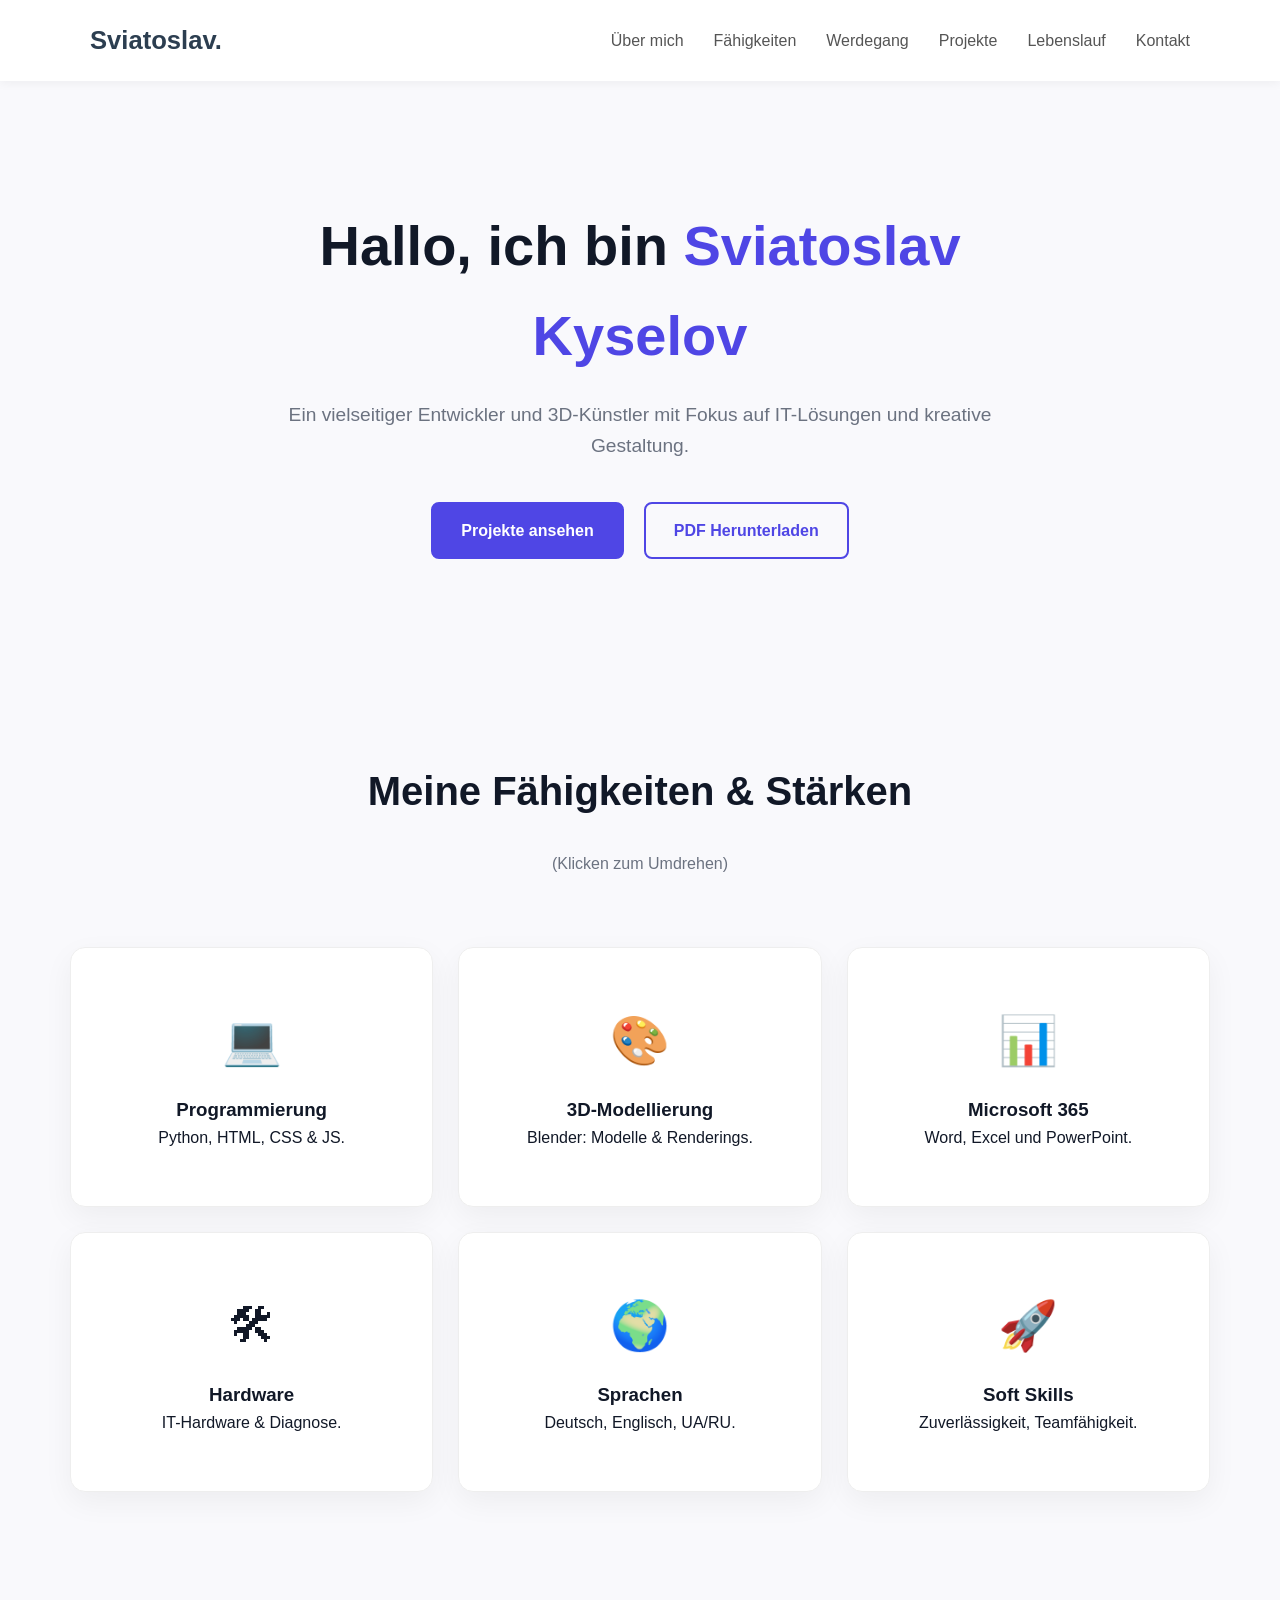
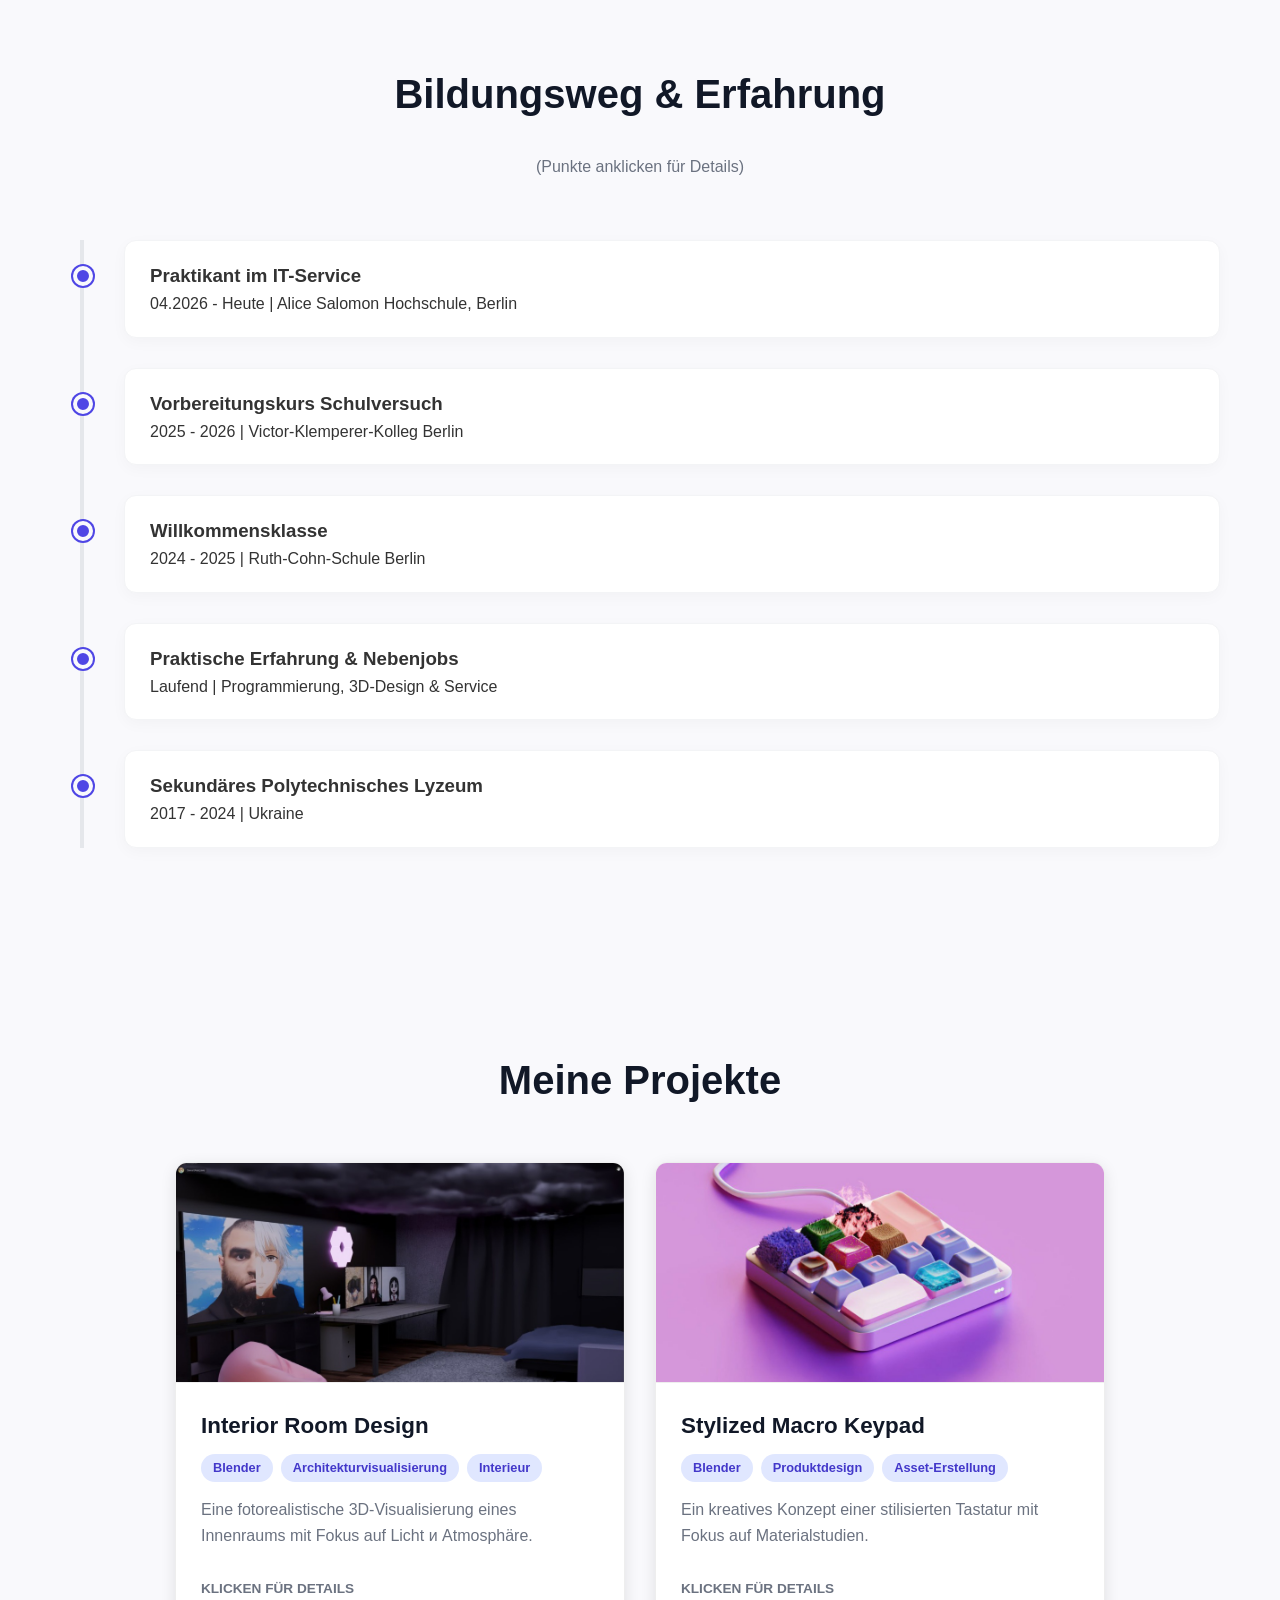
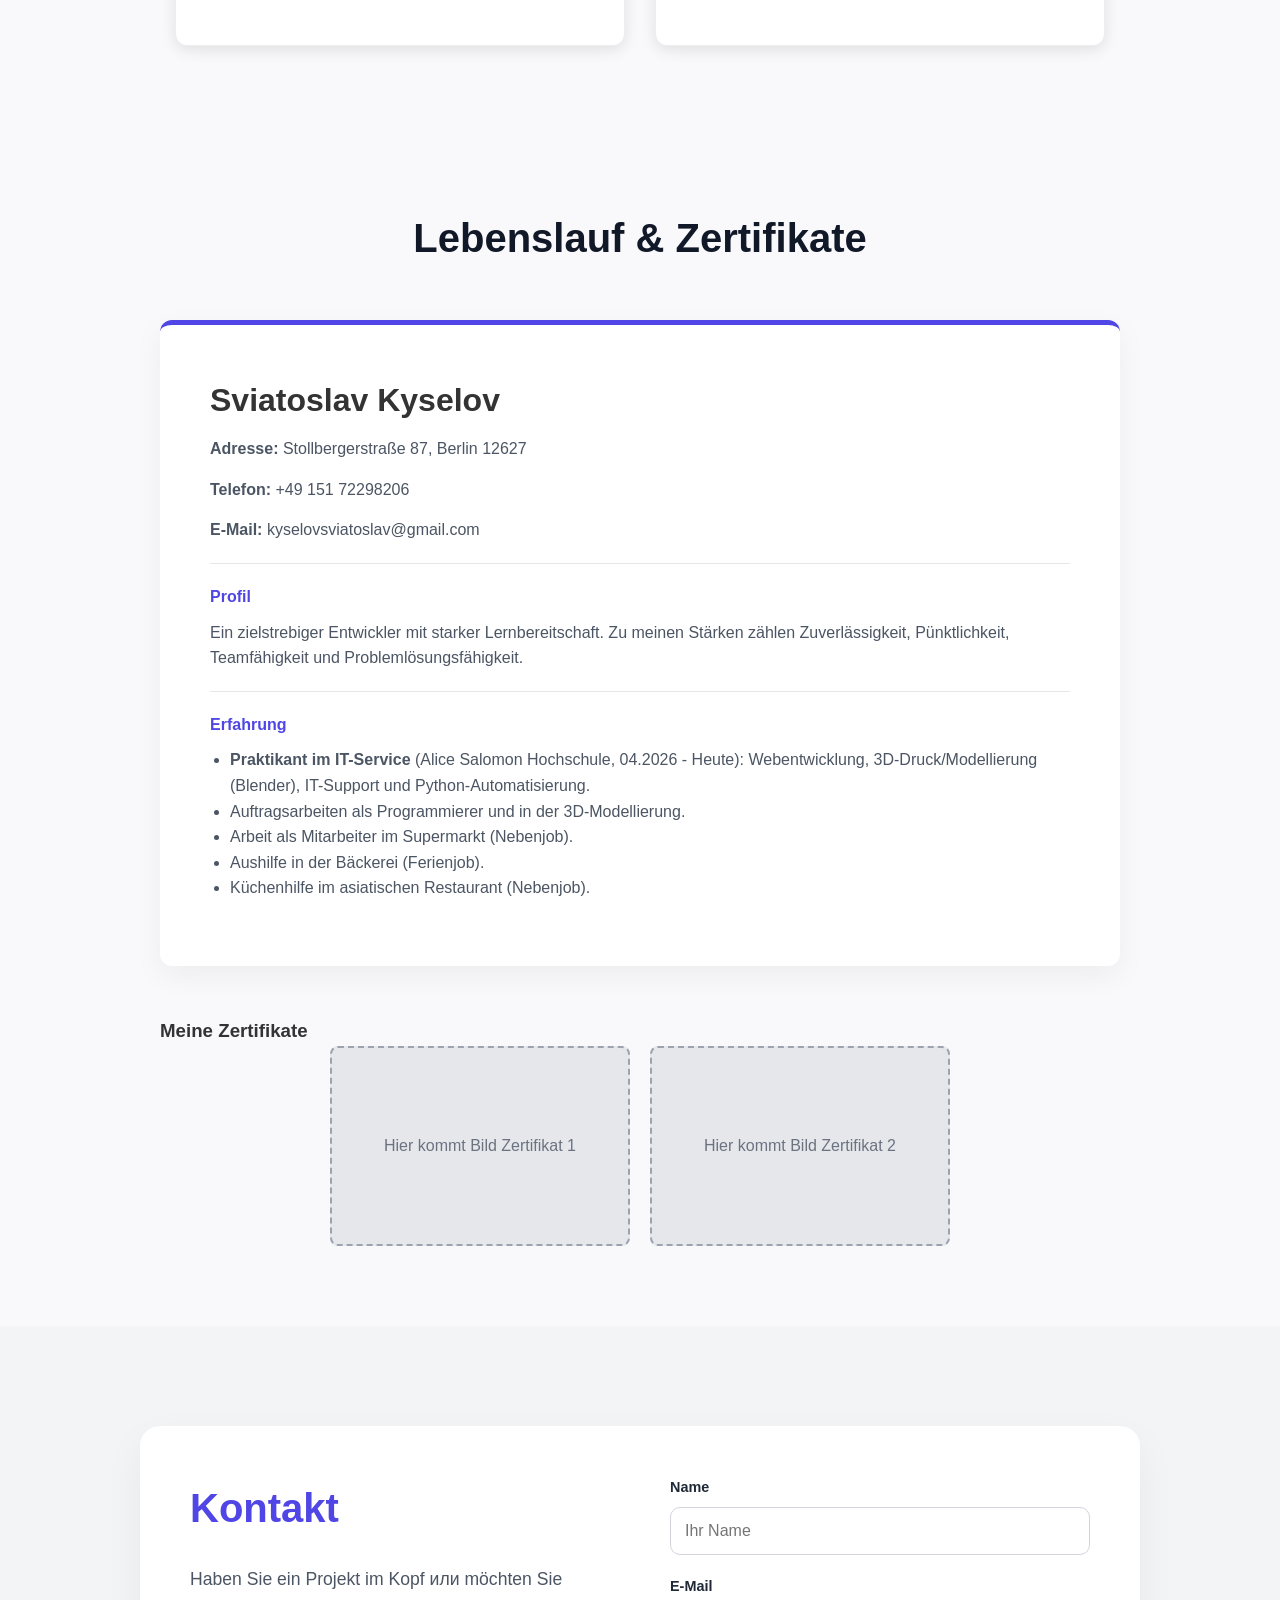
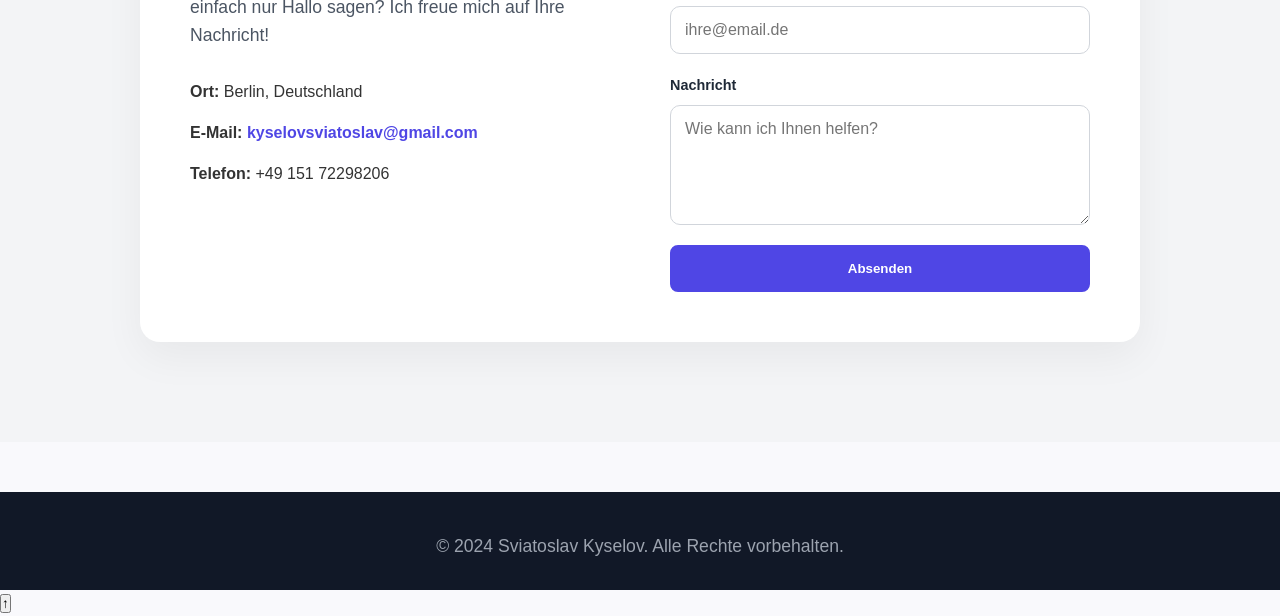
==== index.html @ bc097cba "man kann email schreiben" ====
<!DOCTYPE html>
<html lang="de">
<head>
    <meta charset="UTF-8">
    <meta name="viewport" content="width=device-width, initial-scale=1.0">
    <title>Sviatoslav Kyselov - Portfolio</title>
    <link rel="stylesheet" href="styles.css">
</head>
<body>
    <header>
        <nav>
            <a href="#about" class="logo">Sviatoslav.</a>
            <ul class="nav-links">
                <li><a href="#about">Über mich</a></li>
                <li><a href="#skills">Fähigkeiten</a></li>
                <li><a href="#education">Werdegang</a></li>
                <li><a href="#projects">Projekte</a></li>
                <li><a href="#cv-section">Lebenslauf</a></li>
                <li><a href="#contact">Kontakt</a></li>
            </ul>
        </nav>
    </header>

    <main>
        <section id="about" class="hero">
            <h1>Hallo, ich bin <span>Sviatoslav Kyselov</span></h1>
            <p>Ein vielseitiger Entwickler und 3D-Künstler mit Fokus auf IT-Lösungen und kreative Gestaltung.</p>
            <div class="hero-buttons">
                <a href="#projects" class="btn">Projekte ansehen</a>
                <a href="Sviatoslav_Kyselov_Lebenslauf.pdf" class="btn btn-outline" target="_blank">PDF Herunterladen</a>
            </div>
        </section>

        <section id="skills" class="skills-section">
            <h2>Meine Fähigkeiten & Stärken <br><span class="subtitle">(Klicken zum Umdrehen)</span></h2>
            <div class="skills-grid">
                
                <div class="skill-card">
                    <div class="skill-card-inner">
                        <div class="skill-card-front">
                            <div class="icon">💻</div>
                            <h3>Programmierung</h3>
                            <p>Python, HTML, CSS & JS.</p>
                        </div>
                        <div class="skill-card-back">
                            <h3>Python & Web</h3>
                            <p>Fokus auf Clean Code. Praktische Erfahrung in der Erstellung von Automatisierungsscripten und Datenstrukturen.</p>
                        </div>
                    </div>
                </div>

                <div class="skill-card">
                    <div class="skill-card-inner">
                        <div class="skill-card-front">
                            <div class="icon">🎨</div>
                            <h3>3D-Modellierung</h3>
                            <p>Blender: Modelle & Renderings.</p>
                        </div>
                        <div class="skill-card-back">
                            <h3>Blender 3D</h3>
                            <p>Sicherer Umgang mit polygonaler Modellierung, sauberer Topologie, UV-Layouts und finalem Rendering.</p>
                        </div>
                    </div>
                </div>

                <div class="skill-card">
                    <div class="skill-card-inner">
                        <div class="skill-card-front">
                            <div class="icon">📊</div>
                            <h3>Microsoft 365</h3>
                            <p>Word, Excel und PowerPoint.</p>
                        </div>
                        <div class="skill-card-back">
                            <h3>Office Tools</h3>
                            <p>Sehr gute Kenntnisse in komplexer Dokumentenformatierung (Word) und Arbeiten mit Formeln (Excel).</p>
                        </div>
                    </div>
                </div>

                <div class="skill-card">
                    <div class="skill-card-inner">
                        <div class="skill-card-front">
                            <div class="icon">🛠</div>
                            <h3>Hardware</h3>
                            <p>IT-Hardware & Diagnose.</p>
                        </div>
                        <div class="skill-card-back">
                            <h3>Systembetreuung</h3>
                            <p>Gute praktische Kenntnisse in der PC-Montage, Fehlerdiagnose und Behebung von Hardware-Problemen.</p>
                        </div>
                    </div>
                </div>

                <div class="skill-card">
                    <div class="skill-card-inner">
                        <div class="skill-card-front">
                            <div class="icon">🌍</div>
                            <h3>Sprachen</h3>
                            <p>Deutsch, Englisch, UA/RU.</p>
                        </div>
                        <div class="skill-card-back">
                            <h3>Kommunikation</h3>
                            <p>Deutsch (B2) – fließend für den Alltag. Englisch (B1) – gut für IT-Dokus. Ukrainisch/Russisch (Muttersprache).</p>
                        </div>
                    </div>
                </div>

                <div class="skill-card">
                    <div class="skill-card-inner">
                        <div class="skill-card-front">
                            <div class="icon">🚀</div>
                            <h3>Soft Skills</h3>
                            <p>Zuverlässigkeit, Teamfähigkeit.</p>
                        </div>
                        <div class="skill-card-back">
                            <h3>Persönlichkeit</h3>
                            <p>Ich zeichne mich durch Zuverlässigkeit aus und bewahre auch in stressigen Situationen einen kühlen Kopf.</p>
                        </div>
                    </div>
                </div>

            </div>
        </section>

        <section id="education" class="education-section">
            <h2>Bildungsweg & Erfahrung <br><span class="subtitle">(Punkte anklicken für Details)</span></h2>
            <div class="timeline" id="timeline-container">
                <div class="timeline-item">
                    <div class="dot"></div>
                    <h3>Praktikant im IT-Service</h3>
                    <p class="date">04.2026 - Heute | Alice Salomon Hochschule, Berlin</p>
                    <div class="timeline-details">
                        <p>Entwicklung und Pflege der Hochschul-Webseite. Erstellung von 3D-Modellen mit Blender und Durchführung von 3D-Drucken. Vorbereitung von Hardware, Unterstützung bei Server-Wartung sowie Programmierung und Automatisierung mit Python.</p>
                    </div>
                </div>
                
                <div class="timeline-item">
                    <div class="dot"></div>
                    <h3>Vorbereitungskurs Schulversuch</h3>
                    <p class="date">2025 - 2026 | Victor-Klemperer-Kolleg Berlin</p>
                    <div class="timeline-details">
                        <p>Das VKK ist eine renommierte staatliche Schule des Zweiten Bildungswegs. Im Vorbereitungskurs vertiefe ich intensiv meine Deutschkenntnisse (Ziel B2) sowie Mathematik und Englisch, um mich optimal auf den Erwerb des Abiturs vorzubereiten.</p>
                    </div>
                </div>

                <div class="timeline-item">
                    <div class="dot"></div>
                    <h3>Willkommensklasse</h3>
                    <p class="date">2024 - 2025 | Ruth-Cohn-Schule Berlin</p>
                    <div class="timeline-details">
                        <p>Besuch der Willkommensklasse an diesem Oberstufenzentrum für Sozialwesen. Der Fokus lag auf intensiver sprachlicher Integration und der Vorbereitung auf das berufliche Ausbildungssystem in Deutschland.</p>
                    </div>
                </div>

                <div class="timeline-item">
                    <div class="dot"></div>
                    <h3>Praktische Erfahrung & Nebenjobs</h3>
                    <p class="date">Laufend | Programmierung, 3D-Design & Service</p>
                    <div class="timeline-details">
                        <p>Erfolgreiche Umsetzung kleinerer Auftragsarbeiten (3D und Code). Zudem konnte ich durch Nebenjobs (Supermarkt, Gastronomie) meine Kommunikations- und Teamfähigkeit in der Praxis unter Beweis stellen.</p>
                    </div>
                </div>

                <div class="timeline-item">
                    <div class="dot"></div>
                    <h3>Sekundäres Polytechnisches Lyzeum</h3>
                    <p class="date">2017 - 2024 | Ukraine</p>
                    <div class="timeline-details">
                        <p>Erwerb des Mittleren Schulabschlusses (MSA) in der Ukraine mit einer starken naturwissenschaftlich-technischen Grundausbildung.</p>
                    </div>
                </div>

            </div>
        </section>

        <section id="projects" class="projects-section">
            <h2>Meine Projekte</h2>
            <div class="projects-grid">
                
                <div class="project-card-simple interactive-card">
                    <img src="Unbenannt.jpg" alt="Interior Room Design" class="project-image">
                    <div class="project-content">
                        <h3>Interior Room Design</h3>
                        <div class="project-tags">
                            <span class="tag">Blender</span>
                            <span class="tag">Architekturvisualisierung</span>
                            <span class="tag">Interieur</span>
                        </div>
                        <p>Eine fotorealistische 3D-Visualisierung eines Innenraums mit Fokus auf Licht и Atmosphäre.</p>
                        <p class="click-hint">Klicken für Details</p>
                    </div>
                    
                    <div class="project-details-expand">
                        <div class="expand-inner">
                            <hr>
                            <h4>Projekt-Details</h4>
                            <ul>
                                <li><strong>Beleuchtung:</strong> Einsatz von HDRI-Maps und Area Lights.</li>
                                <li><strong>Materialien:</strong> Erstellung von komplexen PBR-Shadern.</li>
                                <li><strong>Fokus:</strong> Realistische Lichtführung und Texturierung.</li>
                            </ul>
                            <a href="https://www.artstation.com/" target="_blank" class="project-link-btn">Auf ArtStation ansehen →</a>
                        </div>
                    </div>
                </div>

                <div class="project-card-simple interactive-card">
                    <img src="Unbenannt-1.jpg" alt="Stylized Macro Keypad" class="project-image">
                    <div class="project-content">
                        <h3>Stylized Macro Keypad</h3>
                        <div class="project-tags">
                            <span class="tag">Blender</span>
                            <span class="tag">Produktdesign</span>
                            <span class="tag">Asset-Erstellung</span>
                        </div>
                        <p>Ein kreatives Konzept einer stilisierten Tastatur mit Fokus auf Materialstudien.</p>
                        <p class="click-hint">Klicken für Details</p>
                    </div>
                    
                    <div class="project-details-expand">
                        <div class="expand-inner">
                            <hr>
                            <h4>Projekt-Details</h4>
                            <ul>
                                <li><strong>Geometrie:</strong> Saubere Hard-Surface Topologie.</li>
                                <li><strong>Shader:</strong> Prozedurale Effekte für leuchtende Tasten.</li>
                                <li><strong>Stil:</strong> Kombination aus Realismus и stilisiertem Design.</li>
                            </ul>
                            <a href="https://www.artstation.com/" target="_blank" class="project-link-btn">Auf ArtStation ansehen →</a>
                        </div>
                    </div>
                </div>

            </div>
        </section>
        <section id="cv-section" class="cv-section">
            <h2>Lebenslauf & Zertifikate</h2>
            <div class="cv-container">
                <h3>Sviatoslav Kyselov</h3>
                <p><strong>Adresse:</strong> Stollbergerstraße 87, Berlin 12627</p>
                <p><strong>Telefon:</strong> +49 151 72298206</p>
                <p><strong>E-Mail:</strong> kyselovsviatoslav@gmail.com</p>
                <hr>
                <h4>Profil</h4>
                <p>Ein zielstrebiger Entwickler mit starker Lernbereitschaft. Zu meinen Stärken zählen Zuverlässigkeit, Pünktlichkeit, Teamfähigkeit und Problemlösungsfähigkeit.</p>
                <hr>
                <h4>Erfahrung</h4>
                <ul>
                    <li><strong>Praktikant im IT-Service</strong> (Alice Salomon Hochschule, 04.2026 - Heute): Webentwicklung, 3D-Druck/Modellierung (Blender), IT-Support und Python-Automatisierung.</li>
                    <li>Auftragsarbeiten als Programmierer und in der 3D-Modellierung.</li>
                    <li>Arbeit als Mitarbeiter im Supermarkt (Nebenjob).</li>
                    <li>Aushilfe in der Bäckerei (Ferienjob).</li>
                    <li>Küchenhilfe im asiatischen Restaurant (Nebenjob).</li>
                </ul>
            </div>

            <div class="certificates-container">
                <h3>Meine Zertifikate</h3>
                <div class="cert-grid">
                    <div class="cert-card">Hier kommt Bild Zertifikat 1</div>
                    <div class="cert-card">Hier kommt Bild Zertifikat 2</div>
                </div>
            </div>
        </section>
    </main>

    <section id="contact" class="contact-section">
        <div class="contact-container">
            <div class="contact-info">
                <h2>Kontakt</h2>
                <p>Haben Sie ein Projekt im Kopf или möchten Sie einfach nur Hallo sagen? Ich freue mich auf Ihre Nachricht!</p>
                <ul class="contact-details">
                    <li><strong>Ort:</strong> Berlin, Deutschland</li>
                    <li><strong>E-Mail:</strong> <a href="mailto:kyselovsviatoslav@gmail.com">kyselovsviatoslav@gmail.com</a></li>
                    <li><strong>Telefon:</strong> +49 151 72298206</li>
                </ul>
            </div>

            <form action="https://formspree.io/f/mbdqrgdq" method="POST" class="contact-form">
                <div class="form-group">
                    <label for="full-name">Name</label>
                    <input type="text" name="name" id="full-name" placeholder="Ihr Name" required>
                </div>
                <div class="form-group">
                    <label for="email-address">E-Mail</label>
                    <input type="email" name="_replyto" id="email-address" placeholder="ihre@email.de" required>
                </div>
                <div class="form-group">
                    <label for="message">Nachricht</label>
                    <textarea name="message" id="message" rows="5" placeholder="Wie kann ich Ihnen helfen?" required></textarea>
                </div>
                <input type="hidden" name="_subject" value="Neue Nachricht von deinem Portfolio!">
                <button type="submit" class="btn">Absenden</button>
            </form>
        </div>
    </section>

    <footer class="mini-footer">
        <p>&copy; 2024 Sviatoslav Kyselov. Alle Rechte vorbehalten.</p>
    </footer>

    <script src="script.js"></script>
    <button id="back-to-top" class="back-to-top" title="Nach oben">↑</button>   
</body>
</html>
---- styles.css ----
/* =========================================
   1. БАЗОВЫЕ НАСТРОЙКИ
   ========================================= */
* {
    margin: 0;
    padding: 0;
    box-sizing: border-box;
}

body {
    font-family: 'Segoe UI', Tahoma, Geneva, Verdana, sans-serif;
    line-height: 1.6;
    color: #333;
    background-color: #f9f9fc;
    scroll-behavior: smooth; /* Плавная прокрутка страницы */
}

/* =========================================
   2. НАВИГАЦИЯ (ШАПКА)
   ========================================= */
header {
    background-color: #ffffff;
    box-shadow: 0 2px 10px rgba(0,0,0,0.05);
    position: sticky; /* Прилипает к верху экрана */
    top: 0;
    z-index: 100;
}

nav {
    display: flex;
    justify-content: space-between;
    align-items: center;
    padding: 20px 50px;
    max-width: 1200px;
    margin: 0 auto;
}

.logo {
    font-size: 1.5rem;
    font-weight: 700;
    text-decoration: none;
    color: #2c3e50;
}

.nav-links {
    list-style: none;
    display: flex;
    gap: 30px;
}

.nav-links a {
    text-decoration: none;
    color: #555;
    font-weight: 500;
    transition: color 0.3s ease;
}

.nav-links a:hover {
    color: #4f46e5;
}

/* =========================================
   3. ГЛАВНЫЙ ЭКРАН (HERO)
   ========================================= */
.hero {
    text-align: center;
    padding: 120px 20px;
    max-width: 800px;
    margin: 0 auto;
}

.hero h1 {
    font-size: 3.5rem;
    margin-bottom: 20px;
    color: #111827;
}

.hero h1 span {
    color: #4f46e5; /* Синий акцент */
}

.hero p {
    font-size: 1.2rem;
    color: #6b7280;
    margin-bottom: 40px;
}

/* Кнопки */
.hero-buttons {
    display: flex;
    justify-content: center;
    gap: 20px;
    flex-wrap: wrap;
}

.btn {
    display: inline-block;
    padding: 14px 28px;
    background-color: #4f46e5;
    color: #ffffff;
    text-decoration: none;
    border-radius: 8px;
    font-weight: bold;
    transition: all 0.3s ease;
    border: 2px solid #4f46e5;
}

.btn:hover {
    background-color: #4338ca;
    border-color: #4338ca;
    transform: translateY(-2px);
    box-shadow: 0 4px 12px rgba(79, 70, 229, 0.3);
}

.btn-outline {
    background-color: transparent;
    color: #4f46e5;
}

.btn-outline:hover {
    background-color: rgba(79, 70, 229, 0.1);
    color: #4338ca;
}

/* =========================================
   4. ЗАГОЛОВКИ СЕКЦИЙ
   ========================================= */
.skills-section, .education-section, .projects-section {
    padding: 80px 20px;
    max-width: 1200px;
    margin: 0 auto;
}

section h2 {
    text-align: center;
    font-size: 2.5rem;
    margin-bottom: 50px;
    color: #111827;
}
/* Вспомогательный класс для подзаголовков */
.subtitle {
    font-size: 1rem;
    color: #6b7280;
    font-weight: 400;
}

/* =========================================
   5. НАВЫКИ (3D FLIP КАРТОЧКИ)
   ========================================= */
.skills-grid {
    display: grid;
    grid-template-columns: repeat(auto-fit, minmax(280px, 1fr));
    gap: 25px;
    padding: 10px;
}

/* Контейнер карточки дает 3D перспективу */
.skill-card {
    background-color: transparent;
    perspective: 1000px;
    height: 260px; /* Фиксированная высота, чтобы карточка не прыгала при перевороте */
    cursor: pointer;
}

/* Внутренний вращающийся блок */
.skill-card-inner {
    position: relative;
    width: 100%;
    height: 100%;
    text-align: center;
    transition: transform 0.6s cubic-bezier(0.4, 0.2, 0.2, 1);
    transform-style: preserve-3d;
}

/* Класс, который добавляет JS при клике */
.skill-card.flipped .skill-card-inner {
    transform: rotateY(180deg);
}

.skill-card-front, .skill-card-back {
    position: absolute;
    width: 100%;
    height: 100%;
    backface-visibility: hidden; /* Прячет "спину" при перевороте */
    border-radius: 15px;
    padding: 30px 20px;
    display: flex;
    flex-direction: column;
    justify-content: center;
    align-items: center;
    box-shadow: 0 10px 30px rgba(0,0,0,0.05);
}

/* Лицевая сторона */
.skill-card-front {
    background-color: #ffffff;
    border: 1px solid #eee;
    color: #111827;
}

.skill-card-front .icon {
    font-size: 3rem;
    margin-bottom: 15px;
}

/* Обратная сторона */
.skill-card-back {
    background-color: #4f46e5; /* Синий цвет */
    color: #ffffff;
    transform: rotateY(180deg);
    border: 1px solid #4f46e5;
}

.skill-card-back h3 {
    margin-bottom: 15px;
    color: #ffffff;
    font-size: 1.3rem;
}

.skill-card-back p {
    color: #e0e7ff;
    font-size: 0.95rem;
    line-height: 1.5;
}

/* Эффект при наведении (легкий подъем) */
.skill-card:hover .skill-card-inner {
    box-shadow: 0 20px 40px rgba(79, 70, 229, 0.15);
}


/* =========================================
   6. ШКАЛА ОБУЧЕНИЯ (ACCORDION / EXPAND)
   ========================================= */
.timeline {
    position: relative;
    border-left: 4px solid #e5e7eb;
    margin: 40px auto;
    padding-left: 40px;
    margin-left: 20px;
    transition: all 0.4s ease;
}

.timeline-item {
    position: relative;
    margin-bottom: 30px;
    background: #fff;
    padding: 20px 25px;
    border-radius: 12px;
    box-shadow: 0 4px 15px rgba(0,0,0,0.03);
    border: 1px solid #f3f4f6;
    transition: all 0.5s cubic-bezier(0.4, 0, 0.2, 1); /* Плавное раздвигание */
}

/* Интерактивная точка */
.timeline-item .dot {
    position: absolute;
    left: -52px;
    top: 25px;
    width: 20px;
    height: 20px;
    background-color: #4f46e5;
    border: 4px solid #f9f9fc;
    border-radius: 50%;
    box-shadow: 0 0 0 2px #4f46e5;
    cursor: pointer;
    transition: all 0.3s ease;
}

.timeline-item .dot:hover {
    transform: scale(1.5);
    background-color: #4338ca;
}

/* Скрытый текст с деталями */
.timeline-details {
    max-height: 0;
    overflow: hidden;
    opacity: 0;
    transition: max-height 0.5s ease, opacity 0.5s ease, margin-top 0.5s ease;
    color: #4b5563;
    line-height: 1.6;
}

/* --- СОСТОЯНИЕ: КОГДА ЭЛЕМЕНТ ОТКРЫТ (EXPANDED) --- */
.timeline-item.expanded {
    margin-top: 50px; /* Раздвигает соседей вверх */
    margin-bottom: 50px; /* Раздвигает соседей вниз */
    border-color: #4f46e5;
    box-shadow: 0 15px 35px rgba(79, 70, 229, 0.15);
    transform: scale(1.02); /* Слегка увеличивается */
}

.timeline-item.expanded .dot {
    background-color: #10b981; /* Точка становится зеленой при открытии */
    box-shadow: 0 0 0 4px rgba(16, 185, 129, 0.2);
    transform: scale(1.3);
}

.timeline-item.expanded .timeline-details {
    max-height: 300px; /* Раскрываем текст */
    opacity: 1;
    margin-top: 15px;
    padding-top: 15px;
    border-top: 1px dashed #e5e7eb; /* Разделительная линия */
}

/* Затемняем остальные элементы, если один открыт */
.timeline.has-expanded .timeline-item:not(.expanded) {
    opacity: 0.4;
    transform: scale(0.98);
}

/* =========================================
   7. ПРОЕКТЫ
   ========================================= */
.project-grid {
    display: grid;
    grid-template-columns: repeat(auto-fit, minmax(300px, 1fr));
    gap: 30px;
}

.project-card-simple {
    background: #ffffff;
    border-radius: 12px;
    box-shadow: 0 4px 6px rgba(0,0,0,0.05);
    border: 1px solid #eee;
    transition: all 0.3s ease;
    overflow: hidden; /* Обрезает картинку по скругленным углам карточки */
    display: flex;
    flex-direction: column;
}

.project-card-simple:hover {
    transform: translateY(-10px);
    box-shadow: 0 12px 20px rgba(0,0,0,0.1);
    border-color: #4f46e5;
}

/* Стили для изображений проектов */
.project-image {
    width: 100%;
    height: 220px;
    object-fit: cover; /* Картинка заполняет область без искажений */
    border-bottom: 1px solid #eee;
}

/* Обертка для текста внутри карточки */
.project-content {
    padding: 25px;
    display: flex;
    flex-direction: column;
    flex-grow: 1;
}

.project-content h3 {
    margin-bottom: 10px;
    color: #111827;
    font-size: 1.4rem;
}

/* Стили для тегов технологий */
.project-tags {
    display: flex;
    gap: 8px;
    margin-bottom: 15px;
    flex-wrap: wrap;
}

.tag {
    background-color: #e0e7ff;
    color: #4338ca;
    padding: 4px 12px;
    border-radius: 20px;
    font-size: 0.8rem;
    font-weight: 600;
}

.project-content p {
    color: #6b7280;
    margin-bottom: 20px;
    flex-grow: 1; /* Прижимает кнопку "Details" к низу, если текст разной длины */
}

.project-content a {
    color: #4f46e5;
    text-decoration: none;
    font-weight: 600;
    transition: color 0.3s ease;
}

.project-content a:hover {
    color: #3730a3;
}


/* =========================================
   8. ПОДВАЛ (ФУТЕР)
   ========================================= */
footer {
    background-color: #111827;
    color: #f9fafb;
    text-align: center;
    padding: 60px 20px;
    margin-top: 50px;
}

footer h2 {
    margin-bottom: 20px;
    font-size: 2rem;
}

footer p {
    margin-top: 10px;
    color: #9ca3af;
    font-size: 1.1rem;
}

footer a {
    color: #4f46e5;
    text-decoration: none;
    font-weight: bold;
    transition: color 0.3s ease;
}

footer a:hover {
    color: #818cf8;
}

/* =========================================
   9. АДАПТИВНОСТЬ (ДЛЯ ТЕЛЕФОНОВ)
   ========================================= */
@media (max-width: 768px) {
    nav {
        flex-direction: column;
        gap: 15px;
        padding: 15px;
    }
    
    .nav-links {
        flex-wrap: wrap;
        justify-content: center;
    }
    
    .hero h1 {
        font-size: 2.5rem;
    }
    
    /* Исправляем отступы шкалы на маленьких экранах */
    .timeline {
        margin-left: 10px;
        padding-left: 20px;
    }
    
    .timeline-item .dot {
        left: -32px;
    }
}
/* =========================================
   10. ВСТРОЕННОЕ РЕЗЮМЕ И СЕРТИФИКАТЫ
   ========================================= */
.cv-section {
    padding: 80px 20px;
    max-width: 1000px;
    margin: 0 auto;
}

.cv-container {
    background: #fff;
    padding: 50px;
    border-radius: 12px;
    box-shadow: 0 10px 30px rgba(0,0,0,0.05);
    margin-bottom: 50px;
    border-top: 5px solid #4f46e5;
}

.cv-container h3 { font-size: 2rem; margin-bottom: 10px; }
.cv-container h4 { margin: 20px 0 10px 0; color: #4f46e5; }
.cv-container p, .cv-container ul { margin-bottom: 15px; color: #4b5563; }
.cv-container ul { padding-left: 20px; }
.cv-container hr { border: 0; height: 1px; background: #e5e7eb; margin: 20px 0; }

.cert-grid {
    display: flex;
    gap: 20px;
    flex-wrap: wrap;
    justify-content: center;
}

.cert-card {
    background: #e5e7eb;
    width: 300px;
    height: 200px;
    border-radius: 8px;
    display: flex;
    align-items: center;
    justify-content: center;
    color: #6b7280;
    border: 2px dashed #9ca3af;
}

/* =========================================
   11. ИНТЕРАКТИВНОСТЬ (КУРСОР)
   ========================================= */
.interactive { cursor: pointer; }
.interactive-dot .dot { cursor: pointer; }

/* =========================================
   12. МОДАЛЬНОЕ ОКНО (POPUP)
   ========================================= */
.modal {
    display: none; /* Скрыто по умолчанию */
    position: fixed;
    z-index: 1000;
    left: 0;
    top: 0;
    width: 100%;
    height: 100%;
    background-color: rgba(0,0,0,0.6); /* Темный фон */
    backdrop-filter: blur(4px); /* Размытие фона за окном */
    align-items: center;
    justify-content: center;
    opacity: 0;
    transition: opacity 0.3s ease;
}

.modal.show {
    display: flex;
    opacity: 1;
}

.modal-content {
    background-color: #fff;
    padding: 40px;
    border-radius: 15px;
    max-width: 600px;
    width: 90%;
    position: relative;
    transform: translateY(-50px);
    transition: transform 0.3s ease;
    box-shadow: 0 25px 50px rgba(0,0,0,0.25);
}

.modal.show .modal-content {
    transform: translateY(0); /* Плавное выплывание */
}

.close-btn {
    position: absolute;
    top: 15px;
    right: 20px;
    font-size: 28px;
    font-weight: bold;
    color: #9ca3af;
    cursor: pointer;
    transition: color 0.2s ease;
}

.close-btn:hover { color: #111827; }

#modal-title {
    color: #4f46e5;
    margin-bottom: 15px;
    font-size: 1.8rem;
}

#modal-text {
    color: #4b5563;
    line-height: 1.7;
    font-size: 1.1rem;
}
/* Сетка для карточек в один ряд */
.projects-grid {
    display: flex;
    gap: 30px;
    justify-content: center;
    flex-wrap: wrap;
    align-items: flex-start; /* Важно: каждая карточка своей высоты */
}

/* Сама карточка */
.interactive-card {
    flex: 1;
    min-width: 300px;
    max-width: 450px;
    cursor: pointer;
    background: #fff;
    border-radius: 12px;
    box-shadow: 0 4px 15px rgba(0,0,0,0.1);
    transition: transform 0.3s ease;
    overflow: hidden;
    display: flex;
    flex-direction: column;
}

.interactive-card:hover {
    transform: translateY(-10px);
}

/* Текст-подсказка */
.click-hint {
    font-size: 0.85rem;
    color: #4f46e5;
    margin-top: 15px;
    font-weight: 600;
    text-transform: uppercase;
}

/* Скрытый блок с анимацией */
.project-details-expand {
    max-height: 0;
    overflow: hidden;
    transition: max-height 0.6s cubic-bezier(0.4, 0, 0.2, 1);
    background: #fdfdfd;
}

.project-details-expand.open {
    max-height: 600px; /* Достаточно места для текста */
}

.expand-inner {
    padding: 0 25px 25px 25px;
    font-size: 0.95rem;
}

.expand-inner hr {
    border: none;
    border-top: 1px solid #eee;
    margin-bottom: 15px;
}

.expand-inner h4 {
    color: #2d3748;
    margin-bottom: 10px;
}

.expand-inner ul {
    list-style: none;
    padding: 0;
}

.expand-inner li {
    margin-bottom: 8px;
    position: relative;
    padding-left: 15px;
}

.expand-inner li::before {
    content: "•";
    color: #4f46e5;
    position: absolute;
    left: 0;
}

/* Кнопка-ссылка */
.project-link-btn {
    display: inline-block;
    margin-top: 15px;
    padding: 10px 18px;
    background: #4f46e5;
    color: #fff;
    text-decoration: none;
    border-radius: 6px;
    font-weight: 500;
    transition: background 0.3s;
}

.project-link-btn:hover {
    background: #3730a3;
}
.projects-grid {
    display: flex;
    gap: 30px;
    justify-content: center;
    flex-wrap: wrap; /* Для мобильных устройств */
}

.interactive-card {
    flex: 1;
    min-width: 320px;
    max-width: 450px;
    cursor: pointer;
    background: #fff;
    border-radius: 12px;
    transition: transform 0.3s ease, box-shadow 0.3s ease;
    overflow: hidden;
    display: flex;
    flex-direction: column;
}

.interactive-card:hover {
    transform: translateY(-5px);
    box-shadow: 0 10px 25px rgba(0,0,0,0.1);
}

.click-hint {
    color: #4f46e5;
    font-size: 0.85rem;
    font-weight: bold;
    margin-top: 10px;
    text-transform: uppercase;
}

.project-details-expand {
    max-height: 0;
    overflow: hidden;
    transition: max-height 0.5s cubic-bezier(0.4, 0, 0.2, 1);
    background: #f9fafb;
}

.project-details-expand.open {
    max-height: 800px; /* Достаточно места для текста */
}

.expand-inner {
    padding: 0 25px 25px 25px;
}

.project-link-btn {
    display: inline-block;
    margin-top: 15px;
    padding: 10px 20px;
    background: #4f46e5;
    color: white !important;
    text-decoration: none;
    border-radius: 8px;
    font-weight: 600;
}
/* --- Секция Контактов --- */
.contact-section {
    padding: 100px 20px;
    background-color: #f3f4f6; /* Светло-серый фон для контраста */
}

.contact-container {
    max-width: 1000px;
    margin: 0 auto;
    display: grid;
    grid-template-columns: 1fr 1fr;
    gap: 60px;
    background: #ffffff;
    padding: 50px;
    border-radius: 20px;
    box-shadow: 0 15px 40px rgba(0,0,0,0.05);
}

.contact-info h2 {
    text-align: left;
    margin-bottom: 25px;
    color: #4f46e5;
}

.contact-info p {
    font-size: 1.1rem;
    color: #4b5563;
    margin-bottom: 30px;
}

.contact-details {
    list-style: none;
    padding: 0;
}

.contact-details li {
    margin-bottom: 15px;
    font-size: 1rem;
}

.contact-details a {
    color: #4f46e5;
    text-decoration: none;
    font-weight: 600;
}

/* --- Стили формы --- */
.contact-form {
    display: flex;
    flex-direction: column;
    gap: 20px;
}

.form-group {
    display: flex;
    flex-direction: column;
    gap: 8px;
}

.form-group label {
    font-weight: 600;
    font-size: 0.9rem;
    color: #1f2937;
}

.form-group input, 
.form-group textarea {
    padding: 14px;
    border: 1px solid #d1d5db;
    border-radius: 10px;
    font-size: 1rem;
    font-family: inherit;
    transition: all 0.3s ease;
}

.form-group input:focus, 
.form-group textarea:focus {
    outline: none;
    border-color: #4f46e5;
    box-shadow: 0 0 0 3px rgba(79, 70, 229, 0.1);
}

/* --- Маленький футер --- */
.mini-footer {
    text-align: center;
    padding: 30px;
    background: #111827;
    color: #9ca3af;
    font-size: 0.9rem;
}

/* Адаптация для мобильных */
@media (max-width: 768px) {
    .contact-container {
        grid-template-columns: 1fr;
        padding: 30px;
    }
    .contact-info h2 {
        text-align: center;
    }
}
    
/* --- Обновленные стили для навигации --- */
nav {
    flex-wrap: nowrap; /* ВОТ ЭТО ИСПРАВИТ ПРОБЛЕМУ: запрещаем перенос */
    align-items: center;
}

.logo {
    white-space: nowrap; /* Гарантирует, что имя всегда будет в одну строку */
    font-size: 1.6rem;
    margin-right: 20px;
}
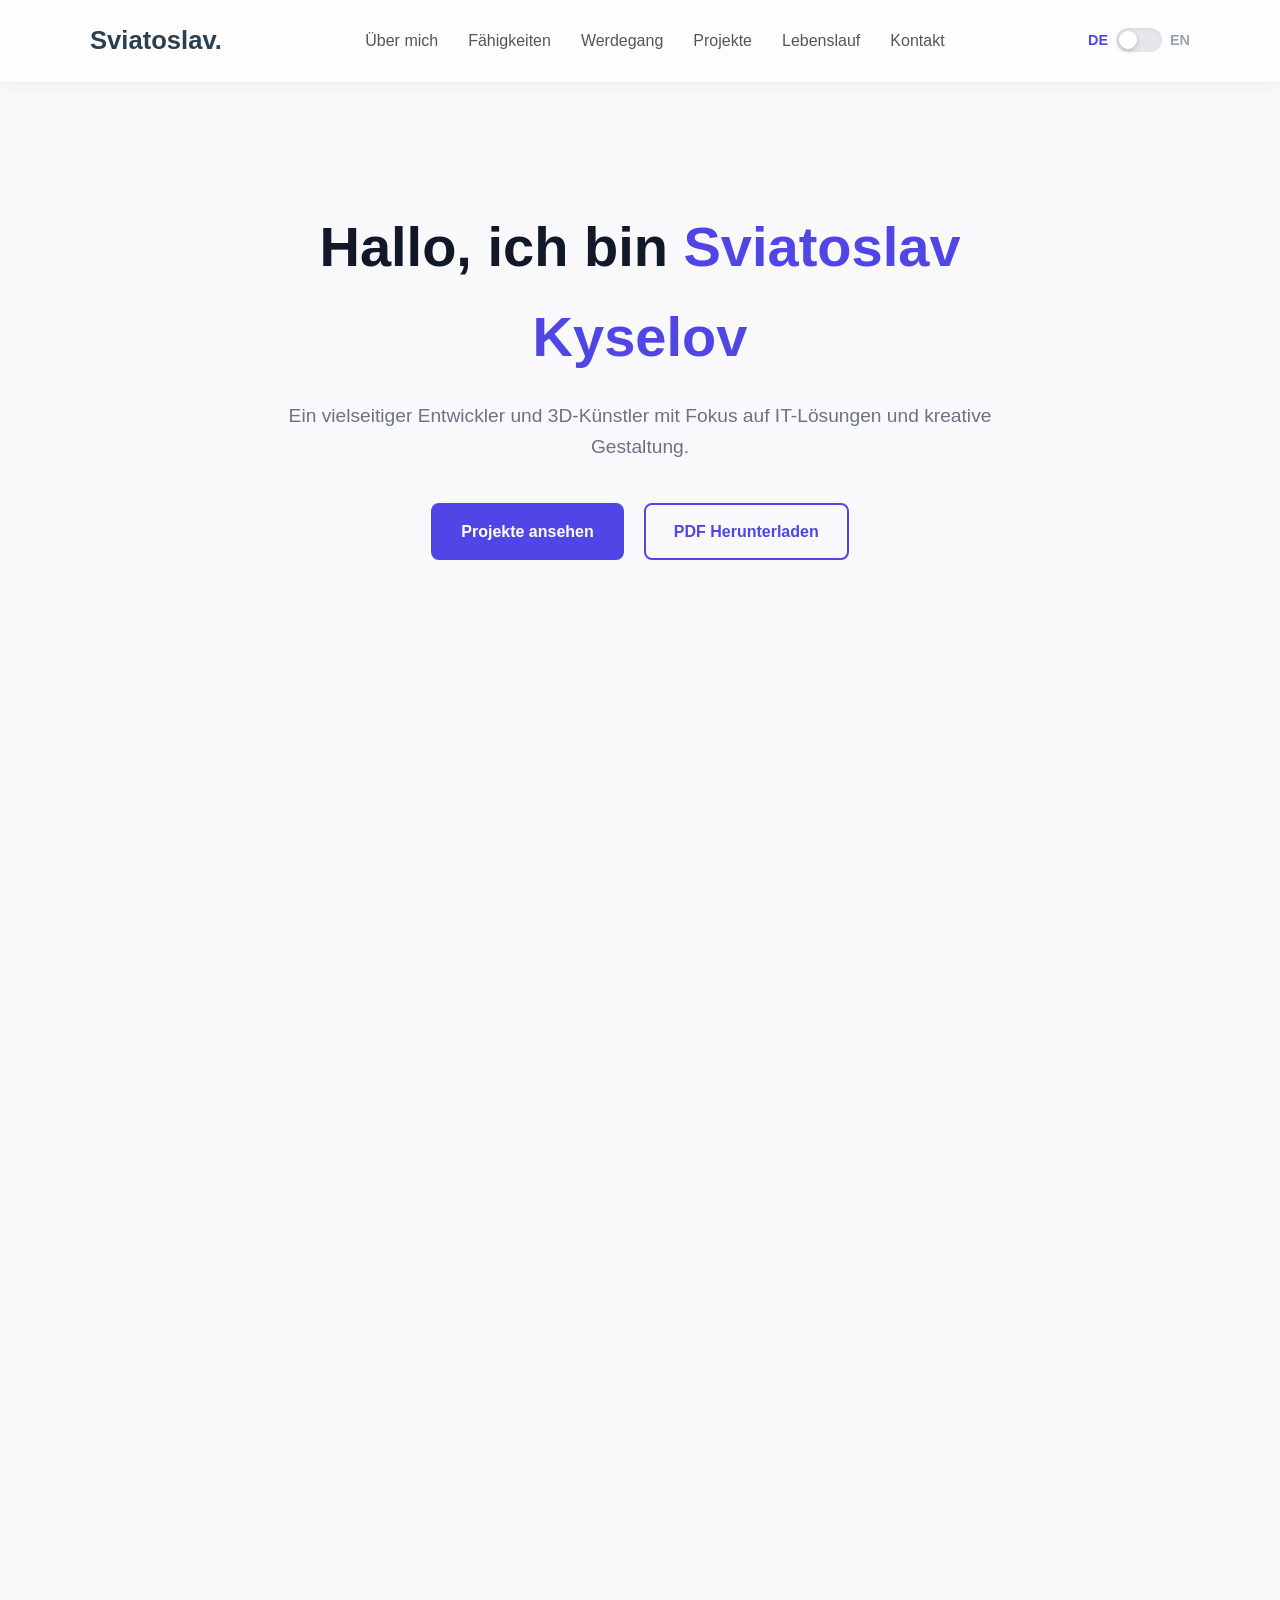
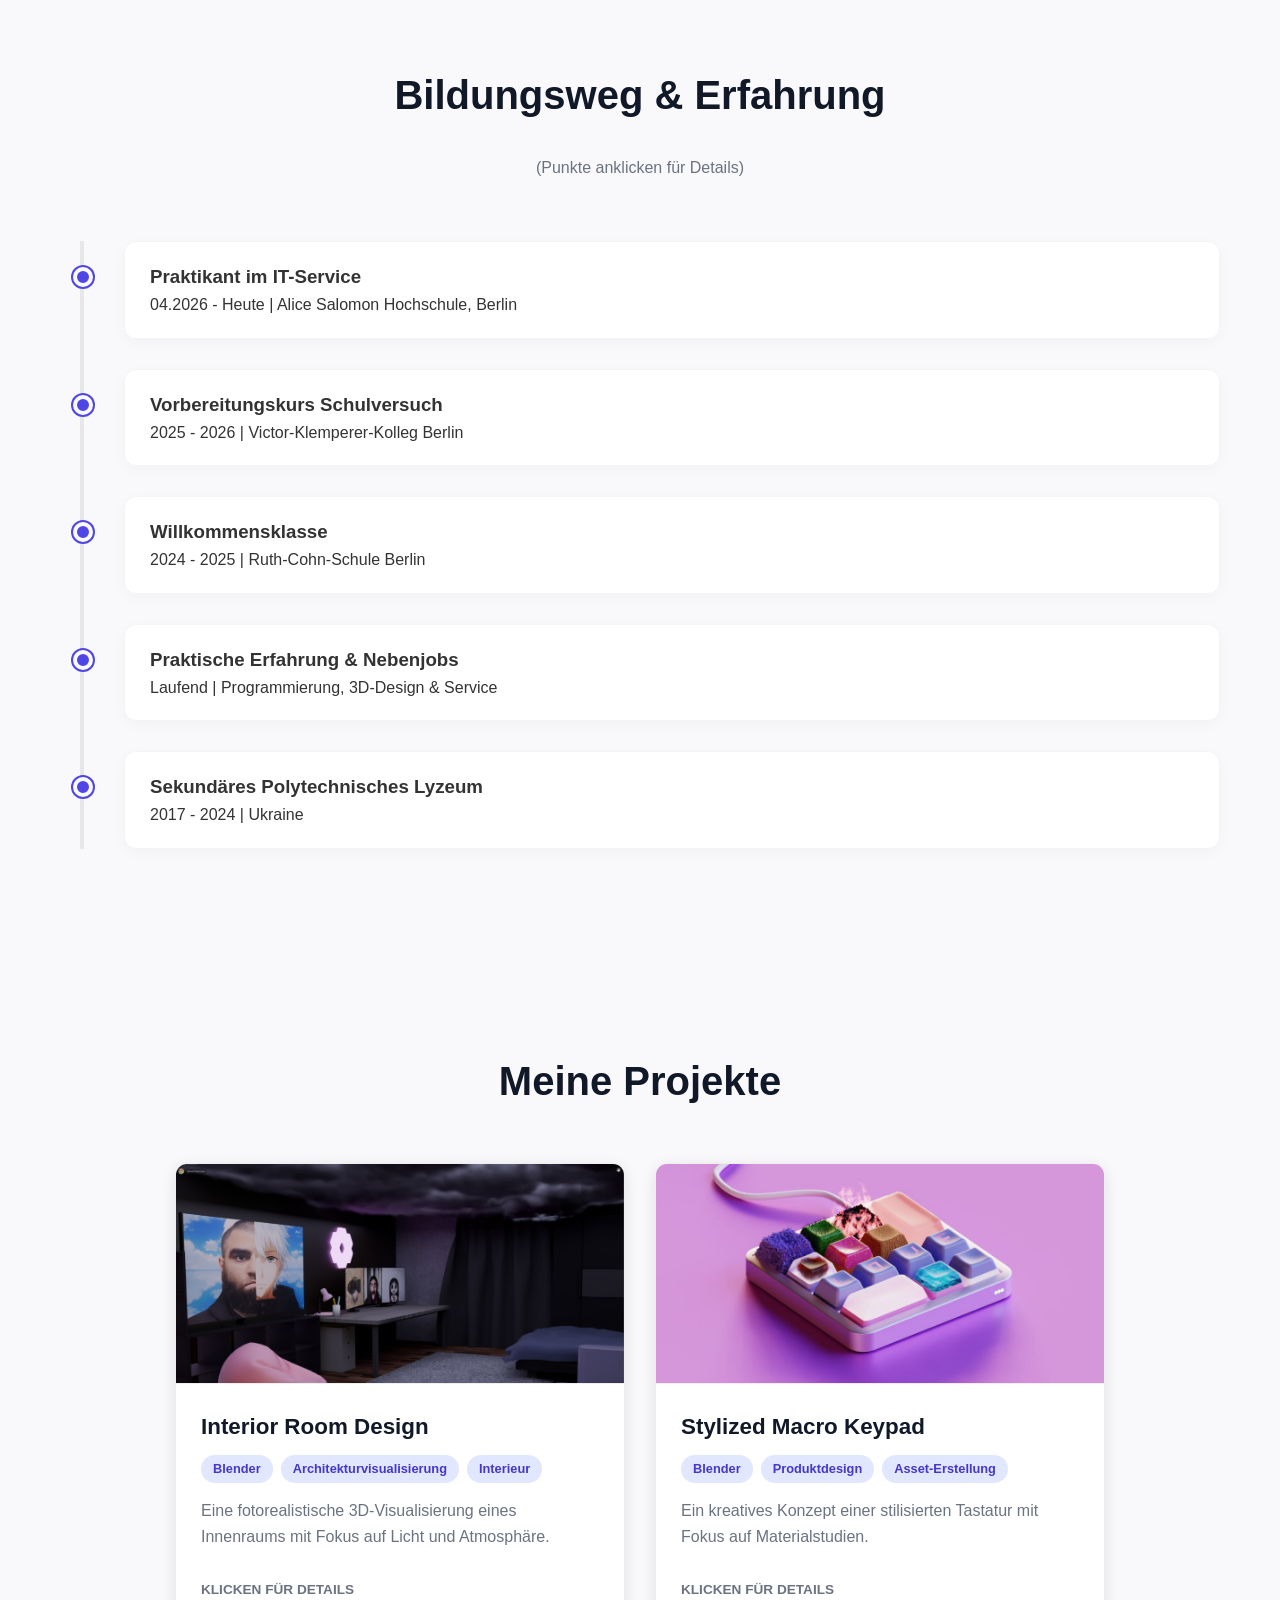
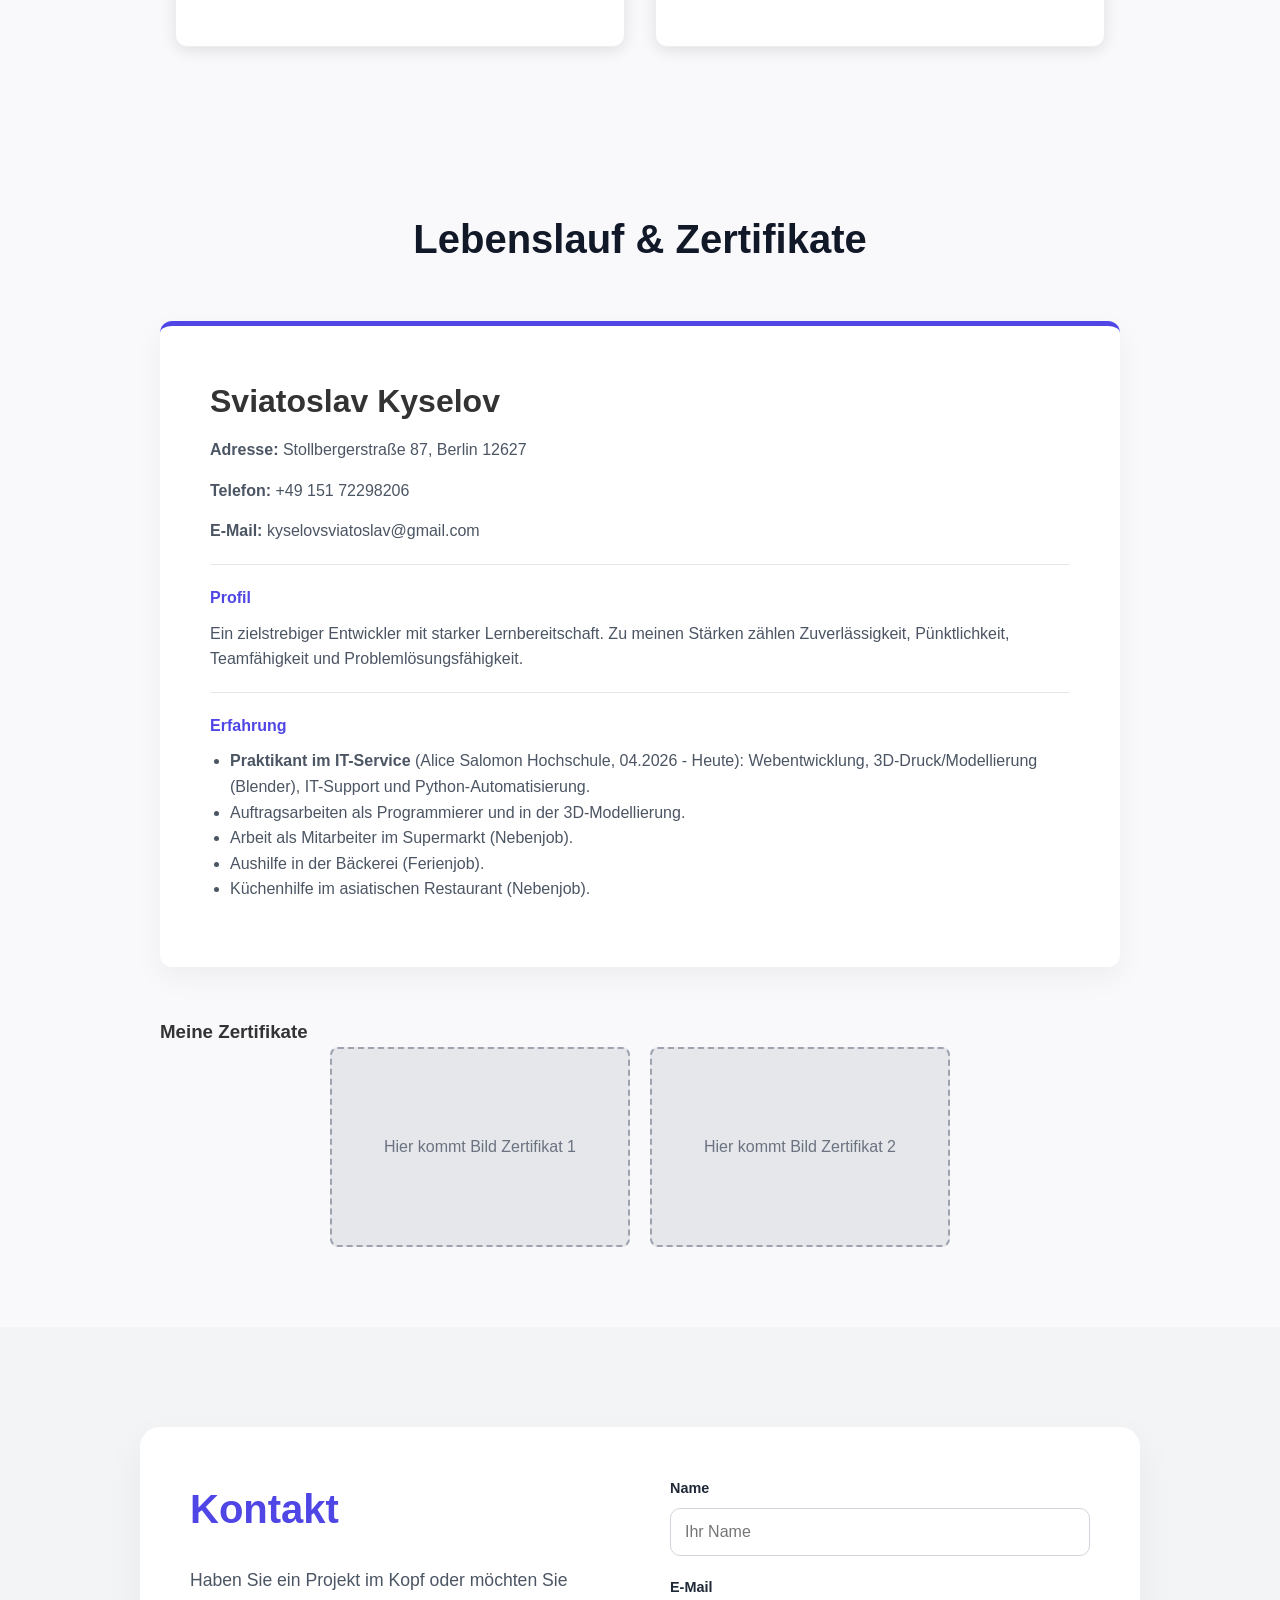
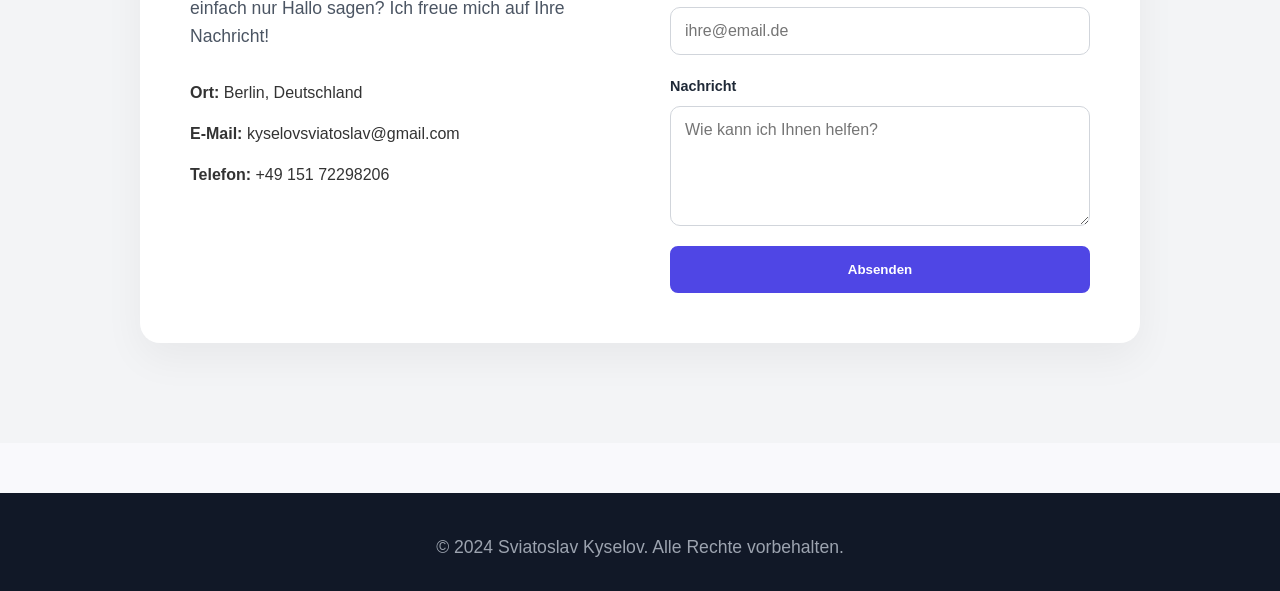
==== commit fde4ca22: "switch to eng" ====
--- a/index.html
+++ b/index.html
@@ -9,42 +9,50 @@
 <body>
     <header>
         <nav>
-            <a href="#about" class="logo">Sviatoslav.</a>
-            <ul class="nav-links">
-                <li><a href="#about">Über mich</a></li>
-                <li><a href="#skills">Fähigkeiten</a></li>
-                <li><a href="#education">Werdegang</a></li>
-                <li><a href="#projects">Projekte</a></li>
-                <li><a href="#cv-section">Lebenslauf</a></li>
-                <li><a href="#contact">Kontakt</a></li>
-            </ul>
+        <a href="#about" class="logo">Sviatoslav.</a>
+        <ul class="nav-links">
+            <li><a href="#about" data-i18n="nav-about">Über mich</a></li>
+            <li><a href="#skills" data-i18n="nav-skills">Fähigkeiten</a></li>
+            <li><a href="#education" data-i18n="nav-edu">Werdegang</a></li>
+            <li><a href="#projects" data-i18n="nav-proj">Projekte</a></li>
+            <li><a href="#cv-section" data-i18n="nav-cv">Lebenslauf</a></li>
+            <li><a href="#contact" data-i18n="nav-contact">Kontakt</a></li>
+        </ul>
+
+        <div class="lang-switch">
+                <span id="label-de" class="lang-label active">DE</span>
+                <label class="switch">
+                    <input type="checkbox" id="lang-toggle">
+                    <span class="slider round"></span>
+                </label>
+                <span id="label-en" class="lang-label">EN</span>
+            </div>
         </nav>
-    </header>
-
-    <main>
-        <section id="about" class="hero">
-            <h1>Hallo, ich bin <span>Sviatoslav Kyselov</span></h1>
-            <p>Ein vielseitiger Entwickler und 3D-Künstler mit Fokus auf IT-Lösungen und kreative Gestaltung.</p>
-            <div class="hero-buttons">
-                <a href="#projects" class="btn">Projekte ansehen</a>
-                <a href="Sviatoslav_Kyselov_Lebenslauf.pdf" class="btn btn-outline" target="_blank">PDF Herunterladen</a>
-            </div>
-        </section>
-
+    </header> 
+    <main> 
+
+    <section id="about" class="hero">
+        <h1><span data-i18n="hero-hello">Hallo, ich bin</span> <span>Sviatoslav Kyselov</span></h1>
+        <p data-i18n="hero-desc">Ein vielseitiger Entwickler und 3D-Künstler mit Fokus auf IT-Lösungen und kreative Gestaltung.</p>
+        <div class="hero-buttons">
+            <a href="#projects" class="btn" data-i18n="btn-proj">Projekte ansehen</a>
+            <a href="Sviatoslav_Kyselov_Lebenslauf.pdf" class="btn btn-outline" target="_blank" data-i18n="btn-pdf">PDF Herunterladen</a>
+        </div>
+    </section>
         <section id="skills" class="skills-section">
-            <h2>Meine Fähigkeiten & Stärken <br><span class="subtitle">(Klicken zum Umdrehen)</span></h2>
+            <h2 data-i18n="skills-title">Meine Fähigkeiten & Stärken <br><span class="subtitle">(Klicken zum Umdrehen)</span></h2>
             <div class="skills-grid">
                 
                 <div class="skill-card">
                     <div class="skill-card-inner">
                         <div class="skill-card-front">
                             <div class="icon">💻</div>
-                            <h3>Programmierung</h3>
-                            <p>Python, HTML, CSS & JS.</p>
-                        </div>
-                        <div class="skill-card-back">
-                            <h3>Python & Web</h3>
-                            <p>Fokus auf Clean Code. Praktische Erfahrung in der Erstellung von Automatisierungsscripten und Datenstrukturen.</p>
+                            <h3 data-i18n="skill-1-front-title">Programmierung</h3>
+                            <p data-i18n="skill-1-front-desc">Python, HTML, CSS & JS.</p>
+                        </div>
+                        <div class="skill-card-back">
+                            <h3 data-i18n="skill-1-back-title">Python & Web</h3>
+                            <p data-i18n="skill-1-back-desc">Fokus auf Clean Code. Praktische Erfahrung...</p>
                         </div>
                     </div>
                 </div>
@@ -53,12 +61,12 @@
                     <div class="skill-card-inner">
                         <div class="skill-card-front">
                             <div class="icon">🎨</div>
-                            <h3>3D-Modellierung</h3>
-                            <p>Blender: Modelle & Renderings.</p>
-                        </div>
-                        <div class="skill-card-back">
-                            <h3>Blender 3D</h3>
-                            <p>Sicherer Umgang mit polygonaler Modellierung, sauberer Topologie, UV-Layouts und finalem Rendering.</p>
+                            <h3 data-i18n="skill-2-front-title">3D-Modellierung</h3>
+                            <p data-i18n="skill-2-front-desc">Blender: Modelle & Renderings.</p>
+                        </div>
+                        <div class="skill-card-back">
+                            <h3 data-i18n="skill-2-back-title">Blender 3D</h3>
+                            <p data-i18n="skill-2-back-desc">Sicherer Umgang mit polygonaler Modellierung, sauberer Topologie, UV-Layouts und finalem Rendering.</p>
                         </div>
                     </div>
                 </div>
@@ -67,12 +75,12 @@
                     <div class="skill-card-inner">
                         <div class="skill-card-front">
                             <div class="icon">📊</div>
-                            <h3>Microsoft 365</h3>
-                            <p>Word, Excel und PowerPoint.</p>
-                        </div>
-                        <div class="skill-card-back">
-                            <h3>Office Tools</h3>
-                            <p>Sehr gute Kenntnisse in komplexer Dokumentenformatierung (Word) und Arbeiten mit Formeln (Excel).</p>
+                            <h3 data-i18n="skill-3-front-title">Microsoft 365</h3>
+                            <p data-i18n="skill-3-front-desc">Word, Excel und PowerPoint.</p>
+                        </div>
+                        <div class="skill-card-back">
+                            <h3 data-i18n="skill-3-back-title">Office Tools</h3>
+                            <p data-i18n="skill-3-back-desc">Sehr gute Kenntnisse in komplexer Dokumentenformatierung (Word) und Arbeiten mit Formeln (Excel).</p>
                         </div>
                     </div>
                 </div>
@@ -81,12 +89,12 @@
                     <div class="skill-card-inner">
                         <div class="skill-card-front">
                             <div class="icon">🛠</div>
-                            <h3>Hardware</h3>
-                            <p>IT-Hardware & Diagnose.</p>
-                        </div>
-                        <div class="skill-card-back">
-                            <h3>Systembetreuung</h3>
-                            <p>Gute praktische Kenntnisse in der PC-Montage, Fehlerdiagnose und Behebung von Hardware-Problemen.</p>
+                            <h3 data-i18n="skill-4-front-title">Hardware</h3>
+                            <p data-i18n="skill-4-front-desc">IT-Hardware & Diagnose.</p>
+                        </div>
+                        <div class="skill-card-back">
+                            <h3 data-i18n="skill-4-back-title">Systembetreuung</h3>
+                            <p data-i18n="skill-4-back-desc">Gute praktische Kenntnisse in der PC-Montage, Fehlerdiagnose und Behebung von Hardware-Problemen.</p>
                         </div>
                     </div>
                 </div>
@@ -95,12 +103,12 @@
                     <div class="skill-card-inner">
                         <div class="skill-card-front">
                             <div class="icon">🌍</div>
-                            <h3>Sprachen</h3>
-                            <p>Deutsch, Englisch, UA/RU.</p>
-                        </div>
-                        <div class="skill-card-back">
-                            <h3>Kommunikation</h3>
-                            <p>Deutsch (B2) – fließend für den Alltag. Englisch (B1) – gut für IT-Dokus. Ukrainisch/Russisch (Muttersprache).</p>
+                            <h3 data-i18n="skill-5-front-title">Sprachen</h3>
+                            <p data-i18n="skill-5-front-desc">Deutsch, Englisch, UA/RU.</p>
+                        </div>
+                        <div class="skill-card-back">
+                            <h3 data-i18n="skill-5-back-title">Kommunikation</h3>
+                            <p data-i18n="skill-5-back-desc">Deutsch (B2) – fließend für den Alltag. Englisch (B1) – gut für IT-Dokus. Ukrainisch/Russisch (Muttersprache).</p>
                         </div>
                     </div>
                 </div>
@@ -109,12 +117,12 @@
                     <div class="skill-card-inner">
                         <div class="skill-card-front">
                             <div class="icon">🚀</div>
-                            <h3>Soft Skills</h3>
-                            <p>Zuverlässigkeit, Teamfähigkeit.</p>
-                        </div>
-                        <div class="skill-card-back">
-                            <h3>Persönlichkeit</h3>
-                            <p>Ich zeichne mich durch Zuverlässigkeit aus und bewahre auch in stressigen Situationen einen kühlen Kopf.</p>
+                            <h3 data-i18n="skill-6-front-title">Soft Skills</h3>
+                            <p data-i18n="skill-6-front-desc">Zuverlässigkeit, Teamfähigkeit.</p>
+                        </div>
+                        <div class="skill-card-back">
+                            <h3 data-i18n="skill-6-back-title">Persönlichkeit</h3>
+                            <p data-i18n="skill-6-back-desc">Ich zeichne mich durch Zuverlässigkeit aus und bewahre auch in stressigen Situationen einen kühlen Kopf.</p>
                         </div>
                     </div>
                 </div>
@@ -123,50 +131,50 @@
         </section>
 
         <section id="education" class="education-section">
-            <h2>Bildungsweg & Erfahrung <br><span class="subtitle">(Punkte anklicken für Details)</span></h2>
+            <h2 data-i18n="edu-title">Bildungsweg & Erfahrung <br><span class="subtitle">(Punkte anklicken für Details)</span></h2>
             <div class="timeline" id="timeline-container">
                 <div class="timeline-item">
                     <div class="dot"></div>
-                    <h3>Praktikant im IT-Service</h3>
-                    <p class="date">04.2026 - Heute | Alice Salomon Hochschule, Berlin</p>
-                    <div class="timeline-details">
-                        <p>Entwicklung und Pflege der Hochschul-Webseite. Erstellung von 3D-Modellen mit Blender und Durchführung von 3D-Drucken. Vorbereitung von Hardware, Unterstützung bei Server-Wartung sowie Programmierung und Automatisierung mit Python.</p>
+                    <h3 data-i18n="edu-1-title">Praktikant im IT-Service</h3>
+                    <p class="date" data-i18n="edu-1-date">04.2026 - Heute | Alice Salomon Hochschule, Berlin</p>
+                    <div class="timeline-details">
+                        <p data-i18n="edu-1-desc">Entwicklung und Pflege der Hochschul-Webseite. Erstellung von 3D-Modellen mit Blender und Durchführung von 3D-Drucken. Vorbereitung von Hardware, Unterstützung bei Server-Wartung sowie Programmierung und Automatisierung mit Python.</p>
                     </div>
                 </div>
                 
                 <div class="timeline-item">
                     <div class="dot"></div>
-                    <h3>Vorbereitungskurs Schulversuch</h3>
-                    <p class="date">2025 - 2026 | Victor-Klemperer-Kolleg Berlin</p>
-                    <div class="timeline-details">
-                        <p>Das VKK ist eine renommierte staatliche Schule des Zweiten Bildungswegs. Im Vorbereitungskurs vertiefe ich intensiv meine Deutschkenntnisse (Ziel B2) sowie Mathematik und Englisch, um mich optimal auf den Erwerb des Abiturs vorzubereiten.</p>
-                    </div>
-                </div>
-
-                <div class="timeline-item">
-                    <div class="dot"></div>
-                    <h3>Willkommensklasse</h3>
-                    <p class="date">2024 - 2025 | Ruth-Cohn-Schule Berlin</p>
-                    <div class="timeline-details">
-                        <p>Besuch der Willkommensklasse an diesem Oberstufenzentrum für Sozialwesen. Der Fokus lag auf intensiver sprachlicher Integration und der Vorbereitung auf das berufliche Ausbildungssystem in Deutschland.</p>
-                    </div>
-                </div>
-
-                <div class="timeline-item">
-                    <div class="dot"></div>
-                    <h3>Praktische Erfahrung & Nebenjobs</h3>
-                    <p class="date">Laufend | Programmierung, 3D-Design & Service</p>
-                    <div class="timeline-details">
-                        <p>Erfolgreiche Umsetzung kleinerer Auftragsarbeiten (3D und Code). Zudem konnte ich durch Nebenjobs (Supermarkt, Gastronomie) meine Kommunikations- und Teamfähigkeit in der Praxis unter Beweis stellen.</p>
-                    </div>
-                </div>
-
-                <div class="timeline-item">
-                    <div class="dot"></div>
-                    <h3>Sekundäres Polytechnisches Lyzeum</h3>
-                    <p class="date">2017 - 2024 | Ukraine</p>
-                    <div class="timeline-details">
-                        <p>Erwerb des Mittleren Schulabschlusses (MSA) in der Ukraine mit einer starken naturwissenschaftlich-technischen Grundausbildung.</p>
+                    <h3 data-i18n="edu-2-title">Vorbereitungskurs Schulversuch</h3>
+                    <p class="date" data-i18n="edu-2-date">2025 - 2026 | Victor-Klemperer-Kolleg Berlin</p>
+                    <div class="timeline-details">
+                        <p data-i18n="edu-2-desc">Das VKK ist eine renommierte staatliche Schule des Zweiten Bildungswegs. Im Vorbereitungskurs vertiefe ich intensiv meine Deutschkenntnisse (Ziel B2) sowie Mathematik und Englisch, um mich optimal auf den Erwerb des Abiturs vorzubereiten.</p>
+                    </div>
+                </div>
+
+                <div class="timeline-item">
+                    <div class="dot"></div>
+                    <h3 data-i18n="edu-3-title">Willkommensklasse</h3>
+                    <p class="date" data-i18n="edu-3-date">2024 - 2025 | Ruth-Cohn-Schule Berlin</p>
+                    <div class="timeline-details">
+                        <p data-i18n="edu-3-desc">Besuch der Willkommensklasse an diesem Oberstufenzentrum für Sozialwesen. Der Fokus lag auf intensiver sprachlicher Integration und der Vorbereitung auf das berufliche Ausbildungssystem in Deutschland.</p>
+                    </div>
+                </div>
+
+                <div class="timeline-item">
+                    <div class="dot"></div>
+                    <h3 data-i18n="edu-4-title">Praktische Erfahrung & Nebenjobs</h3>
+                    <p class="date" data-i18n="edu-4-date">Laufend | Programmierung, 3D-Design & Service</p>
+                    <div class="timeline-details">
+                        <p data-i18n="edu-4-desc">Erfolgreiche Umsetzung kleinerer Auftragsarbeiten (3D und Code). Zudem konnte ich durch Nebenjobs (Supermarkt, Gastronomie) meine Kommunikations- und Teamfähigkeit in der Praxis unter Beweis stellen.</p>
+                    </div>
+                </div>
+
+                <div class="timeline-item">
+                    <div class="dot"></div>
+                    <h3 data-i18n="edu-5-title">Sekundäres Polytechnisches Lyzeum</h3>
+                    <p class="date" data-i18n="edu-5-date">2017 - 2024 | Ukraine</p>
+                    <div class="timeline-details">
+                        <p data-i18n="edu-5-desc">Erwerb des Mittleren Schulabschlusses (MSA) in der Ukraine mit einer starken naturwissenschaftlich-technischen Grundausbildung.</p>
                     </div>
                 </div>
 
@@ -174,7 +182,7 @@
         </section>
 
         <section id="projects" class="projects-section">
-            <h2>Meine Projekte</h2>
+            <h2 data-i18n="proj-title">Meine Projekte</h2>
             <div class="projects-grid">
                 
                 <div class="project-card-simple interactive-card">
@@ -186,20 +194,20 @@
                             <span class="tag">Architekturvisualisierung</span>
                             <span class="tag">Interieur</span>
                         </div>
-                        <p>Eine fotorealistische 3D-Visualisierung eines Innenraums mit Fokus auf Licht и Atmosphäre.</p>
-                        <p class="click-hint">Klicken für Details</p>
+                        <p data-i18n="proj-1-desc">Eine fotorealistische 3D-Visualisierung eines Innenraums mit Fokus auf Licht и Atmosphäre.</p>
+                        <p class="click-hint" data-i18n="proj-click-hint">Klicken für Details</p>
                     </div>
                     
                     <div class="project-details-expand">
                         <div class="expand-inner">
                             <hr>
-                            <h4>Projekt-Details</h4>
+                            <h4 data-i18n="proj-details-title">Projekt-Details</h4>
                             <ul>
-                                <li><strong>Beleuchtung:</strong> Einsatz von HDRI-Maps und Area Lights.</li>
-                                <li><strong>Materialien:</strong> Erstellung von komplexen PBR-Shadern.</li>
-                                <li><strong>Fokus:</strong> Realistische Lichtführung und Texturierung.</li>
+                                <li data-i18n="proj-1-li-1"><strong>Beleuchtung:</strong> Einsatz von HDRI-Maps und Area Lights.</li>
+                                <li data-i18n="proj-1-li-2"><strong>Materialien:</strong> Erstellung von komplexen PBR-Shadern.</li>
+                                <li data-i18n="proj-1-li-3"><strong>Fokus:</strong> Realistische Lichtführung und Texturierung.</li>
                             </ul>
-                            <a href="https://www.artstation.com/" target="_blank" class="project-link-btn">Auf ArtStation ansehen →</a>
+                            <a href="https://www.artstation.com/" target="_blank" class="project-link-btn" data-i18n="proj-btn-link">Auf ArtStation ansehen →</a>
                         </div>
                     </div>
                 </div>
@@ -213,20 +221,20 @@
                             <span class="tag">Produktdesign</span>
                             <span class="tag">Asset-Erstellung</span>
                         </div>
-                        <p>Ein kreatives Konzept einer stilisierten Tastatur mit Fokus auf Materialstudien.</p>
-                        <p class="click-hint">Klicken für Details</p>
+                        <p data-i18n="proj-2-desc">Ein kreatives Konzept einer stilisierten Tastatur mit Fokus auf Materialstudien.</p>
+                        <p class="click-hint" data-i18n="proj-click-hint">Klicken für Details</p>
                     </div>
                     
                     <div class="project-details-expand">
                         <div class="expand-inner">
                             <hr>
-                            <h4>Projekt-Details</h4>
+                            <h4 data-i18n="proj-details-title">Projekt-Details</h4>
                             <ul>
-                                <li><strong>Geometrie:</strong> Saubere Hard-Surface Topologie.</li>
-                                <li><strong>Shader:</strong> Prozedurale Effekte für leuchtende Tasten.</li>
-                                <li><strong>Stil:</strong> Kombination aus Realismus и stilisiertem Design.</li>
+                                <li data-i18n="proj-2-li-1"><strong>Geometrie:</strong> Saubere Hard-Surface Topologie.</li>
+                                <li data-i18n="proj-2-li-2"><strong>Shader:</strong> Prozedurale Effekte für leuchtende Tasten.</li>
+                                <li data-i18n="proj-2-li-3"><strong>Stil:</strong> Kombination aus Realismus и stilisiertem Design.</li>
                             </ul>
-                            <a href="https://www.artstation.com/" target="_blank" class="project-link-btn">Auf ArtStation ansehen →</a>
+                            <a href="https://www.artstation.com/" target="_blank" class="project-link-btn" data-i18n="proj-btn-link">Auf ArtStation ansehen →</a>
                         </div>
                     </div>
                 </div>
@@ -234,28 +242,28 @@
             </div>
         </section>
         <section id="cv-section" class="cv-section">
-            <h2>Lebenslauf & Zertifikate</h2>
+            <h2 data-i18n="cv-title">Lebenslauf & Zertifikate</h2>
             <div class="cv-container">
                 <h3>Sviatoslav Kyselov</h3>
-                <p><strong>Adresse:</strong> Stollbergerstraße 87, Berlin 12627</p>
-                <p><strong>Telefon:</strong> +49 151 72298206</p>
-                <p><strong>E-Mail:</strong> kyselovsviatoslav@gmail.com</p>
+                <p data-i18n="cv-address"><strong>Adresse:</strong> Stollbergerstraße 87, Berlin 12627</p>
+                <p data-i18n="cv-phone"><strong>Telefon:</strong> +49 151 72298206</p>
+                <p data-i18n="cv-email"><strong>E-Mail:</strong> kyselovsviatoslav@gmail.com</p>
                 <hr>
-                <h4>Profil</h4>
-                <p>Ein zielstrebiger Entwickler mit starker Lernbereitschaft. Zu meinen Stärken zählen Zuverlässigkeit, Pünktlichkeit, Teamfähigkeit und Problemlösungsfähigkeit.</p>
+                <h4 data-i18n="cv-profile-title">Profil</h4>
+                <p data-i18n="cv-profile-text">Ein zielstrebiger Entwickler mit starker Lernbereitschaft. Zu meinen Stärken zählen Zuverlässigkeit, Pünktlichkeit, Teamfähigkeit und Problemlösungsfähigkeit.</p>
                 <hr>
-                <h4>Erfahrung</h4>
+                <h4 data-i18n="cv-exp-title">Erfahrung</h4>
                 <ul>
-                    <li><strong>Praktikant im IT-Service</strong> (Alice Salomon Hochschule, 04.2026 - Heute): Webentwicklung, 3D-Druck/Modellierung (Blender), IT-Support und Python-Automatisierung.</li>
-                    <li>Auftragsarbeiten als Programmierer und in der 3D-Modellierung.</li>
-                    <li>Arbeit als Mitarbeiter im Supermarkt (Nebenjob).</li>
-                    <li>Aushilfe in der Bäckerei (Ferienjob).</li>
-                    <li>Küchenhilfe im asiatischen Restaurant (Nebenjob).</li>
+                    <li data-i18n="cv-exp-1"><strong>Praktikant im IT-Service</strong> (Alice Salomon Hochschule, 04.2026 - Heute): Webentwicklung, 3D-Druck/Modellierung (Blender), IT-Support und Python-Automatisierung.</li>
+                    <li data-i18n="cv-exp-2">Auftragsarbeiten als Programmierer und in der 3D-Modellierung.</li>
+                    <li data-i18n="cv-exp-3">Arbeit als Mitarbeiter im Supermarkt (Nebenjob).</li>
+                    <li data-i18n="cv-exp-4">Aushilfe in der Bäckerei (Ferienjob).</li>
+                    <li data-i18n="cv-exp-5">Küchenhilfe im asiatischen Restaurant (Nebenjob).</li>
                 </ul>
             </div>
 
             <div class="certificates-container">
-                <h3>Meine Zertifikate</h3>
+                <h3 data-i18n="cert-title">Meine Zertifikate</h3>
                 <div class="cert-grid">
                     <div class="cert-card">Hier kommt Bild Zertifikat 1</div>
                     <div class="cert-card">Hier kommt Bild Zertifikat 2</div>
@@ -267,39 +275,39 @@
     <section id="contact" class="contact-section">
         <div class="contact-container">
             <div class="contact-info">
-                <h2>Kontakt</h2>
-                <p>Haben Sie ein Projekt im Kopf или möchten Sie einfach nur Hallo sagen? Ich freue mich auf Ihre Nachricht!</p>
+                <h2 data-i18n="contact-title">Kontakt</h2>
+                <p data-i18n="contact-desc">Haben Sie ein Projekt im Kopf или möchten Sie einfach nur Hallo sagen? Ich freue mich auf Ihre Nachricht!</p>
                 <ul class="contact-details">
-                    <li><strong>Ort:</strong> Berlin, Deutschland</li>
-                    <li><strong>E-Mail:</strong> <a href="mailto:kyselovsviatoslav@gmail.com">kyselovsviatoslav@gmail.com</a></li>
-                    <li><strong>Telefon:</strong> +49 151 72298206</li>
+                    <li data-i18n="contact-loc"><strong>Ort:</strong> Berlin, Deutschland</li>
+                    <li data-i18n="cv-email"><strong>E-Mail:</strong> <a href="mailto:kyselovsviatoslav@gmail.com">kyselovsviatoslav@gmail.com</a></li>
+                    <li data-i18n="cv-phone"><strong>Telefon:</strong> +49 151 72298206</li>
                 </ul>
             </div>
 
             <form action="https://formspree.io/f/mbdqrgdq" method="POST" class="contact-form">
                 <div class="form-group">
-                    <label for="full-name">Name</label>
-                    <input type="text" name="name" id="full-name" placeholder="Ihr Name" required>
+                    <label for="full-name" data-i18n="form-label-name">Name</label>
+                    <input type="text" name="name" id="full-name" data-i18n-ph="form-ph-name" placeholder="Ihr Name" required>
                 </div>
                 <div class="form-group">
-                    <label for="email-address">E-Mail</label>
-                    <input type="email" name="_replyto" id="email-address" placeholder="ihre@email.de" required>
+                    <label for="email-address" data-i18n="form-label-email">E-Mail</label>
+                    <input type="email" name="_replyto" id="email-address" data-i18n-ph="form-ph-email" placeholder="ihre@email.de" required>
                 </div>
                 <div class="form-group">
-                    <label for="message">Nachricht</label>
-                    <textarea name="message" id="message" rows="5" placeholder="Wie kann ich Ihnen helfen?" required></textarea>
+                    <label for="message" data-i18n="form-label-msg">Nachricht</label>
+                    <textarea name="message" id="message" rows="5" data-i18n-ph="form-ph-msg" placeholder="Wie kann ich Ihnen helfen?" required></textarea>
                 </div>
                 <input type="hidden" name="_subject" value="Neue Nachricht von deinem Portfolio!">
-                <button type="submit" class="btn">Absenden</button>
+                <button type="submit" class="btn" data-i18n="form-btn">Absenden</button>
             </form>
         </div>
     </section>
 
     <footer class="mini-footer">
-        <p>&copy; 2024 Sviatoslav Kyselov. Alle Rechte vorbehalten.</p>
+        <p data-i18n="footer-text">&copy; 2024 Sviatoslav Kyselov. Alle Rechte vorbehalten.</p>
     </footer>
 
     <script src="script.js"></script>
-    <button id="back-to-top" class="back-to-top" title="Nach oben">↑</button>   
+    <button id="back-to-top" class="back-to-top"></button>
 </body>
 </html>
--- a/styles.css
+++ b/styles.css
@@ -19,11 +19,14 @@
    2. НАВИГАЦИЯ (ШАПКА)
    ========================================= */
 header {
-    background-color: #ffffff;
-    box-shadow: 0 2px 10px rgba(0,0,0,0.05);
-    position: sticky; /* Прилипает к верху экрана */
+    background-color: rgba(255, 255, 255, 0.7); /* Полупрозрачный белый */
+    backdrop-filter: blur(10px); /* Эффект матового стекла */
+    -webkit-backdrop-filter: blur(10px);
+    box-shadow: 0 2px 15px rgba(0, 0, 0, 0.05);
+    position: sticky;
     top: 0;
     z-index: 100;
+    border-bottom: 1px solid rgba(255, 255, 255, 0.3);
 }
 
 nav {
@@ -75,7 +78,7 @@
     color: #111827;
 }
 
-.hero h1 span {
+.hero h1 span:last-child {
     color: #4f46e5; /* Синий акцент */
 }
 
@@ -839,3 +842,202 @@
     font-size: 1.6rem;
     margin-right: 20px;
 }
+/* --- Кнопка "Наверх" с Мягкой Базой --- */
+.back-to-top {
+    position: fixed;
+    bottom: 30px;
+    right: 30px;
+    width: 60px; /* Немного крупнее для объема */
+    height: 60px;
+    
+    /* Базовый цвет кнопки - матовый, мягкий */
+    background-color: #4f46e5;
+    border: none;
+    border-radius: 50%; /* Круглая форма для "пузырька" */
+    
+    cursor: pointer;
+    display: flex;
+    align-items: center;
+    justify-content: center;
+    z-index: 1000;
+
+    /* Очень мягкая, глубокая тень под всей кнопкой */
+    box-shadow: 
+        0 10px 25px -5px rgba(79, 70, 229, 0.4),
+        0 8px 10px -6px rgba(0, 0, 0, 0.1);
+    
+    /* Состояние скрыто */
+    opacity: 0;
+    visibility: hidden;
+    transform: translateY(20px) scale(0.8);
+    
+    /* Плавная, "резиновая" анимация */
+    transition: all 0.5s cubic-bezier(0.68, -0.55, 0.27, 1.55);
+    
+    /* Чтобы блики не вылезали за пределы */
+    overflow: hidden; 
+}
+
+/* --- Тот самый 3D "Пузырек-Стрелка" с Бликами --- */
+.back-to-top::after {
+    content: "";
+    width: 32px; /* Размер пузырька */
+    height: 32px;
+    
+    /* Иконка стрелки (SVG) + Сложные градиенты для бликов */
+    background-image: 
+        /* 1. Верхний яркий блик (свет) */
+        radial-gradient(circle at 30% 20%, rgba(255, 255, 255, 0.9) 0%, rgba(255, 255, 255, 0) 25%),
+        /* 2. Нижний мягкий блик (отсвет) */
+        radial-gradient(circle at 70% 80%, rgba(255, 255, 255, 0.4) 0%, rgba(255, 255, 255, 0) 30%),
+        /* 3. Основной глянцевый градиент самого пузырька */
+        linear-gradient(135deg, rgba(255, 255, 255, 0.2) 0%, rgba(255, 255, 255, 0.05) 100%),
+        /* 4. Сама иконка стрелки (белая, встроенный SVG) */
+        url("data:image/svg+xml,%3Csvg xmlns='http://www.w3.org/2000/svg' viewBox='0 0 24 24' fill='none' stroke='white' stroke-width='3' stroke-linecap='round' stroke-linejoin='round'%3E%3Cpath d='M12 19V5M5 12l7-7 7 7'/%3E%3C/svg%3E");
+    
+    background-size: cover, cover, cover, 70%; /* Размеры для каждого слоя */
+    background-position: center, center, center, center center;
+    background-repeat: no-repeat;
+    
+    border-radius: 50%; /* Сам пузырек внутри тоже круглый */
+    
+    /* Внутренняя тень самого пузырька для объема */
+    box-shadow: 
+        inset 0 2px 3px rgba(255, 255, 255, 0.3),
+        inset 0 -2px 5px rgba(0, 0, 0, 0.2),
+        0 4px 8px rgba(0, 0, 0, 0.3);
+
+    transition: all 0.3s ease;
+}
+
+/* --- Появление кнопки --- */
+.back-to-top.show {
+    opacity: 1;
+    visibility: visible;
+    transform: translateY(0) scale(1);
+}
+
+/* --- Эффекты при наведении --- */
+.back-to-top:hover {
+    background-color: #4338ca; /* Чуть темнее фон кнопки */
+    transform: translateY(-5px); /* Кнопка всплывает */
+    box-shadow: 
+        0 15px 30px -5px rgba(79, 70, 229, 0.6),
+        0 10px 15px -6px rgba(0, 0, 0, 0.15);
+}
+
+/* Пузырек внутри при наведении "играет" на свету */
+.back-to-top:hover::after {
+    transform: scale(1.1) rotate(-5deg);
+    box-shadow: 
+        inset 0 3px 5px rgba(255, 255, 255, 0.5),
+        inset 0 -3px 7px rgba(0, 0, 0, 0.2),
+        0 6px 12px rgba(0, 0, 0, 0.4);
+}
+
+/* --- Эффект нажатия --- */
+.back-to-top:active {
+    transform: translateY(-2px) scale(0.95);
+    transition: all 0.1s ease;
+}
+
+.back-to-top:active::after {
+    transform: scale(0.9);
+    box-shadow: inset 0 1px 2px rgba(0, 0, 0, 0.3);
+}
+/* Базовый класс для скрытых элементов */
+.reveal {
+    opacity: 0;
+    transform: translateY(30px);
+    transition: all 0.8s ease-out;
+}
+
+/* Класс, который добавит JS при прокрутке */
+.reveal.active {
+    opacity: 1;
+    transform: translateY(0);
+}
+    /* --- Плавное появление (Scroll Reveal) --- */
+/* Начальное состояние: невидимы и опущены на 50px вниз */
+.skills-section, 
+.education-section, 
+.projects-section,
+.cv-section,
+.contact-section {
+    opacity: 0;
+    transform: translateY(50px);
+    transition: all 0.8s cubic-bezier(0.4, 0, 0.2, 1);
+}
+
+/* Состояние, когда скрипт замечает секцию на экране */
+.skills-section.active, 
+.education-section.active, 
+.projects-section.active,
+.cv-section.active,
+.contact-section.active {
+    opacity: 1;
+    transform: translateY(0);
+}
+/* --- Переключатель языков (Language Toggle) --- */
+.lang-switch {
+    display: flex;
+    align-items: center;
+    gap: 8px;
+    margin-left: 20px;
+}
+
+.lang-label {
+    font-weight: 700;
+    font-size: 0.9rem;
+    color: #9ca3af; /* Серый цвет для неактивного языка */
+    transition: color 0.3s ease;
+}
+
+.lang-label.active {
+    color: #4f46e5; /* Синий для активного языка */
+}
+
+/* Стилизация самой "таблетки" */
+.switch {
+    position: relative;
+    display: inline-block;
+    width: 46px;
+    height: 24px;
+}
+
+.switch input {
+    opacity: 0;
+    width: 0;
+    height: 0;
+}
+
+.slider {
+    position: absolute;
+    cursor: pointer;
+    top: 0; left: 0; right: 0; bottom: 0;
+    background-color: #e5e7eb;
+    transition: 0.4s cubic-bezier(0.4, 0, 0.2, 1);
+    border-radius: 34px;
+    box-shadow: inset 0 2px 4px rgba(0,0,0,0.05);
+}
+
+.slider:before {
+    position: absolute;
+    content: "";
+    height: 18px;
+    width: 18px;
+    left: 3px;
+    bottom: 3px;
+    background-color: white;
+    transition: 0.4s cubic-bezier(0.4, 0, 0.2, 1);
+    border-radius: 50%;
+    box-shadow: 0 2px 5px rgba(0,0,0,0.2);
+}
+
+/* Состояние, когда выбран английский (рычажок вправо) */
+input:checked + .slider {
+    background-color: #4f46e5;
+}
+input:checked + .slider:before {
+    transform: translateX(22px);
+}
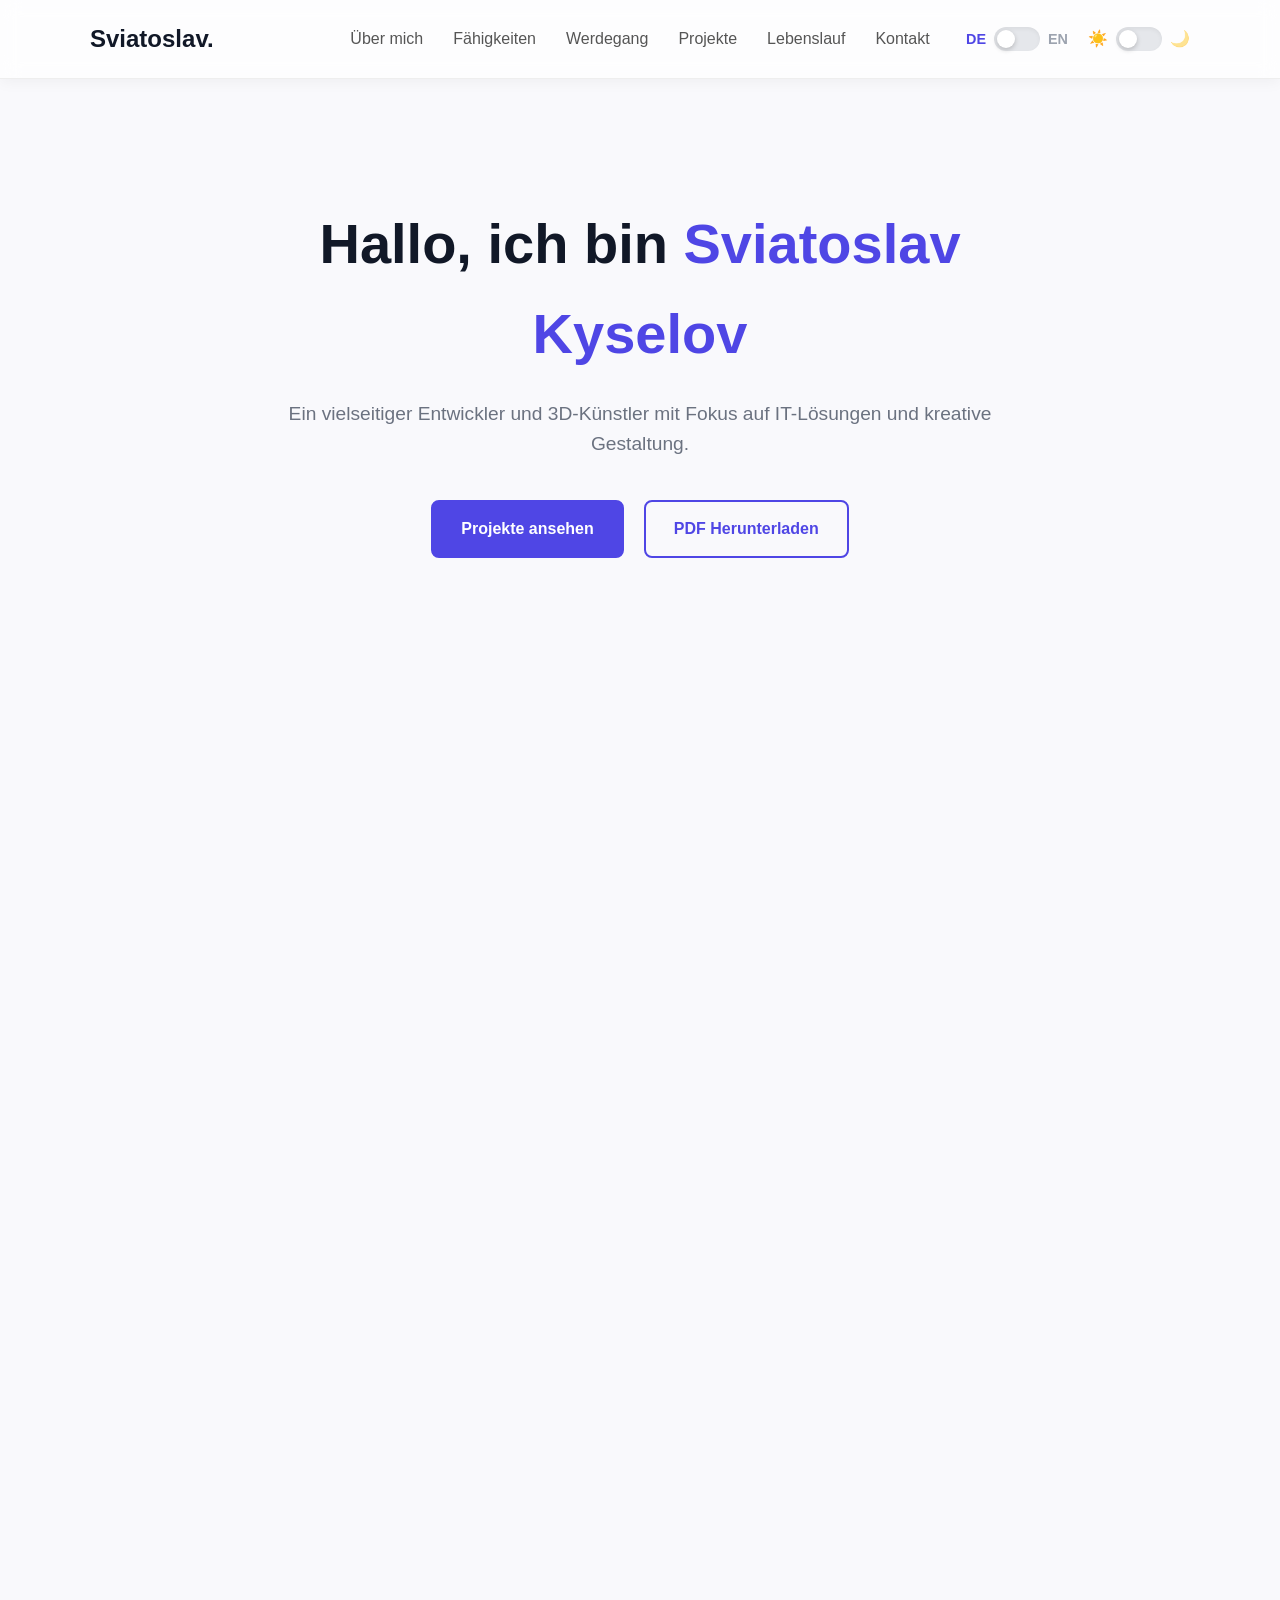
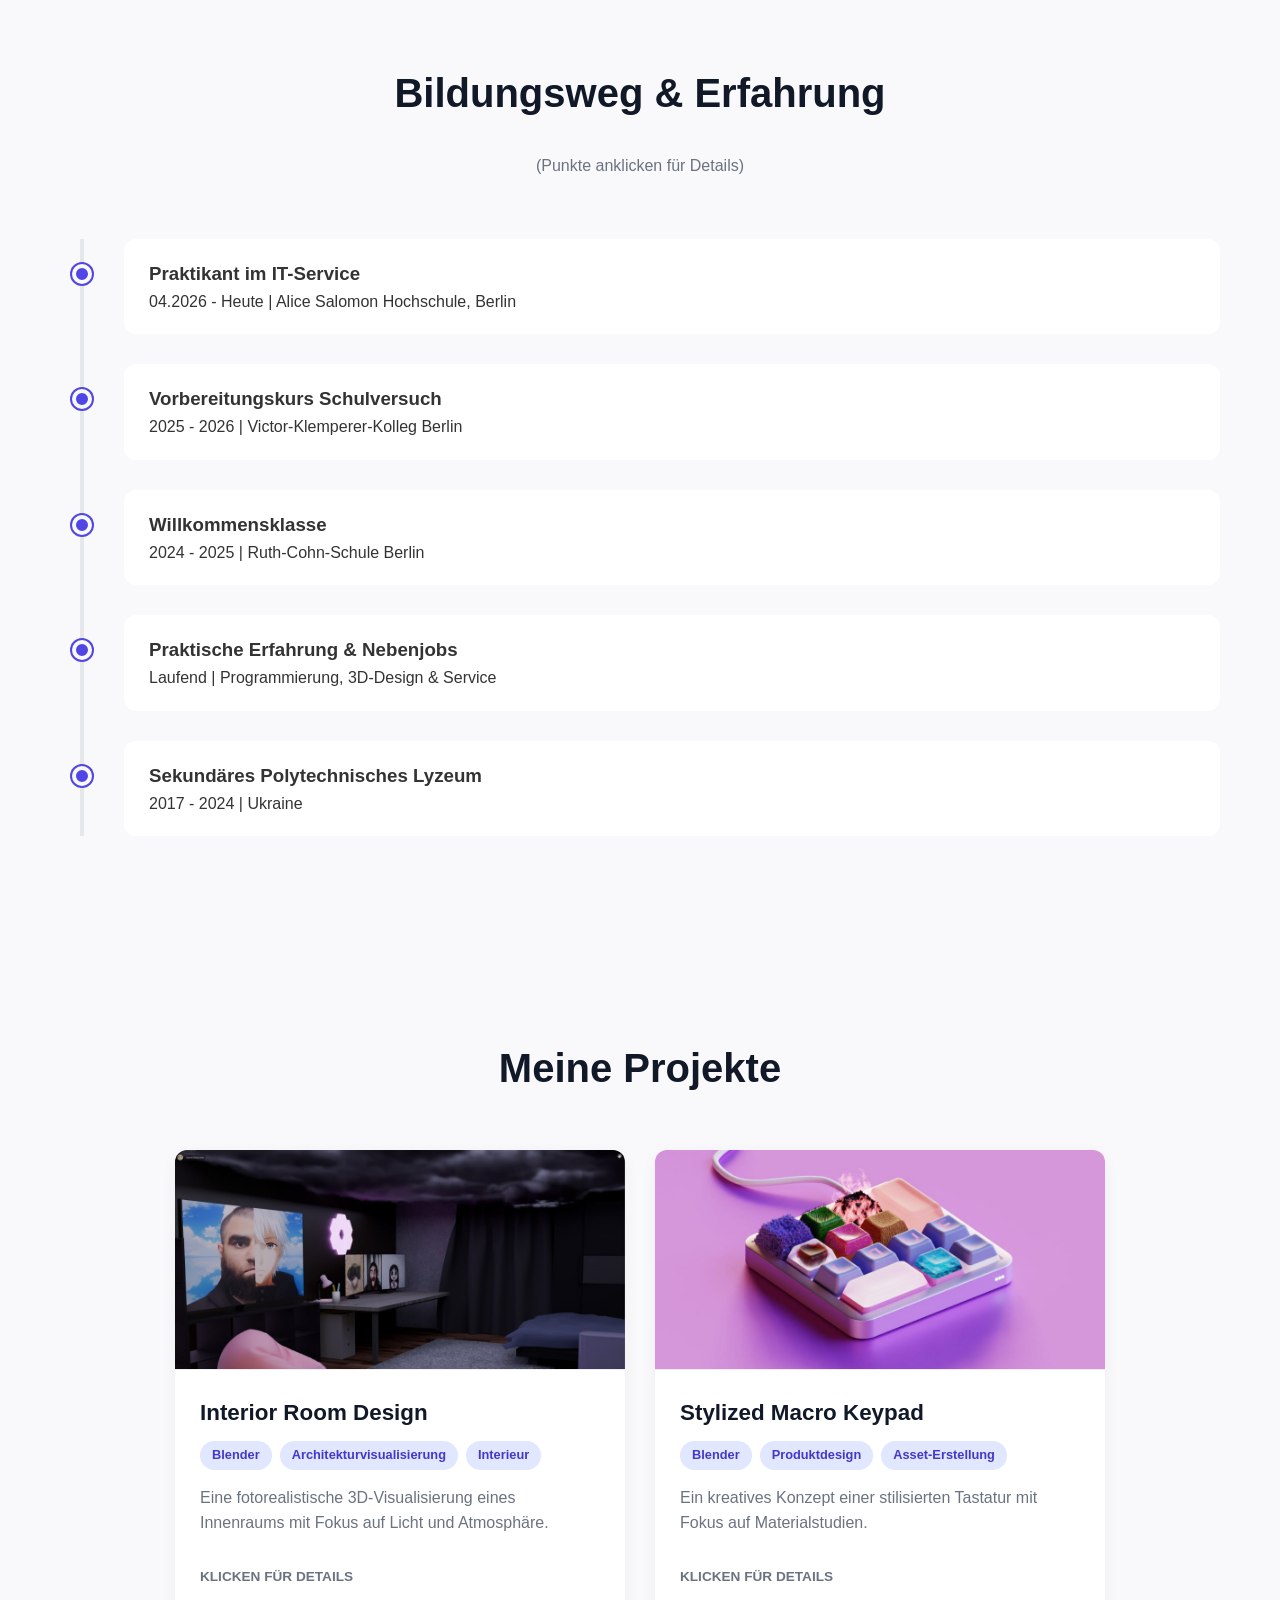
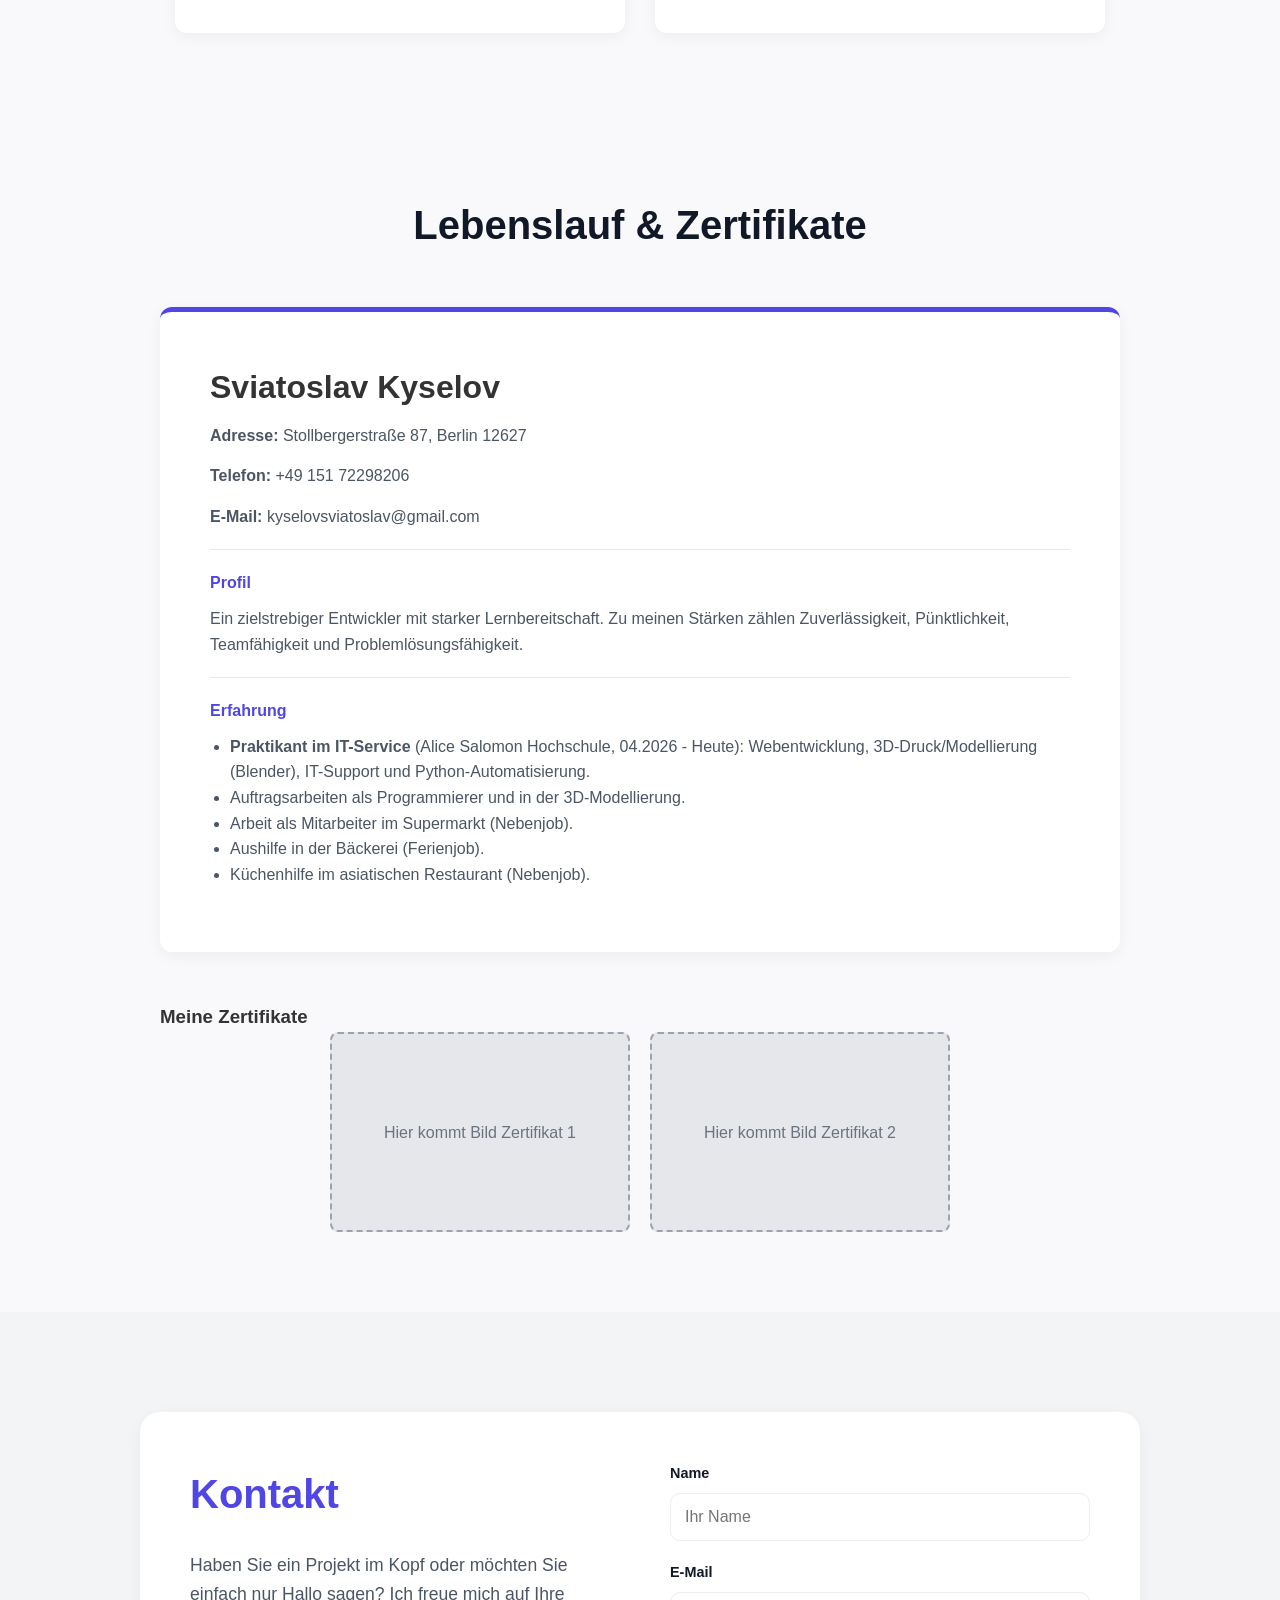
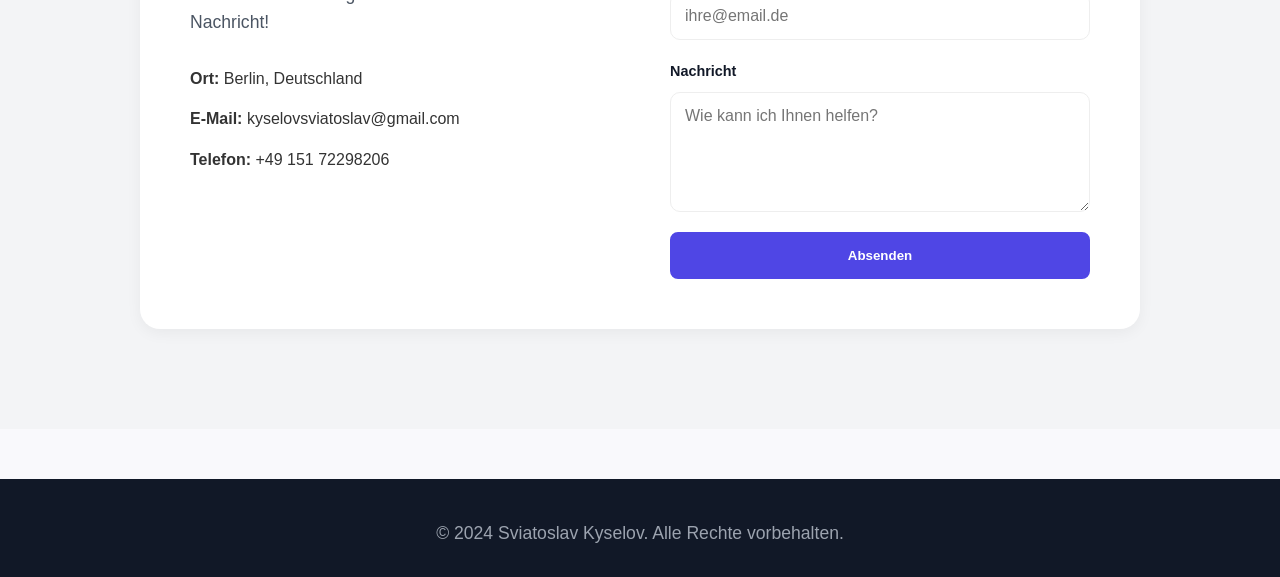
==== commit 24d1b47c: "dark mode" ====
--- a/index.html
+++ b/index.html
@@ -9,23 +9,37 @@
 <body>
     <header>
         <nav>
-        <a href="#about" class="logo">Sviatoslav.</a>
-        <ul class="nav-links">
-            <li><a href="#about" data-i18n="nav-about">Über mich</a></li>
-            <li><a href="#skills" data-i18n="nav-skills">Fähigkeiten</a></li>
-            <li><a href="#education" data-i18n="nav-edu">Werdegang</a></li>
-            <li><a href="#projects" data-i18n="nav-proj">Projekte</a></li>
-            <li><a href="#cv-section" data-i18n="nav-cv">Lebenslauf</a></li>
-            <li><a href="#contact" data-i18n="nav-contact">Kontakt</a></li>
-        </ul>
-
-        <div class="lang-switch">
-                <span id="label-de" class="lang-label active">DE</span>
-                <label class="switch">
-                    <input type="checkbox" id="lang-toggle">
-                    <span class="slider round"></span>
-                </label>
-                <span id="label-en" class="lang-label">EN</span>
+            <a href="#about" class="logo">Sviatoslav.</a>
+            
+            <ul class="nav-links">
+                <li><a href="#about" data-i18n="nav-about">Über mich</a></li>
+                <li><a href="#skills" data-i18n="nav-skills">Fähigkeiten</a></li>
+                <li><a href="#education" data-i18n="nav-edu">Werdegang</a></li>
+                <li><a href="#projects" data-i18n="nav-proj">Projekte</a></li>
+                <li><a href="#cv-section" data-i18n="nav-cv">Lebenslauf</a></li>
+                <li><a href="#contact" data-i18n="nav-contact">Kontakt</a></li>
+            </ul>
+
+            <div class="nav-controls">
+                
+                <div class="lang-switch">
+                    <span id="label-de" class="lang-label active">DE</span>
+                    <label class="switch">
+                        <input type="checkbox" id="lang-toggle">
+                        <span class="slider round"></span>
+                    </label>
+                    <span id="label-en" class="lang-label">EN</span>
+                </div>
+                
+                <div class="theme-switch-wrapper" style="display: flex; align-items: center; gap: 8px; margin-left: 20px;">
+                    <span id="theme-icon-light">☀️</span>
+                    <label class="switch">
+                        <input type="checkbox" id="theme-toggle">
+                        <span class="slider round"></span>
+                    </label>
+                    <span id="theme-icon-dark" style="opacity: 0.5;">🌙</span>
+                </div>
+                
             </div>
         </nav>
     </header> 
--- a/styles.css
+++ b/styles.css
@@ -1,6 +1,40 @@
 /* =========================================
    1. БАЗОВЫЕ НАСТРОЙКИ
    ========================================= */
+/* --- Цветовые переменные для светлой и темной темы --- */
+:root {
+    --bg-main: #f9f9fc;
+    --bg-secondary: #f3f4f6; /* Добавили фон для секции контактов */
+    --text-main: #333333;
+    --text-heading: #111827;
+    --text-muted: #4b5563; /* Добавили приглушенный текст */
+    --bg-header: rgba(255, 255, 255, 0.7);
+    --bg-card: #ffffff;
+    --bg-card-inner: #fdfdfd; /* Добавили фон для раскрытых проектов */
+    --border-color: #eeeeee;
+    --shadow-color: rgba(0, 0, 0, 0.05);
+    --bg-footer: #111827;
+    --input-bg: #ffffff; /* Добавили фон полей ввода */
+    --tag-bg: #e0e7ff;
+    --tag-text: #4338ca;
+}
+
+[data-theme="dark"] {
+    --bg-main: #121212;
+    --bg-secondary: #1a1a1a; 
+    --text-main: #d1d5db; 
+    --text-heading: #ffffff;
+    --text-muted: #9ca3af; 
+    --bg-header: rgba(18, 18, 18, 0.8);
+    --bg-card: #1e1e1e;
+    --bg-card-inner: #252525;
+    --border-color: #374151;
+    --shadow-color: rgba(0, 0, 0, 0.5);
+    --bg-footer: #000000;
+    --input-bg: #2a2a2a; 
+    --tag-bg: rgba(79, 70, 229, 0.15); /* Полупрозрачный темно-синий фон */
+    --tag-text: #818cf8; /* Приятный светло-синий цвет текста */
+}
 * {
     margin: 0;
     padding: 0;
@@ -10,28 +44,29 @@
 body {
     font-family: 'Segoe UI', Tahoma, Geneva, Verdana, sans-serif;
     line-height: 1.6;
-    color: #333;
-    background-color: #f9f9fc;
+    color: var(--text-main);
+    background-color: var(--bg-main);
     scroll-behavior: smooth; /* Плавная прокрутка страницы */
+    transition: background-color 0.3s ease, color 0.3s ease;
 }
 
 /* =========================================
    2. НАВИГАЦИЯ (ШАПКА)
    ========================================= */
 header {
-    background-color: rgba(255, 255, 255, 0.7); /* Полупрозрачный белый */
+    background-color: var(--bg-header); /* Полупрозрачный белый */
     backdrop-filter: blur(10px); /* Эффект матового стекла */
     -webkit-backdrop-filter: blur(10px);
     box-shadow: 0 2px 15px rgba(0, 0, 0, 0.05);
     position: sticky;
     top: 0;
     z-index: 100;
-    border-bottom: 1px solid rgba(255, 255, 255, 0.3);
+    border-bottom: 1px solid var(--border-color);
 }
 
 nav {
-    display: flex;
-    justify-content: space-between;
+    display: grid;
+    grid-template-columns: 1fr auto 1fr; /* Левая часть - 1 доля, Центр - по размеру контента, Правая часть - 1 доля */
     align-items: center;
     padding: 20px 50px;
     max-width: 1200px;
@@ -39,16 +74,19 @@
 }
 
 .logo {
+    justify-self: start; /* Строго прижимаем к левому краю */
     font-size: 1.5rem;
     font-weight: 700;
     text-decoration: none;
-    color: #2c3e50;
+    color: var(--text-heading);
+    white-space: nowrap;
 }
 
 .nav-links {
+    justify-self: center; /* Строго по центру экрана */
+    display: flex;
+    gap: 30px;
     list-style: none;
-    display: flex;
-    gap: 30px;
 }
 
 .nav-links a {
@@ -61,6 +99,11 @@
 .nav-links a:hover {
     color: #4f46e5;
 }
+.nav-controls {
+    justify-self: end; /* Строго прижимаем к правому краю */
+    display: flex;
+    align-items: center;
+}   
 
 /* =========================================
    3. ГЛАВНЫЙ ЭКРАН (HERO)
@@ -75,7 +118,7 @@
 .hero h1 {
     font-size: 3.5rem;
     margin-bottom: 20px;
-    color: #111827;
+    color: var(--text-heading);
 }
 
 .hero h1 span:last-child {
@@ -138,7 +181,7 @@
     text-align: center;
     font-size: 2.5rem;
     margin-bottom: 50px;
-    color: #111827;
+    color: var(--text-heading);
 }
 /* Вспомогательный класс для подзаголовков */
 .subtitle {
@@ -196,9 +239,9 @@
 
 /* Лицевая сторона */
 .skill-card-front {
-    background-color: #ffffff;
-    border: 1px solid #eee;
-    color: #111827;
+    background-color: var(--bg-card);
+    border-color: var(--border-color);
+    color: var(--text-heading);
 }
 
 .skill-card-front .icon {
@@ -247,11 +290,11 @@
 .timeline-item {
     position: relative;
     margin-bottom: 30px;
-    background: #fff;
+    background-color: var(--bg-card);
     padding: 20px 25px;
     border-radius: 12px;
-    box-shadow: 0 4px 15px rgba(0,0,0,0.03);
-    border: 1px solid #f3f4f6;
+    border-color: var(--border-color);
+    border-color: var(--border-color);
     transition: all 0.5s cubic-bezier(0.4, 0, 0.2, 1); /* Плавное раздвигание */
 }
 
@@ -324,10 +367,10 @@
 }
 
 .project-card-simple {
-    background: #ffffff;
+    background-color: var(--bg-card);
     border-radius: 12px;
-    box-shadow: 0 4px 6px rgba(0,0,0,0.05);
-    border: 1px solid #eee;
+    box-shadow: 0 4px 15px var(--shadow-color);
+    border-color: var(--border-color);
     transition: all 0.3s ease;
     overflow: hidden; /* Обрезает картинку по скругленным углам карточки */
     display: flex;
@@ -358,7 +401,7 @@
 
 .project-content h3 {
     margin-bottom: 10px;
-    color: #111827;
+    color: var(--text-heading);
     font-size: 1.4rem;
 }
 
@@ -371,12 +414,13 @@
 }
 
 .tag {
-    background-color: #e0e7ff;
-    color: #4338ca;
+    background-color: var(--tag-bg); /* ИСПРАВЛЕНО */
+    color: var(--tag-text);          /* ИСПРАВЛЕНО */
     padding: 4px 12px;
     border-radius: 20px;
     font-size: 0.8rem;
     font-weight: 600;
+    transition: background-color 0.3s ease, color 0.3s ease; /* Добавлена плавность */
 }
 
 .project-content p {
@@ -401,7 +445,7 @@
    8. ПОДВАЛ (ФУТЕР)
    ========================================= */
 footer {
-    background-color: #111827;
+    background-color: var(--bg-footer);
     color: #f9fafb;
     text-align: center;
     padding: 60px 20px;
@@ -435,6 +479,7 @@
    ========================================= */
 @media (max-width: 768px) {
     nav {
+        display: flex;
         flex-direction: column;
         gap: 15px;
         padding: 15px;
@@ -469,10 +514,10 @@
 }
 
 .cv-container {
-    background: #fff;
+    background-color: var(--bg-card);
     padding: 50px;
     border-radius: 12px;
-    box-shadow: 0 10px 30px rgba(0,0,0,0.05);
+    box-shadow: 0 4px 15px var(--shadow-color);
     margin-bottom: 50px;
     border-top: 5px solid #4f46e5;
 }
@@ -584,13 +629,12 @@
 /* Сама карточка */
 .interactive-card {
     flex: 1;
-    min-width: 300px;
+    min-width: 320px;
     max-width: 450px;
     cursor: pointer;
-    background: #fff;
+    background: var(--bg-card); /* ИСПРАВЛЕНО: было #fff */
     border-radius: 12px;
-    box-shadow: 0 4px 15px rgba(0,0,0,0.1);
-    transition: transform 0.3s ease;
+    transition: transform 0.3s ease, box-shadow 0.3s ease;
     overflow: hidden;
     display: flex;
     flex-direction: column;
@@ -613,8 +657,8 @@
 .project-details-expand {
     max-height: 0;
     overflow: hidden;
-    transition: max-height 0.6s cubic-bezier(0.4, 0, 0.2, 1);
-    background: #fdfdfd;
+    transition: max-height 0.5s cubic-bezier(0.4, 0, 0.2, 1);
+    background: var(--bg-card-inner); /* ИСПРАВЛЕНО: было #f9fafb */
 }
 
 .project-details-expand.open {
@@ -633,7 +677,7 @@
 }
 
 .expand-inner h4 {
-    color: #2d3748;
+    color: var(--text-heading); /* ИСПРАВЛЕНО: было #2d3748 */
     margin-bottom: 10px;
 }
 
@@ -683,7 +727,7 @@
     min-width: 320px;
     max-width: 450px;
     cursor: pointer;
-    background: #fff;
+    background: var(--bg-card); /* ИСПРАВЛЕНО */
     border-radius: 12px;
     transition: transform 0.3s ease, box-shadow 0.3s ease;
     overflow: hidden;
@@ -708,7 +752,7 @@
     max-height: 0;
     overflow: hidden;
     transition: max-height 0.5s cubic-bezier(0.4, 0, 0.2, 1);
-    background: #f9fafb;
+    background: var(--bg-card-inner); /* ИСПРАВЛЕНО */
 }
 
 .project-details-expand.open {
@@ -732,8 +776,9 @@
 /* --- Секция Контактов --- */
 .contact-section {
     padding: 100px 20px;
-    background-color: #f3f4f6; /* Светло-серый фон для контраста */
-}
+    background-color: var(--bg-secondary); /* ИСПРАВЛЕНО: было #f3f4f6 */
+    transition: background-color 0.3s ease;
+}   
 
 .contact-container {
     max-width: 1000px;
@@ -741,10 +786,11 @@
     display: grid;
     grid-template-columns: 1fr 1fr;
     gap: 60px;
-    background: #ffffff;
+    background-color: var(--bg-card);
     padding: 50px;
     border-radius: 20px;
-    box-shadow: 0 15px 40px rgba(0,0,0,0.05);
+    box-shadow: 0 4px 15px var(--shadow-color);
+    
 }
 
 .contact-info h2 {
@@ -755,7 +801,7 @@
 
 .contact-info p {
     font-size: 1.1rem;
-    color: #4b5563;
+    color: var(--text-muted); /* ИСПРАВЛЕНО: было #4b5563 */
     margin-bottom: 30px;
 }
 
@@ -791,13 +837,15 @@
 .form-group label {
     font-weight: 600;
     font-size: 0.9rem;
-    color: #1f2937;
+    color: var(--text-heading); /* ИСПРАВЛЕНО: было #1f2937 */
 }
 
 .form-group input, 
 .form-group textarea {
     padding: 14px;
-    border: 1px solid #d1d5db;
+    border: 1px solid var(--border-color); /* ИСПРАВЛЕНО: было #d1d5db */
+    background-color: var(--input-bg); /* ДОБАВЛЕНО */
+    color: var(--text-main); /* ДОБАВЛЕНО */
     border-radius: 10px;
     font-size: 1rem;
     font-family: inherit;
@@ -830,18 +878,7 @@
         text-align: center;
     }
 }
-    
-/* --- Обновленные стили для навигации --- */
-nav {
-    flex-wrap: nowrap; /* ВОТ ЭТО ИСПРАВИТ ПРОБЛЕМУ: запрещаем перенос */
-    align-items: center;
-}
-
-.logo {
-    white-space: nowrap; /* Гарантирует, что имя всегда будет в одну строку */
-    font-size: 1.6rem;
-    margin-right: 20px;
-}
+
 /* --- Кнопка "Наверх" с Мягкой Базой --- */
 .back-to-top {
     position: fixed;
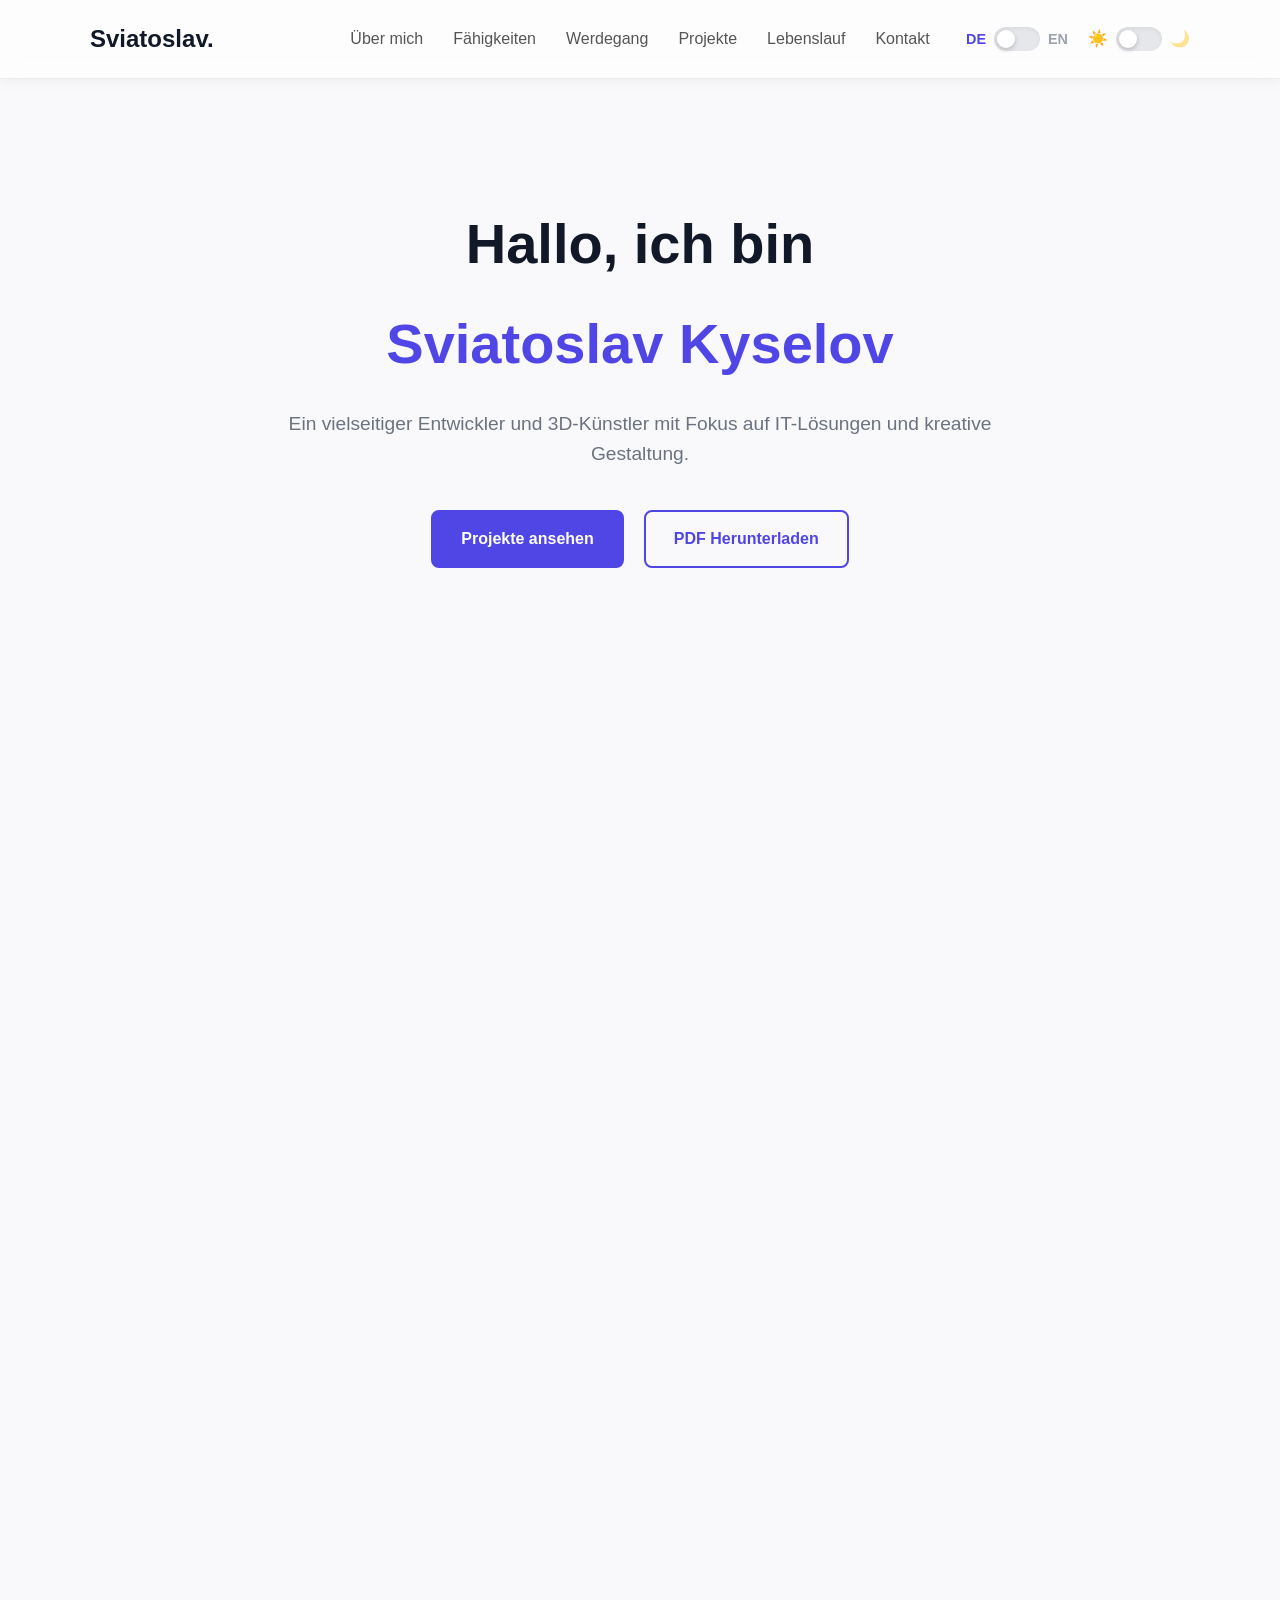
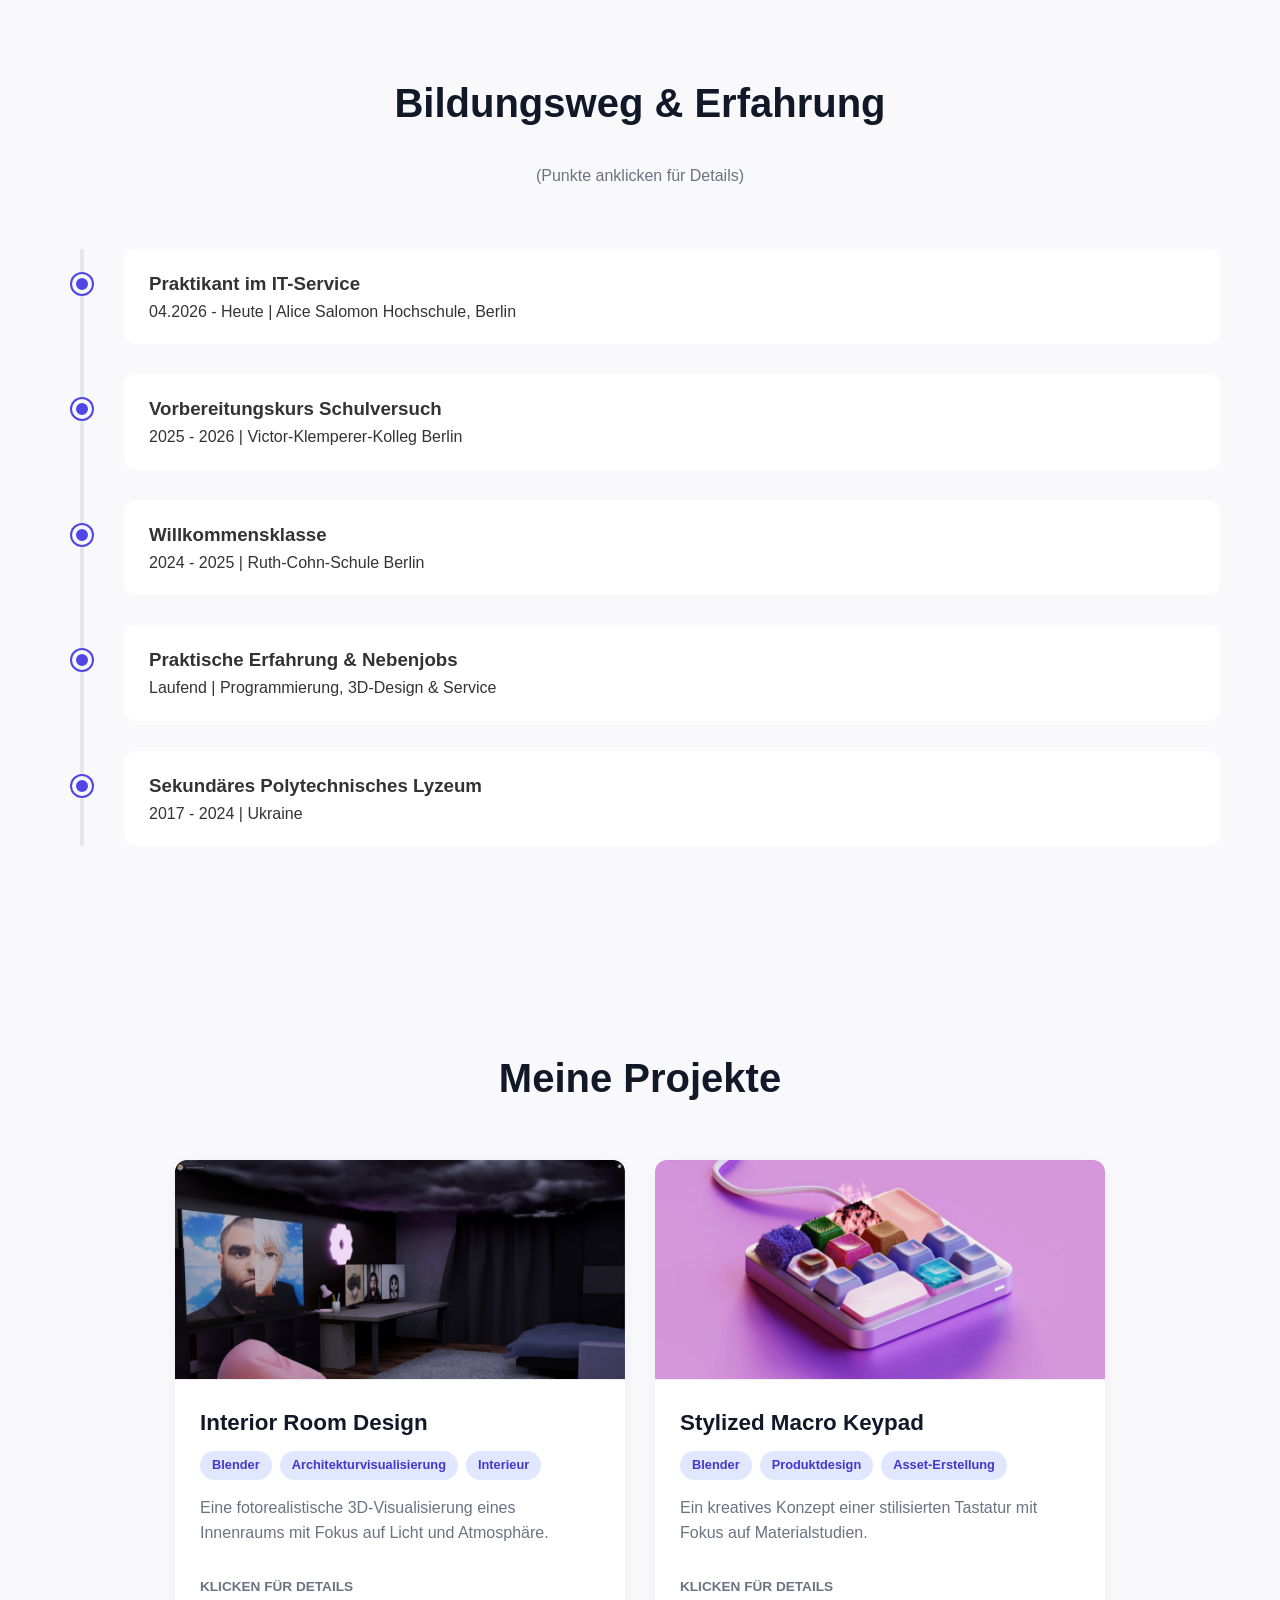
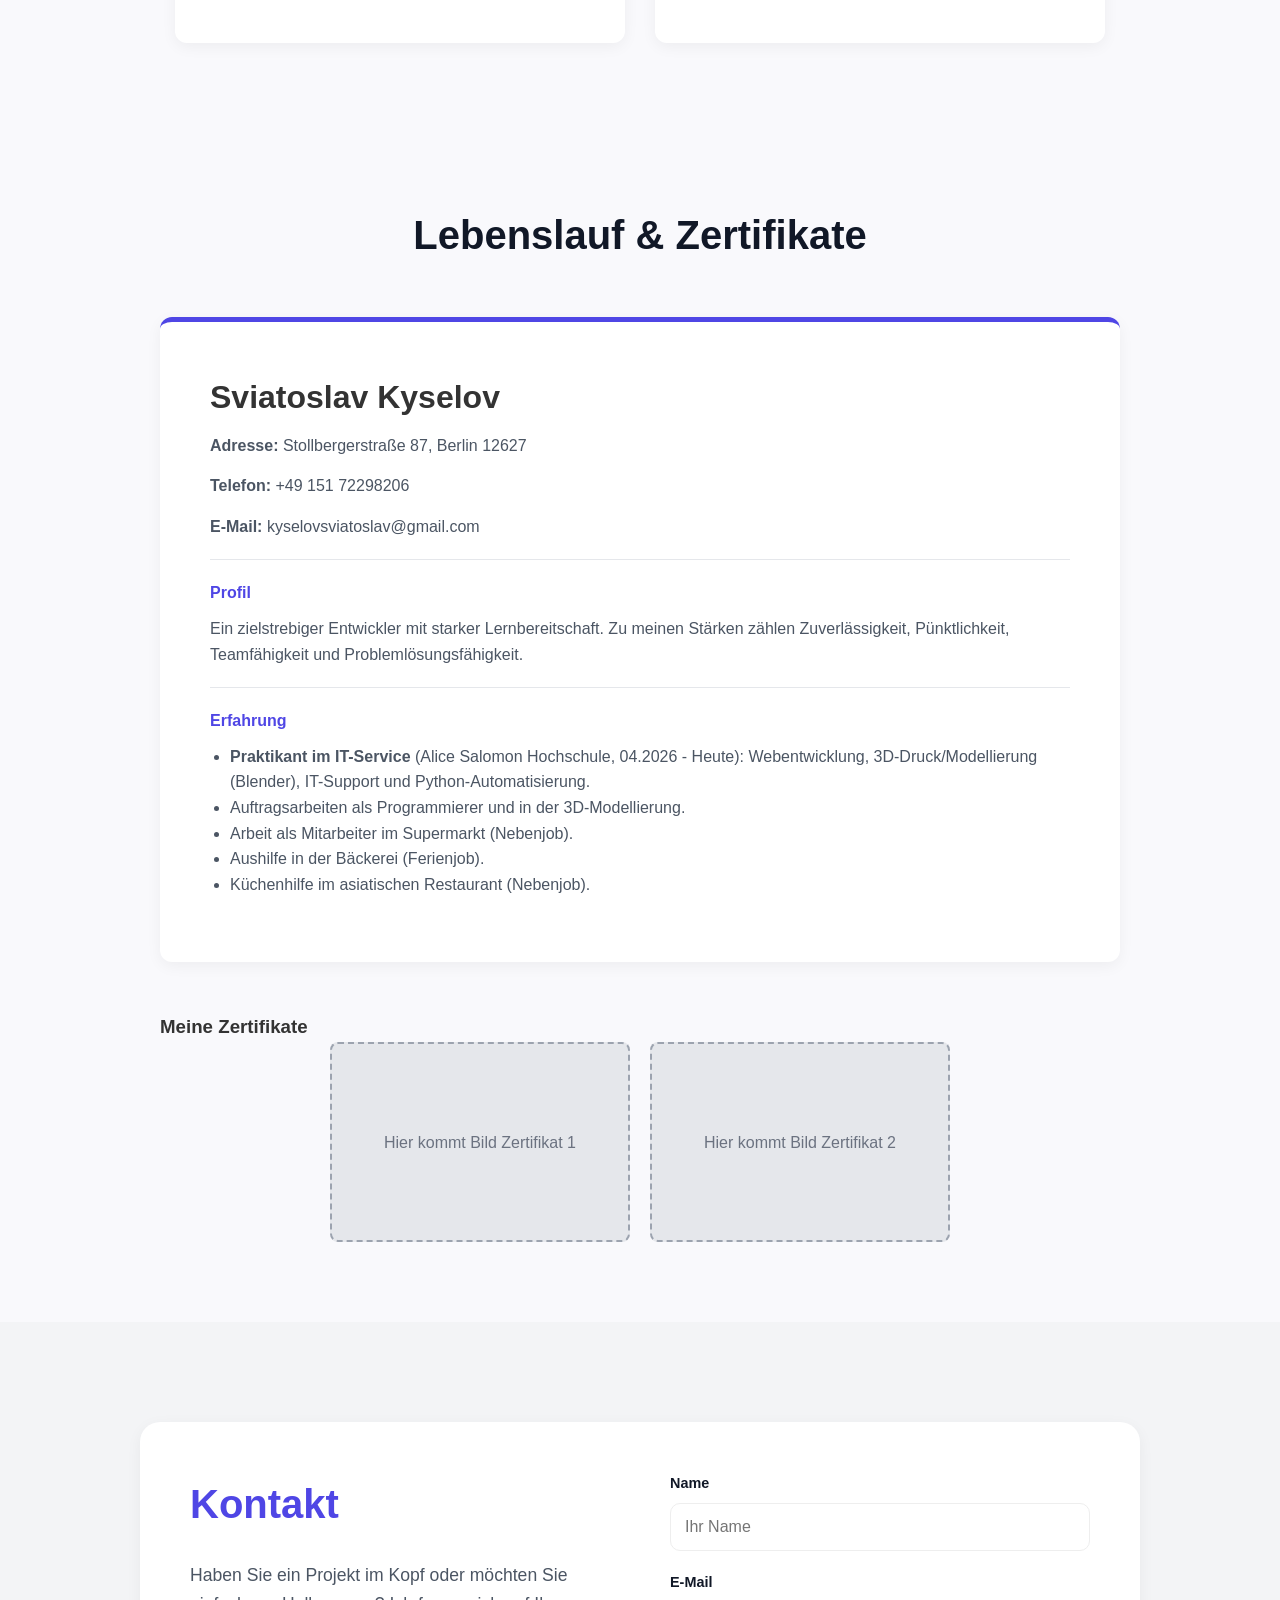
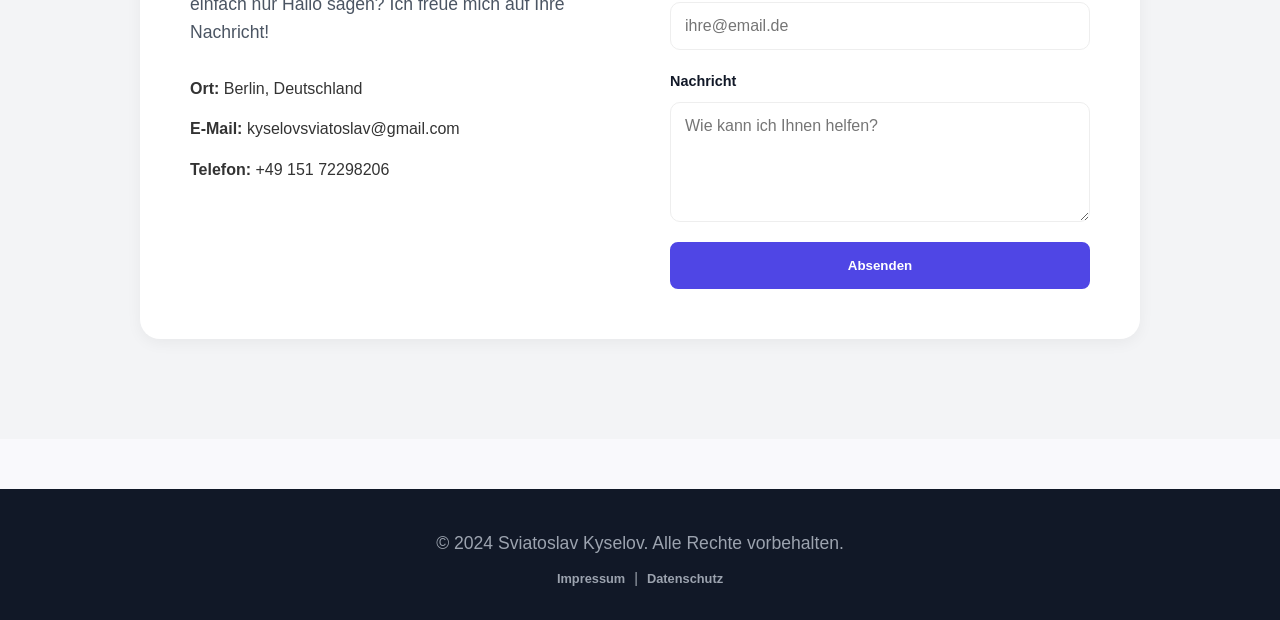
==== commit 896ff246: "datenschutz und scroll" ====
--- a/index.html
+++ b/index.html
@@ -318,7 +318,13 @@
     </section>
 
     <footer class="mini-footer">
-        <p data-i18n="footer-text">&copy; 2024 Sviatoslav Kyselov. Alle Rechte vorbehalten.</p>
+        <div class="footer-content">
+            <p data-i18n="footer-text">&copy; 2024 Sviatoslav Kyselov. Alle Rechte vorbehalten.</p>
+            <div class="footer-links">
+                <a href="impressum.html">Impressum</a> | 
+                <a href="datenschutz.html">Datenschutz</a>
+            </div>
+        </div>
     </footer>
 
     <script src="script.js"></script>
--- a/styles.css
+++ b/styles.css
@@ -1,6 +1,48 @@
 /* =========================================
    1. БАЗОВЫЕ НАСТРОЙКИ
    ========================================= */
+   /* --- Кастомный скроллбар --- */
+/* Ширина всего скроллбара */
+::-webkit-scrollbar {
+    width: 10px;
+}
+
+/* Фон дорожки, по которой едет ползунок */
+::-webkit-scrollbar-track {
+    background: var(--bg-main);
+}
+
+/* Сам ползунок */
+::-webkit-scrollbar-thumb {
+    /* Создаем объем с помощью нескольких слоев градиента */
+    background-image: 
+        /* 1. Верхний яркий блик (как стекло) */
+        linear-gradient(to bottom, rgba(255, 255, 255, 0.7) 0%, rgba(255, 255, 255, 0) 15px),
+        /* 2. Боковой объем (свет слева, тень справа) */
+        linear-gradient(to right, rgba(255, 255, 255, 0.3) 0%, rgba(255, 255, 255, 0) 20%, rgba(0, 0, 0, 0) 80%, rgba(0, 0, 0, 0.2) 100%),
+        /* 3. Основной глубокий цвет (от синего к темно-синему) */
+        linear-gradient(to bottom, #6366f1, #3730a3);
+        
+    border-radius: 20px; /* Округляем до состояния капсулы */
+    border: 2px solid var(--bg-main); /* Прозрачная "рамка", чтобы ползунок не прилипал к краям */
+    
+    /* Внутреннее свечение для еще большего объема */
+    box-shadow: inset 0 2px 4px rgba(255, 255, 255, 0.4); 
+}
+
+/* Ползунок при наведении */
+::-webkit-scrollbar-thumb:hover {
+    background-image: 
+        linear-gradient(to bottom, rgba(255, 255, 255, 0.9) 0%, rgba(255, 255, 255, 0) 20px),
+        linear-gradient(to right, rgba(255, 255, 255, 0.4) 0%, rgba(255, 255, 255, 0) 20%, rgba(0, 0, 0, 0) 80%, rgba(0, 0, 0, 0.3) 100%),
+        linear-gradient(to bottom, #4f46e5, #312e81);
+}
+
+/* Для Firefox (у него более простая настройка) */
+* {
+    scrollbar-width: thin;
+    scrollbar-color: #4f46e5 var(--bg-main);
+}
 /* --- Цветовые переменные для светлой и темной темы --- */
 :root {
     --bg-main: #f9f9fc;
@@ -121,8 +163,16 @@
     color: var(--text-heading);
 }
 
+/* Делаем так, чтобы каждая часть заголовка была на своей строке */
+.hero h1 span {
+    display: block; 
+}
+
+/* Настройки для имени и фамилии */
 .hero h1 span:last-child {
     color: #4f46e5; /* Синий акцент */
+    white-space: nowrap; /* Запрещаем переносить фамилию на новую строку */
+    margin-top: 10px; /* Небольшой отступ между "Hallo" и именем */
 }
 
 .hero p {
@@ -166,6 +216,9 @@
 .btn-outline:hover {
     background-color: rgba(79, 70, 229, 0.1);
     color: #4338ca;
+}
+[data-theme="dark"] .btn:hover {
+    box-shadow: 0 0 20px rgba(79, 70, 229, 0.4); /* Мягкое неоновое свечение */
 }
 
 /* =========================================
@@ -387,8 +440,9 @@
 .project-image {
     width: 100%;
     height: 220px;
-    object-fit: cover; /* Картинка заполняет область без искажений */
-    border-bottom: 1px solid #eee;
+    object-fit: cover;
+    transition: transform 0.5s cubic-bezier(0.4, 0, 0.2, 1); /* Плавное движение */
+    border-bottom: 1px solid var(--border-color);
 }
 
 /* Обертка для текста внутри карточки */
@@ -640,8 +694,8 @@
     flex-direction: column;
 }
 
-.interactive-card:hover {
-    transform: translateY(-10px);
+.interactive-card:hover .project-image {
+    transform: scale(1.08); /* Картинка увеличивается на 8% */
 }
 
 /* Текст-подсказка */
@@ -1077,4 +1131,16 @@
 }
 input:checked + .slider:before {
     transform: translateX(22px);
+}
+.footer-links {
+    margin-top: 10px;
+}
+.footer-links a {
+    color: #9ca3af;
+    text-decoration: none;
+    font-size: 0.8rem;
+    margin: 0 5px;
+}
+.footer-links a:hover {
+    color: #4f46e5;
 }
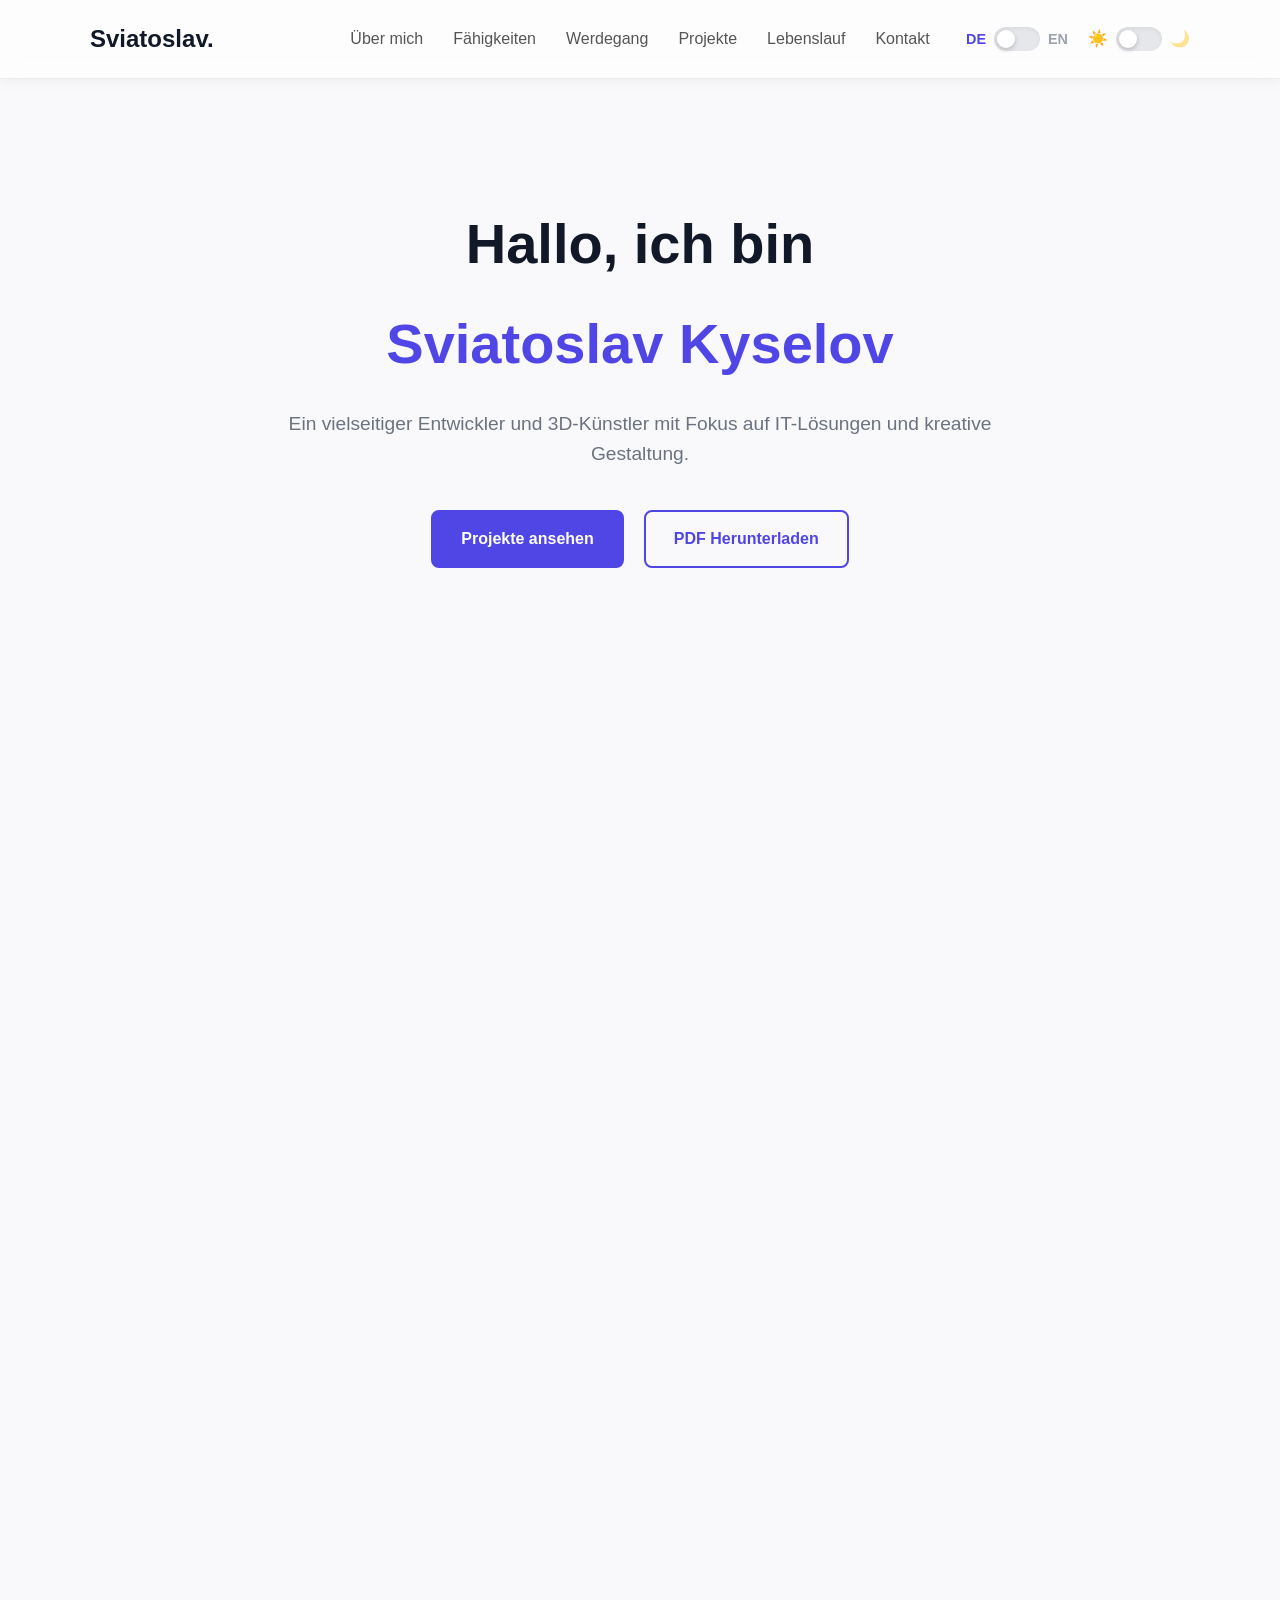
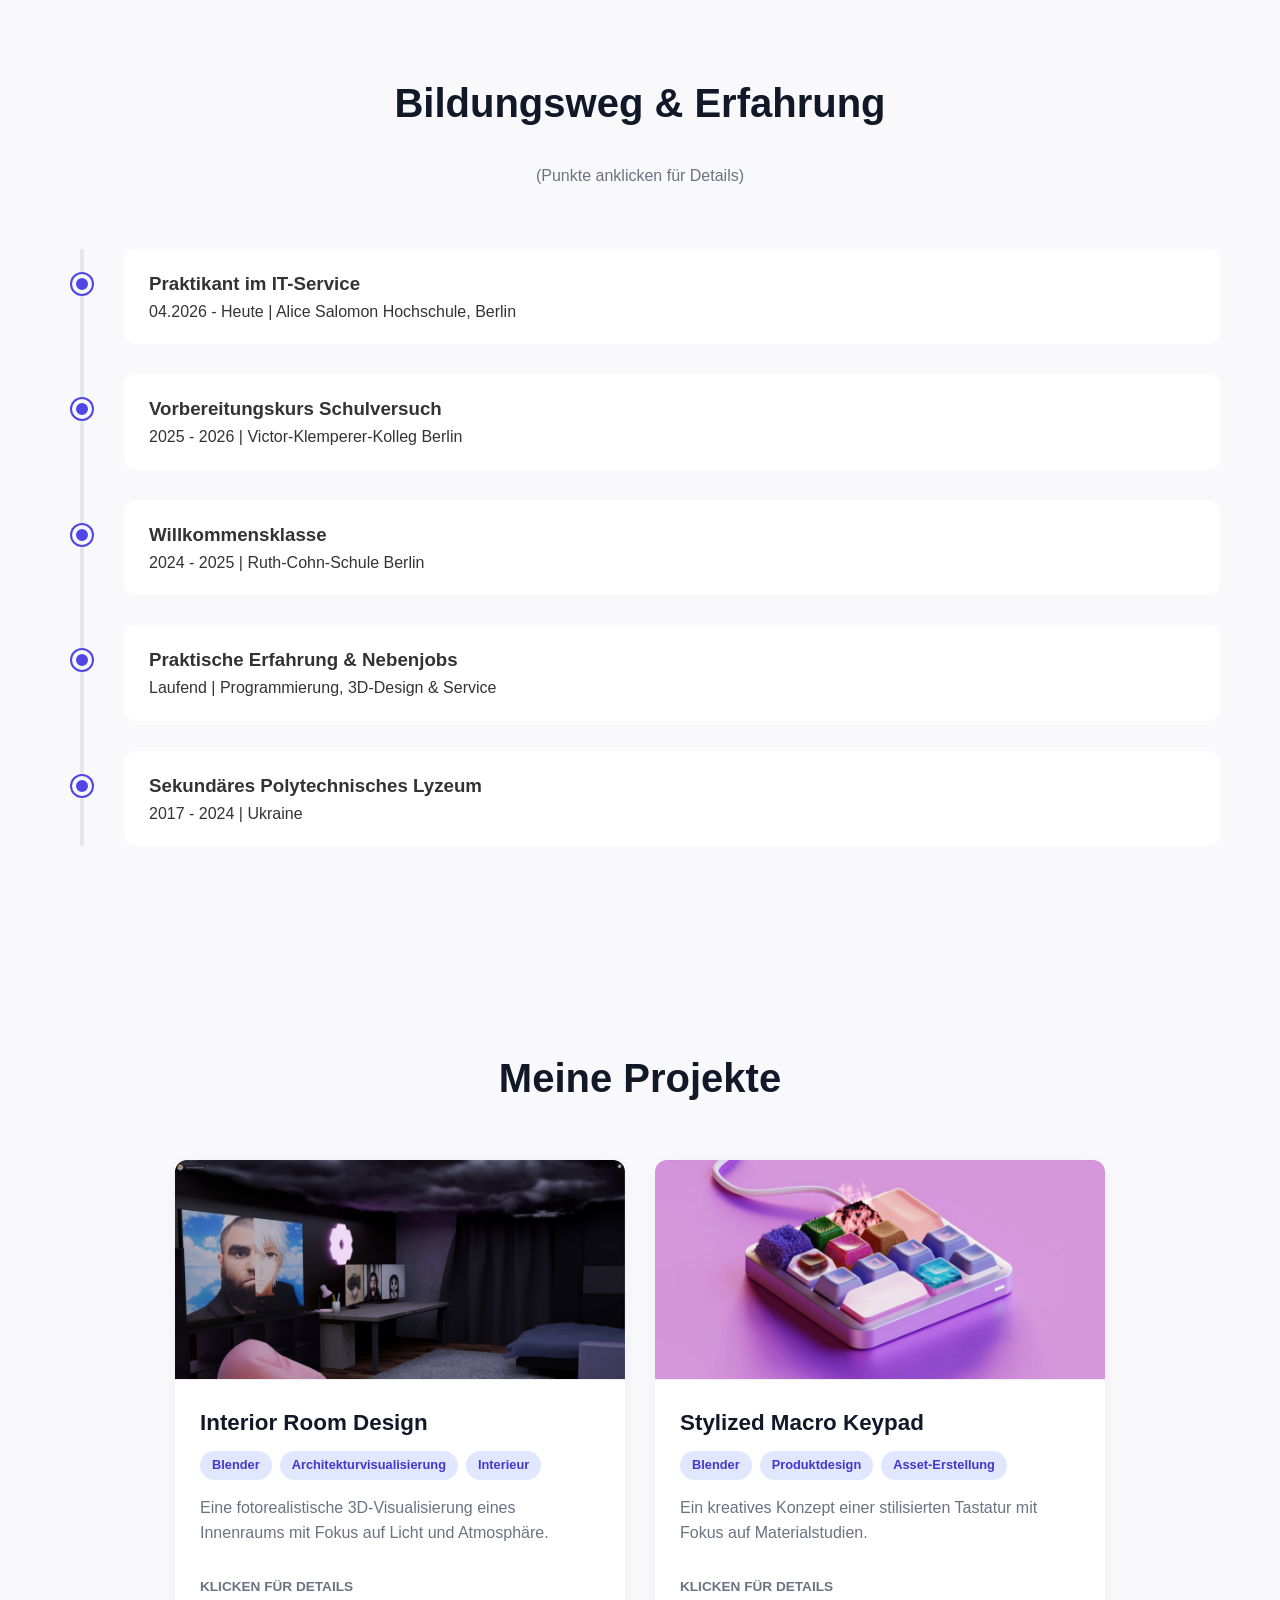
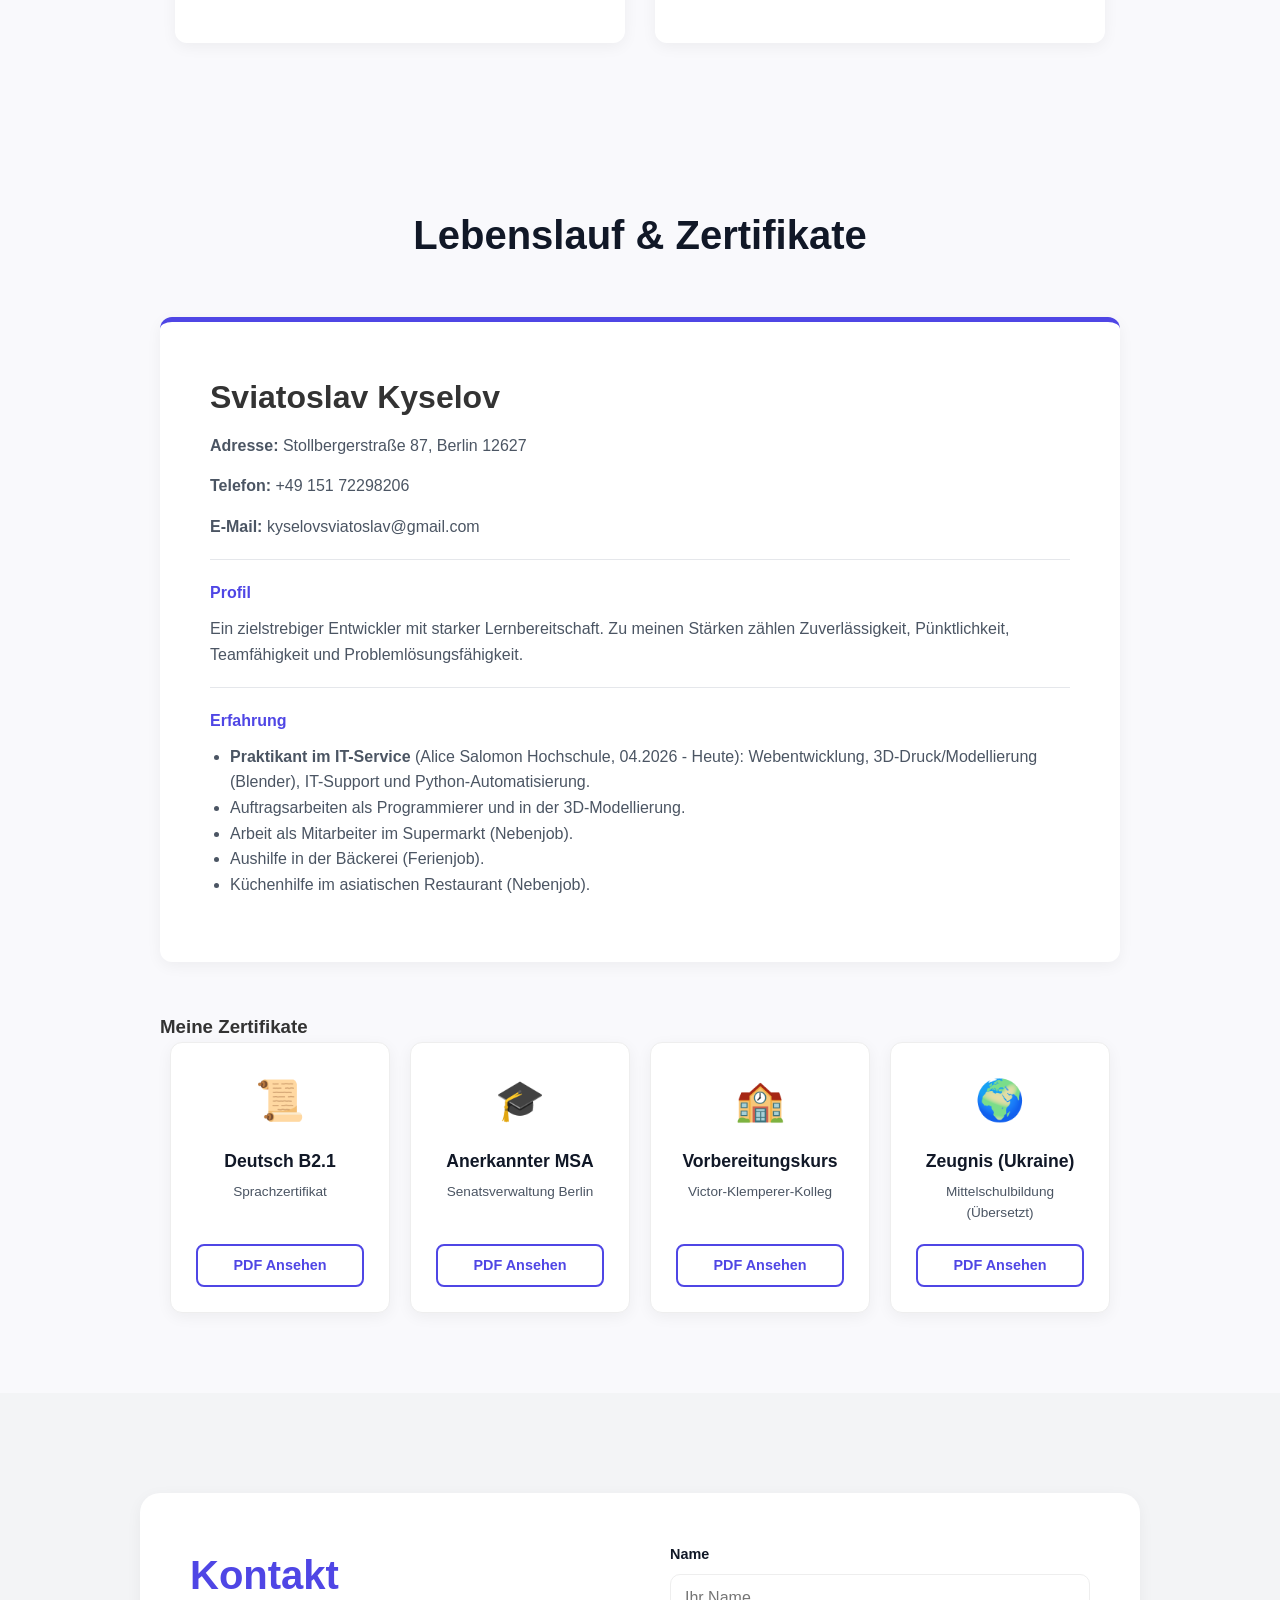
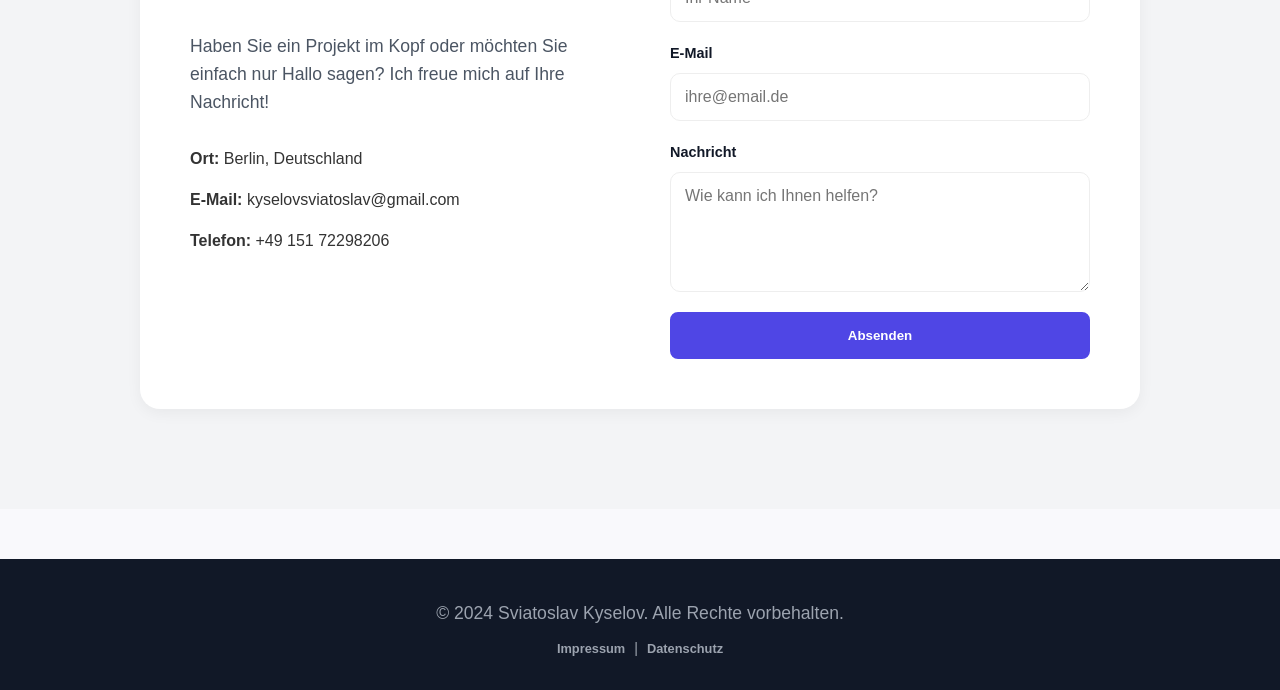
==== commit 3361ed9a: "Zertifikate" ====
--- a/index.html
+++ b/index.html
@@ -279,8 +279,35 @@
             <div class="certificates-container">
                 <h3 data-i18n="cert-title">Meine Zertifikate</h3>
                 <div class="cert-grid">
-                    <div class="cert-card">Hier kommt Bild Zertifikat 1</div>
-                    <div class="cert-card">Hier kommt Bild Zertifikat 2</div>
+                    
+                    <div class="cert-card-real">
+                        <div class="icon">📜</div>
+                        <h4 data-i18n="cert-1-title">Deutsch B2.1</h4>
+                        <p data-i18n="cert-1-desc">Sprachzertifikat</p>
+                        <a href="zertifikat-deutsch-b2.pdf" target="_blank" class="btn btn-outline btn-small" data-i18n="btn-pdf-view">PDF Ansehen</a>
+                    </div>
+
+                    <div class="cert-card-real">
+                        <div class="icon">🎓</div>
+                        <h4 data-i18n="cert-2-title">Anerkannter MSA</h4>
+                        <p data-i18n="cert-2-desc">Senatsverwaltung Berlin</p>
+                        <a href="anerkannter-msa.pdf" target="_blank" class="btn btn-outline btn-small" data-i18n="btn-pdf-view">PDF Ansehen</a>
+                    </div>
+
+                    <div class="cert-card-real">
+                        <div class="icon">🏫</div>
+                        <h4 data-i18n="cert-3-title">Vorbereitungskurs</h4>
+                        <p data-i18n="cert-3-desc">Victor-Klemperer-Kolleg</p>
+                        <a href="vkk-bescheinigung.pdf" target="_blank" class="btn btn-outline btn-small" data-i18n="btn-pdf-view">PDF Ansehen</a>
+                    </div>
+
+                    <div class="cert-card-real">
+                        <div class="icon">🌍</div>
+                        <h4 data-i18n="cert-4-title">Zeugnis (Ukraine)</h4>
+                        <p data-i18n="cert-4-desc">Mittelschulbildung (Übersetzt)</p>
+                        <a href="zeugnis-ukraine.pdf" target="_blank" class="btn btn-outline btn-small" data-i18n="btn-pdf-view">PDF Ansehen</a>
+                    </div>
+
                 </div>
             </div>
         </section>
--- a/styles.css
+++ b/styles.css
@@ -589,16 +589,51 @@
     justify-content: center;
 }
 
-.cert-card {
-    background: #e5e7eb;
-    width: 300px;
-    height: 200px;
-    border-radius: 8px;
-    display: flex;
+/* Стили для реальных карточек сертификатов */
+.cert-card-real {
+    background-color: var(--bg-card);
+    border: 1px solid var(--border-color);
+    border-radius: 12px;
+    padding: 25px;
+    width: 220px;
+    text-align: center;
+    box-shadow: 0 4px 15px var(--shadow-color);
+    transition: transform 0.3s ease, box-shadow 0.3s ease, border-color 0.3s ease;
+    display: flex;
+    flex-direction: column;
     align-items: center;
-    justify-content: center;
-    color: #6b7280;
-    border: 2px dashed #9ca3af;
+    justify-content: space-between;
+}
+
+.cert-card-real:hover {
+    transform: translateY(-5px);
+    box-shadow: 0 10px 20px var(--shadow-color);
+    border-color: #4f46e5;
+}
+
+.cert-card-real .icon {
+    font-size: 2.5rem;
+    margin-bottom: 15px;
+}
+
+.cert-card-real h4 {
+    color: var(--text-heading);
+    margin-bottom: 5px;
+    font-size: 1.1rem;
+}
+
+.cert-card-real p {
+    color: var(--text-muted);
+    font-size: 0.85rem;
+    margin-bottom: 20px;
+    flex-grow: 1; /* Чтобы кнопки всегда были на одном уровне снизу */
+}
+
+/* Компактная кнопка для карточек */
+.btn-small {
+    padding: 8px 16px;
+    font-size: 0.9rem;
+    width: 100%;
 }
 
 /* =========================================
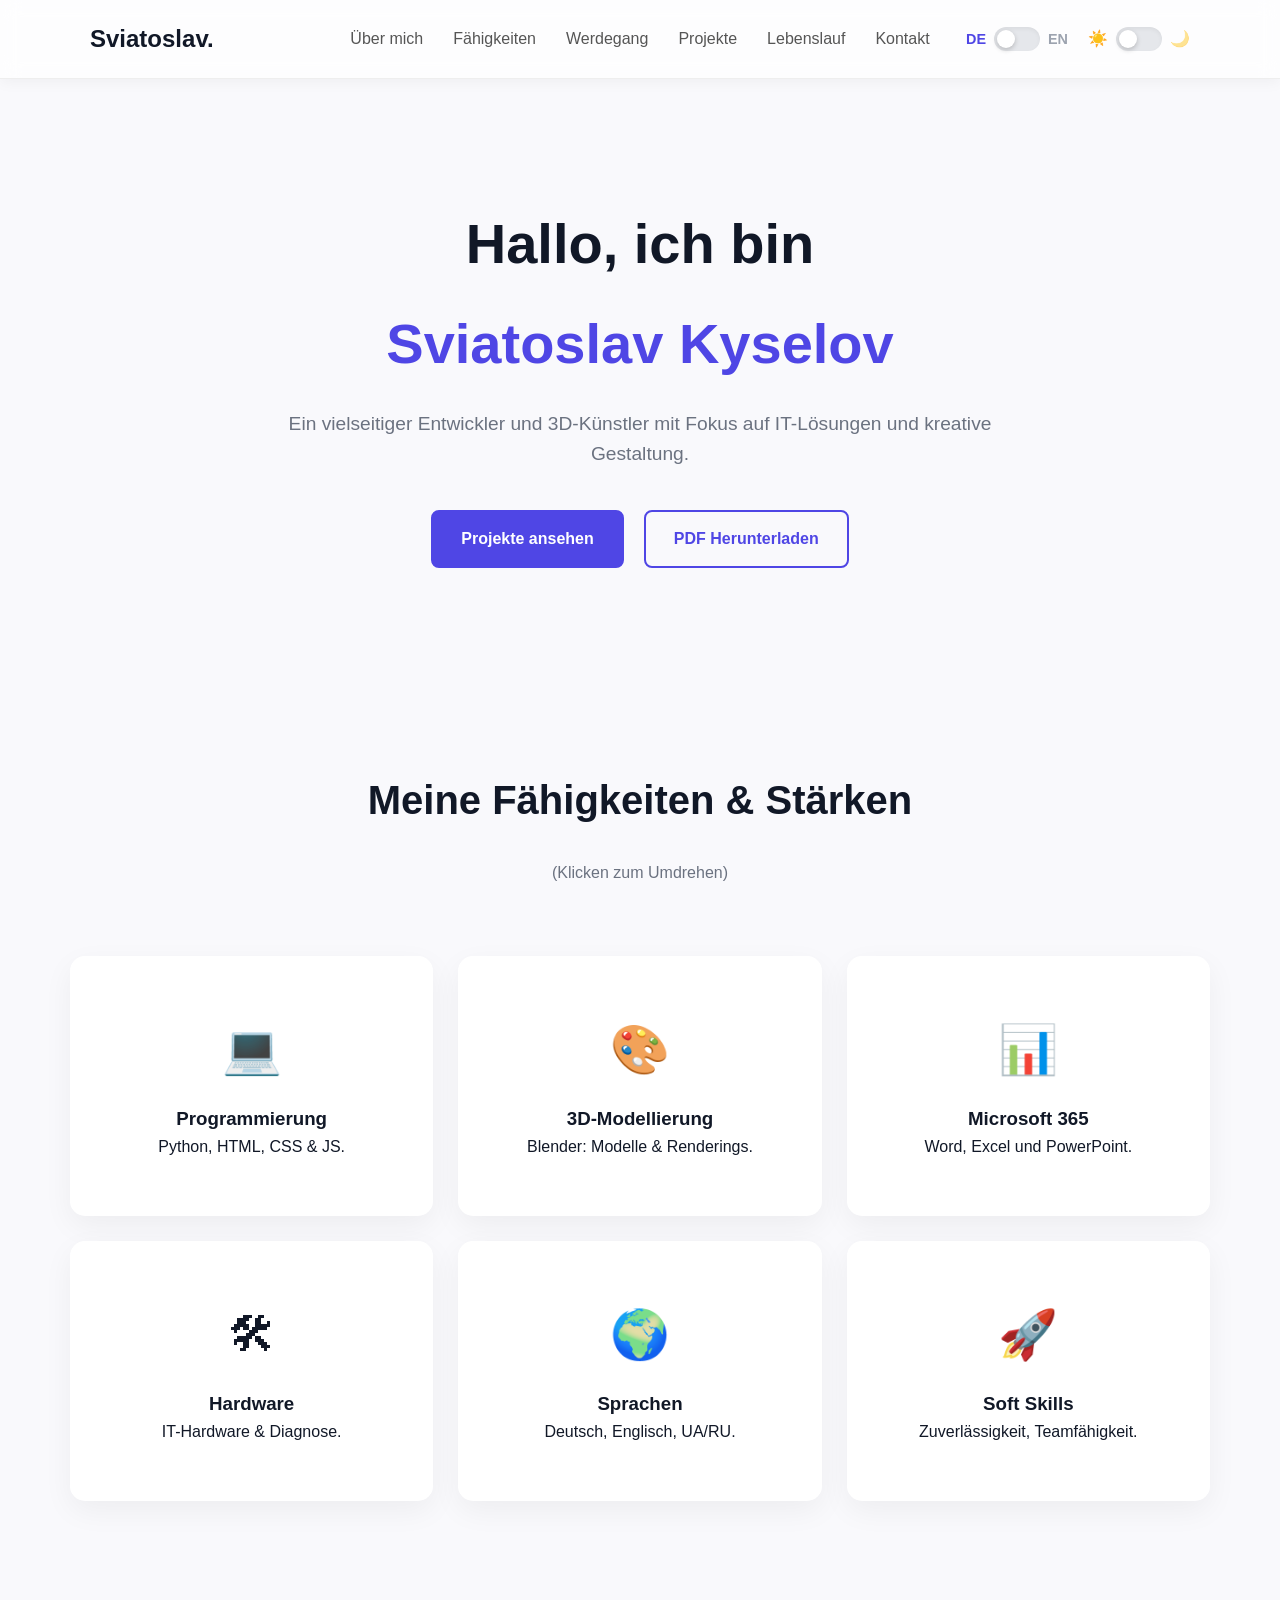
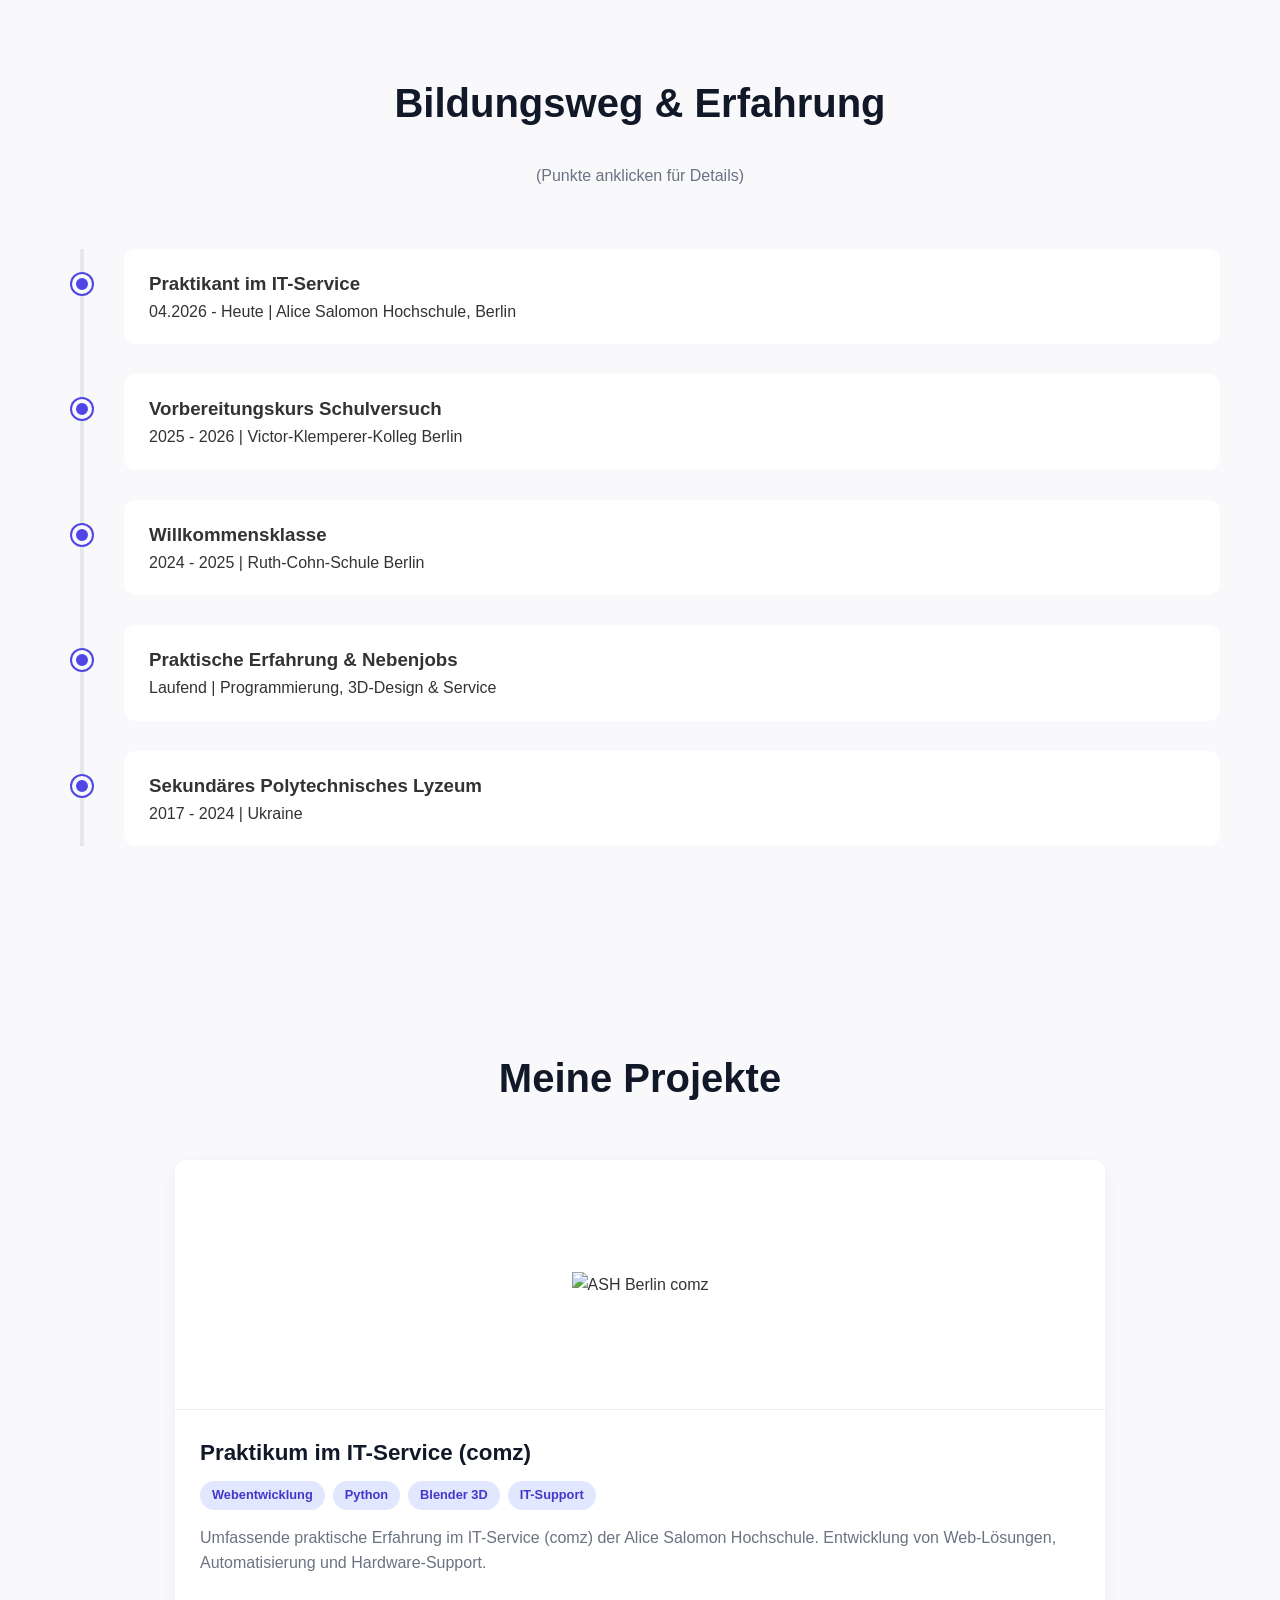
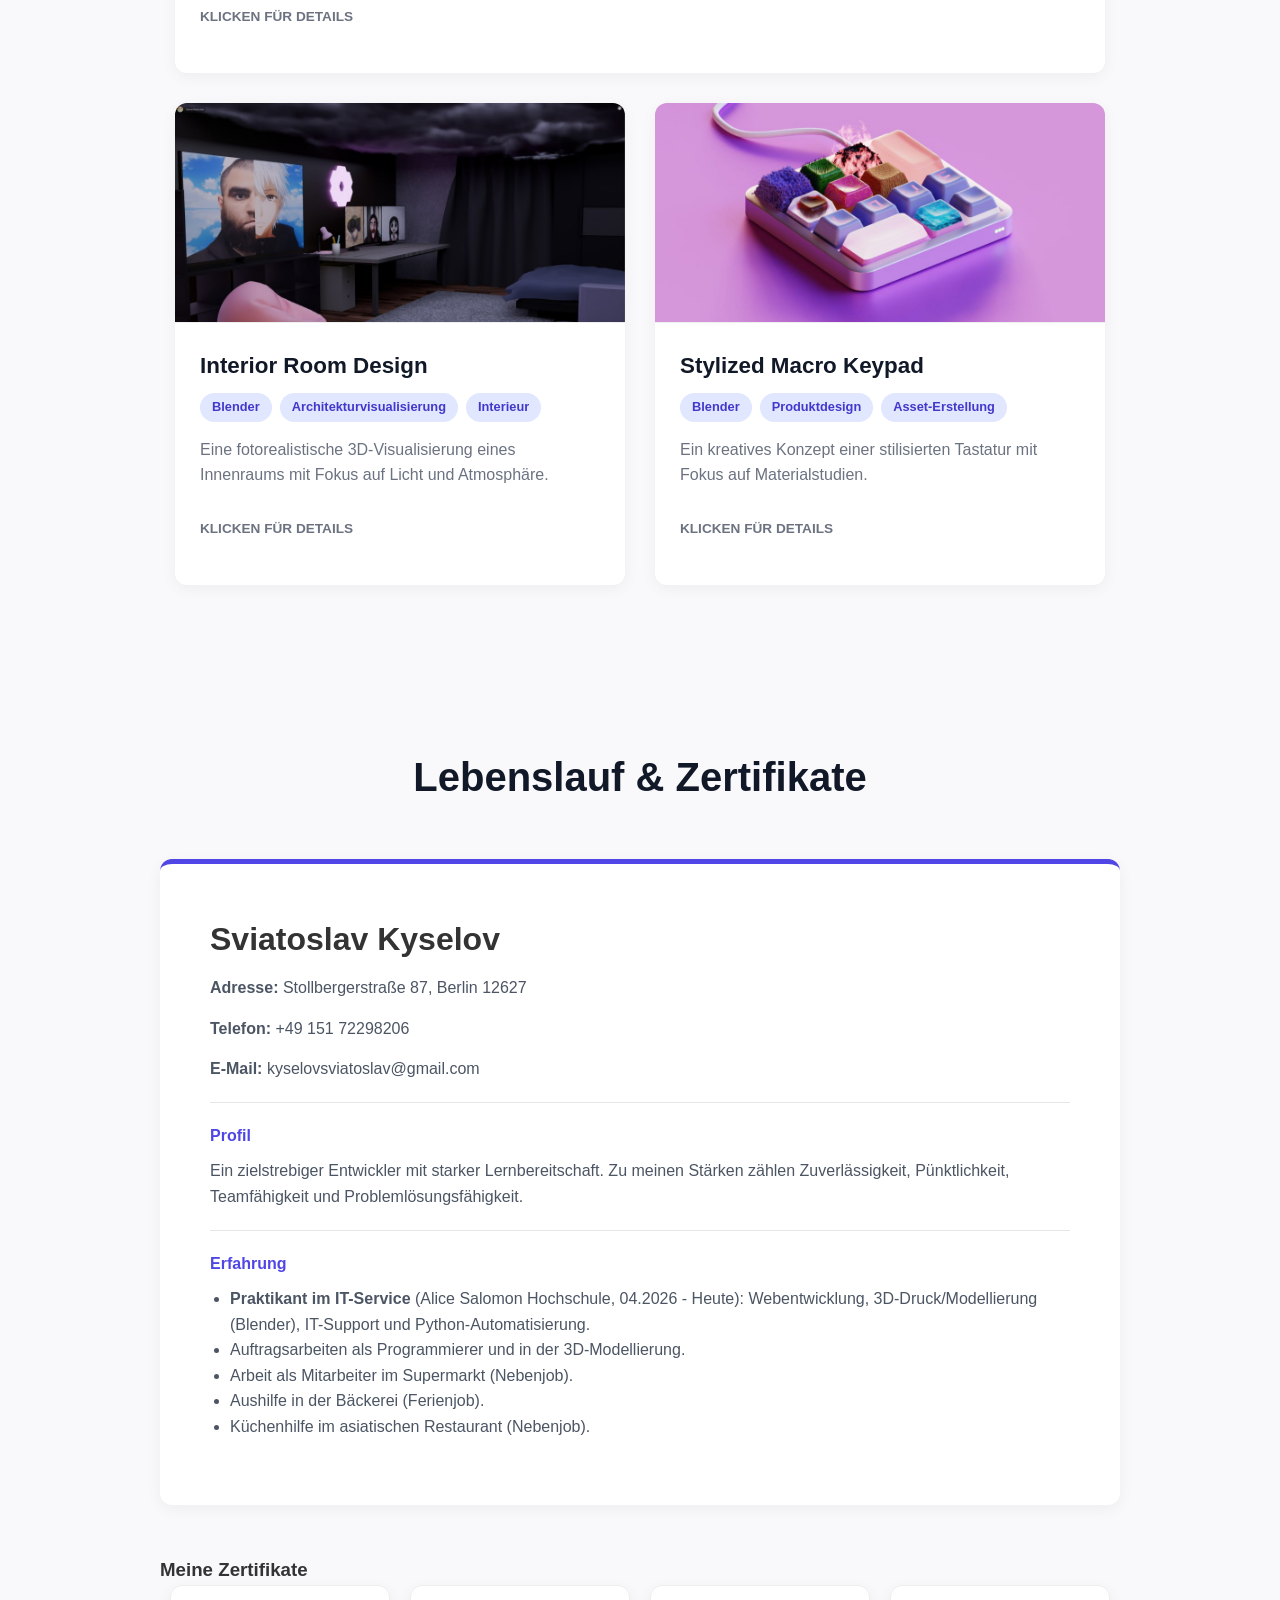
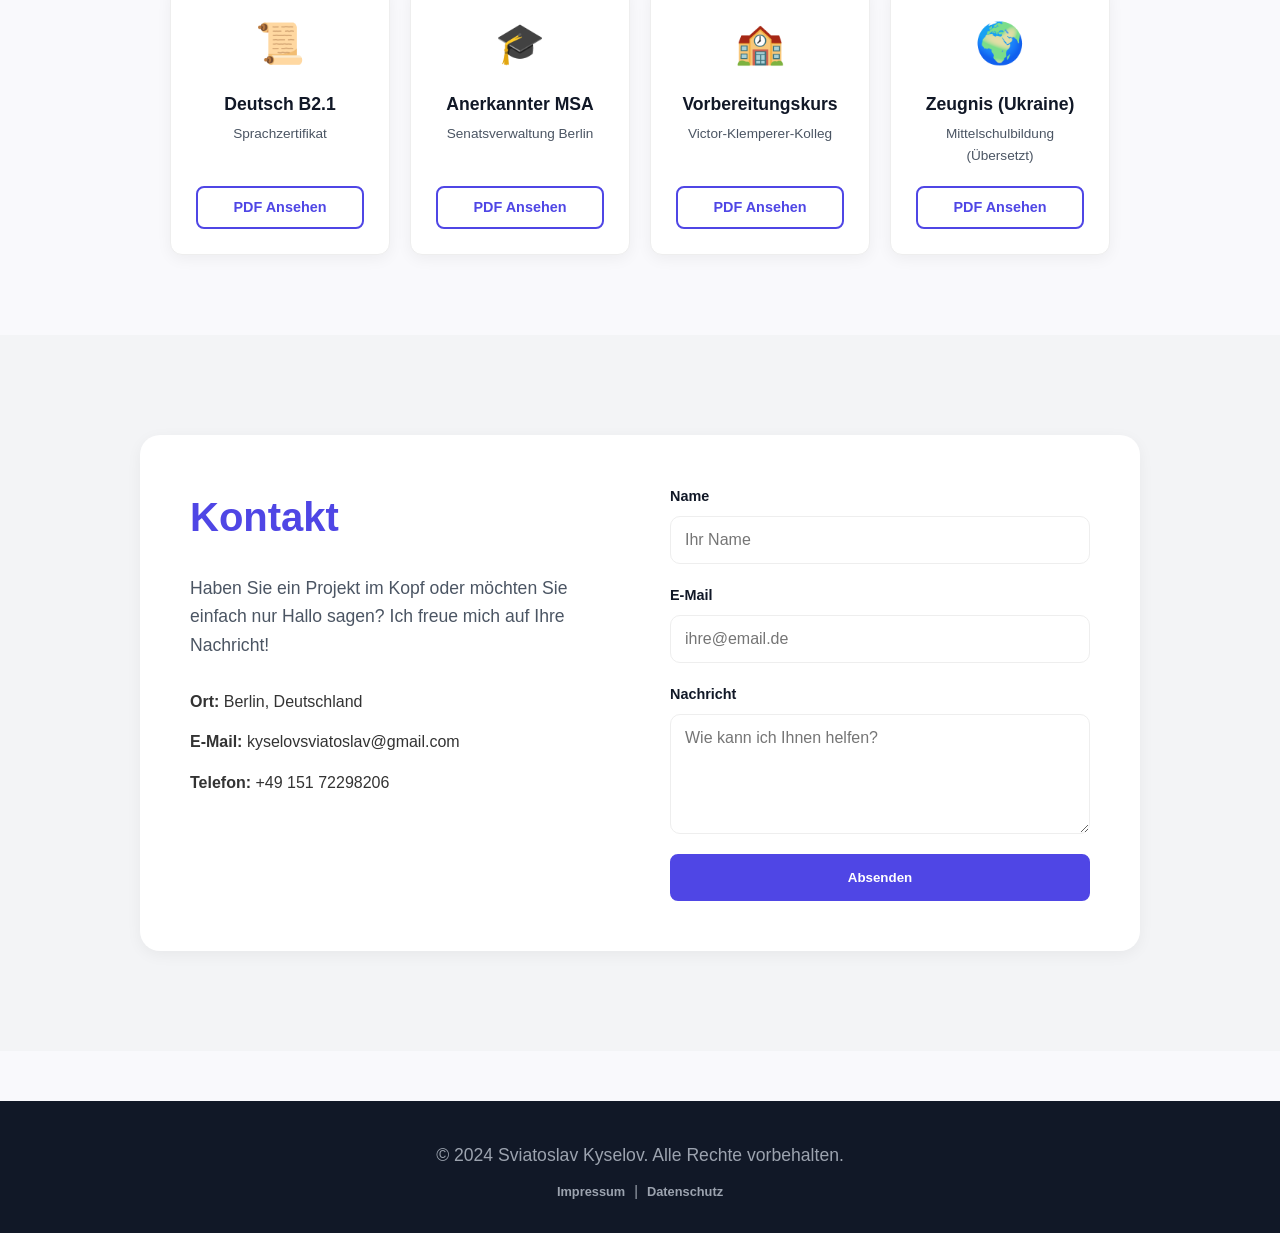
==== commit 95685dc7: "ash praktikum" ====
--- a/index.html
+++ b/index.html
@@ -197,6 +197,47 @@
 
         <section id="projects" class="projects-section">
             <h2 data-i18n="proj-title">Meine Projekte</h2>
+                <div class="project-card-simple interactive-card wide-card">
+                    <div class="logo-wrapper">
+                        <img src="Logo_ASH_Berlin_RGB_2016.svg" alt="ASH Berlin comz" class="project-logo">
+                    </div>
+                    <div class="project-content">
+                        <h3>Praktikum im IT-Service (comz)</h3>
+                        <div class="project-tags">
+                            <span class="tag">Webentwicklung</span>
+                            <span class="tag">Python</span>
+                            <span class="tag">Blender 3D</span>
+                            <span class="tag">IT-Support</span>
+                        </div>
+                        <p data-i18n="proj-3-desc">Umfassende praktische Erfahrung im IT-Service (comz) der Alice Salomon Hochschule. Entwicklung von Web-Lösungen, Automatisierung und Hardware-Support.</p>
+                        <p class="click-hint" data-i18n="proj-click-hint">Klicken für Details</p>
+                    </div>
+                    
+                    <div class="project-details-expand">
+                        <div class="expand-inner">
+                            <hr>
+                            <h4 data-i18n="proj-details-title">Projekt-Details</h4>
+                            <ul>
+                                <li data-i18n="proj-3-li-1"><strong>Webentwicklung:</strong> Entwicklung und Pflege der Hochschul-Webseite.</li>
+                                <li data-i18n="proj-3-li-2"><strong>Automatisierung:</strong> Programmierung von Skripten mit Python für Server-Aufgaben.</li>
+                                <li data-i18n="proj-3-li-3"><strong>3D-Technologien:</strong> Erstellung von 3D-Modellen mit Blender und Vorbereitung für 3D-Druck.</li>
+                                <li data-i18n="proj-3-li-4"><strong>Hardware & Server:</strong> Vorbereitung von PC-Hardware und Unterstützung bei der Server-Wartung im comz.</li>
+                            </ul>
+                            
+                            <div class="project-showcase">
+                                <h5 data-i18n="proj-3-showcase-title">Beispielprojekt: 3D-gedruckte USB-Schutzabdeckungen</h5>
+                                <p data-i18n="proj-3-showcase-desc">Entwicklung und Modellierung von passgenauen USB-Port-Abdeckungen zum Schutz der Hochschul-Hardware vor Staub und physischen Beschädigungen. Die Modelle wurden in Blender entworfen und für den präzisen 3D-Druck optimiert.</p>
+                                
+                                <div class="showcase-gallery">
+                                    <img src="usb-cover-1.jpg" alt="3D Modell USB Abdeckung 1">
+                                    <img src="usb-cover-2.jpg" alt="3D Modell USB Abdeckung 2">
+                                    <img src="usb-cover-3.jpg" alt="3D Modell USB Abdeckung 3">
+                                </div>
+                            </div>
+                            
+                        </div>
+                    </div>
+                </div>
             <div class="projects-grid">
                 
                 <div class="project-card-simple interactive-card">
--- a/styles.css
+++ b/styles.css
@@ -492,6 +492,98 @@
 
 .project-content a:hover {
     color: #3730a3;
+}
+/* --- Стили для широкой карточки Практики (comz) --- */
+.interactive-card.wide-card {
+    max-width: 930px; 
+    flex-basis: 100%;  
+    /* Отступы: 0 сверху, auto по бокам (центрирование), 30px снизу (расстояние до других карточек) */
+    margin: 0 auto 30px auto; 
+}
+/* 2. Обертка для логотипа (вместо обычного фото) */
+.logo-wrapper {
+    height: 250px;
+    width: 100%;
+    background-color: #ffffff; /* Белый фон обязателен, чтобы логотип с черным текстом не "пропал" в темной теме */
+    display: flex;
+    align-items: center;
+    justify-content: center;
+    border-bottom: 1px solid var(--border-color); /* Линия отделения от текста, как в других карточках  */
+    padding: 20px;
+}
+
+/* 3. Настройка самого SVG логотипа */
+.project-logo {
+    max-width: 80%;      /* Чтобы логотип не упирался в края */
+    max-height: 160px;   /* Ограничиваем высоту для аккуратности */
+    object-fit: contain; /* Сохраняет пропорции логотипа без искажений */
+    transition: transform 0.4s ease; /* Плавный эффект при наведении  */
+}
+
+/* Эффект увеличения логотипа при наведении на всю карточку */
+.interactive-card.wide-card:hover .project-logo {
+    transform: scale(1.05);
+}
+
+/* 4. Адаптивность для мобильных телефонов */
+@media (max-width: 768px) {
+    .logo-wrapper {
+        height: 180px; /* Уменьшаем высоту блока на смартфонах */
+    }
+    
+    .project-logo {
+        max-width: 90%;
+        max-height: 120px;
+    }
+}/* --- Стили для мини-галереи внутри проектов --- */
+.project-showcase {
+    margin-top: 25px;
+    padding: 20px;
+    background-color: var(--bg-main); /* Легкое выделение на фоне карточки */
+    border-radius: 10px;
+    border: 1px solid var(--border-color);
+}
+
+.project-showcase h5 {
+    color: #4f46e5;
+    margin-bottom: 10px;
+    font-size: 1.1rem;
+}
+
+.project-showcase p {
+    font-size: 0.95rem;
+    margin-bottom: 20px;
+    color: var(--text-muted);
+    line-height: 1.5;
+}
+
+.showcase-gallery {
+    display: flex;
+    gap: 15px;
+    justify-content: center;
+    flex-wrap: wrap; /* Чтобы на телефонах фото переносились на новую строку */
+}
+
+.showcase-gallery img {
+    width: calc(33.333% - 10px); /* Три фото в один ряд */
+    min-width: 150px; /* Минимальная ширина для телефонов */
+    border-radius: 8px;
+    object-fit: cover;
+    box-shadow: 0 4px 10px var(--shadow-color);
+    transition: transform 0.3s ease, box-shadow 0.3s ease;
+    cursor: pointer;
+}
+
+.showcase-gallery img:hover {
+    transform: scale(1.05); /* Легкое увеличение при наведении */
+    box-shadow: 0 8px 15px rgba(79, 70, 229, 0.2); /* Синее свечение */
+}
+
+/* Адаптивность для телефонов */
+@media (max-width: 768px) {
+    .showcase-gallery img {
+        width: 100%; /* На телефонах фото будут идти друг под другом */
+    }
 }
 
 
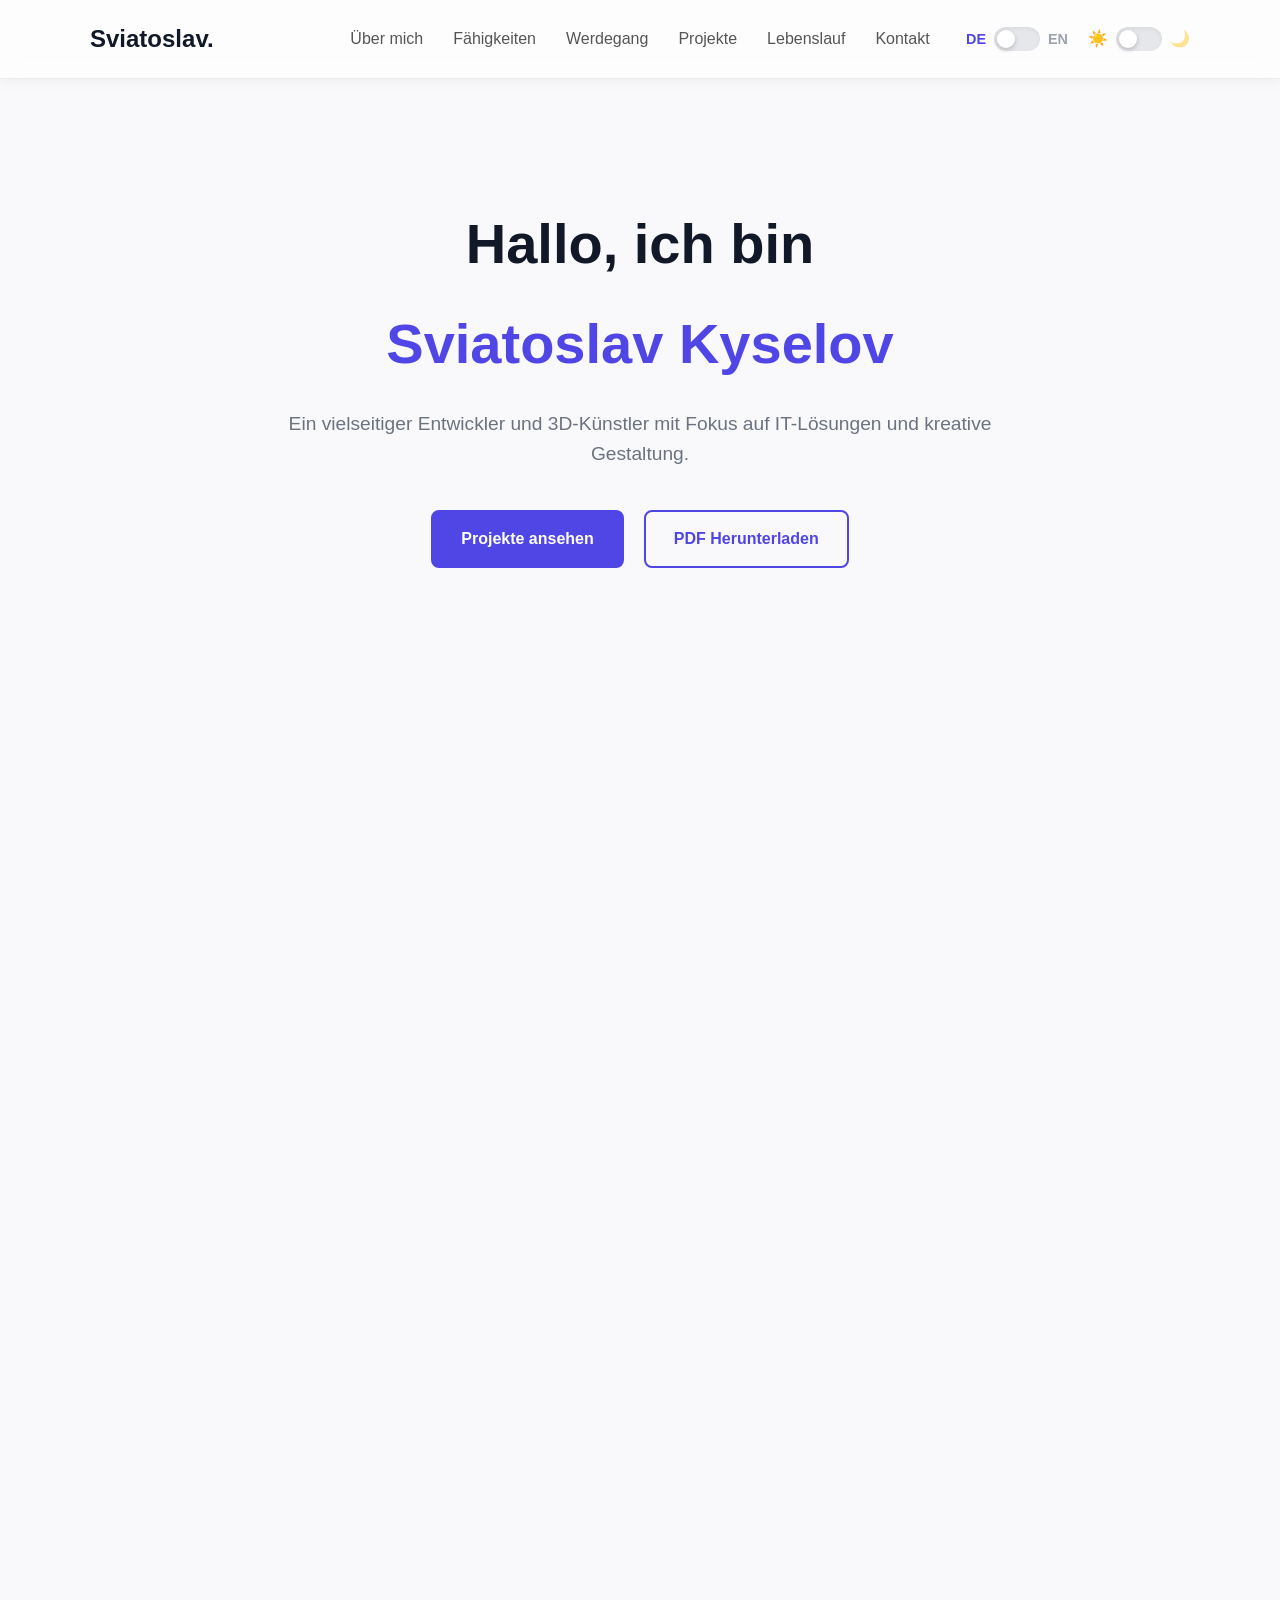
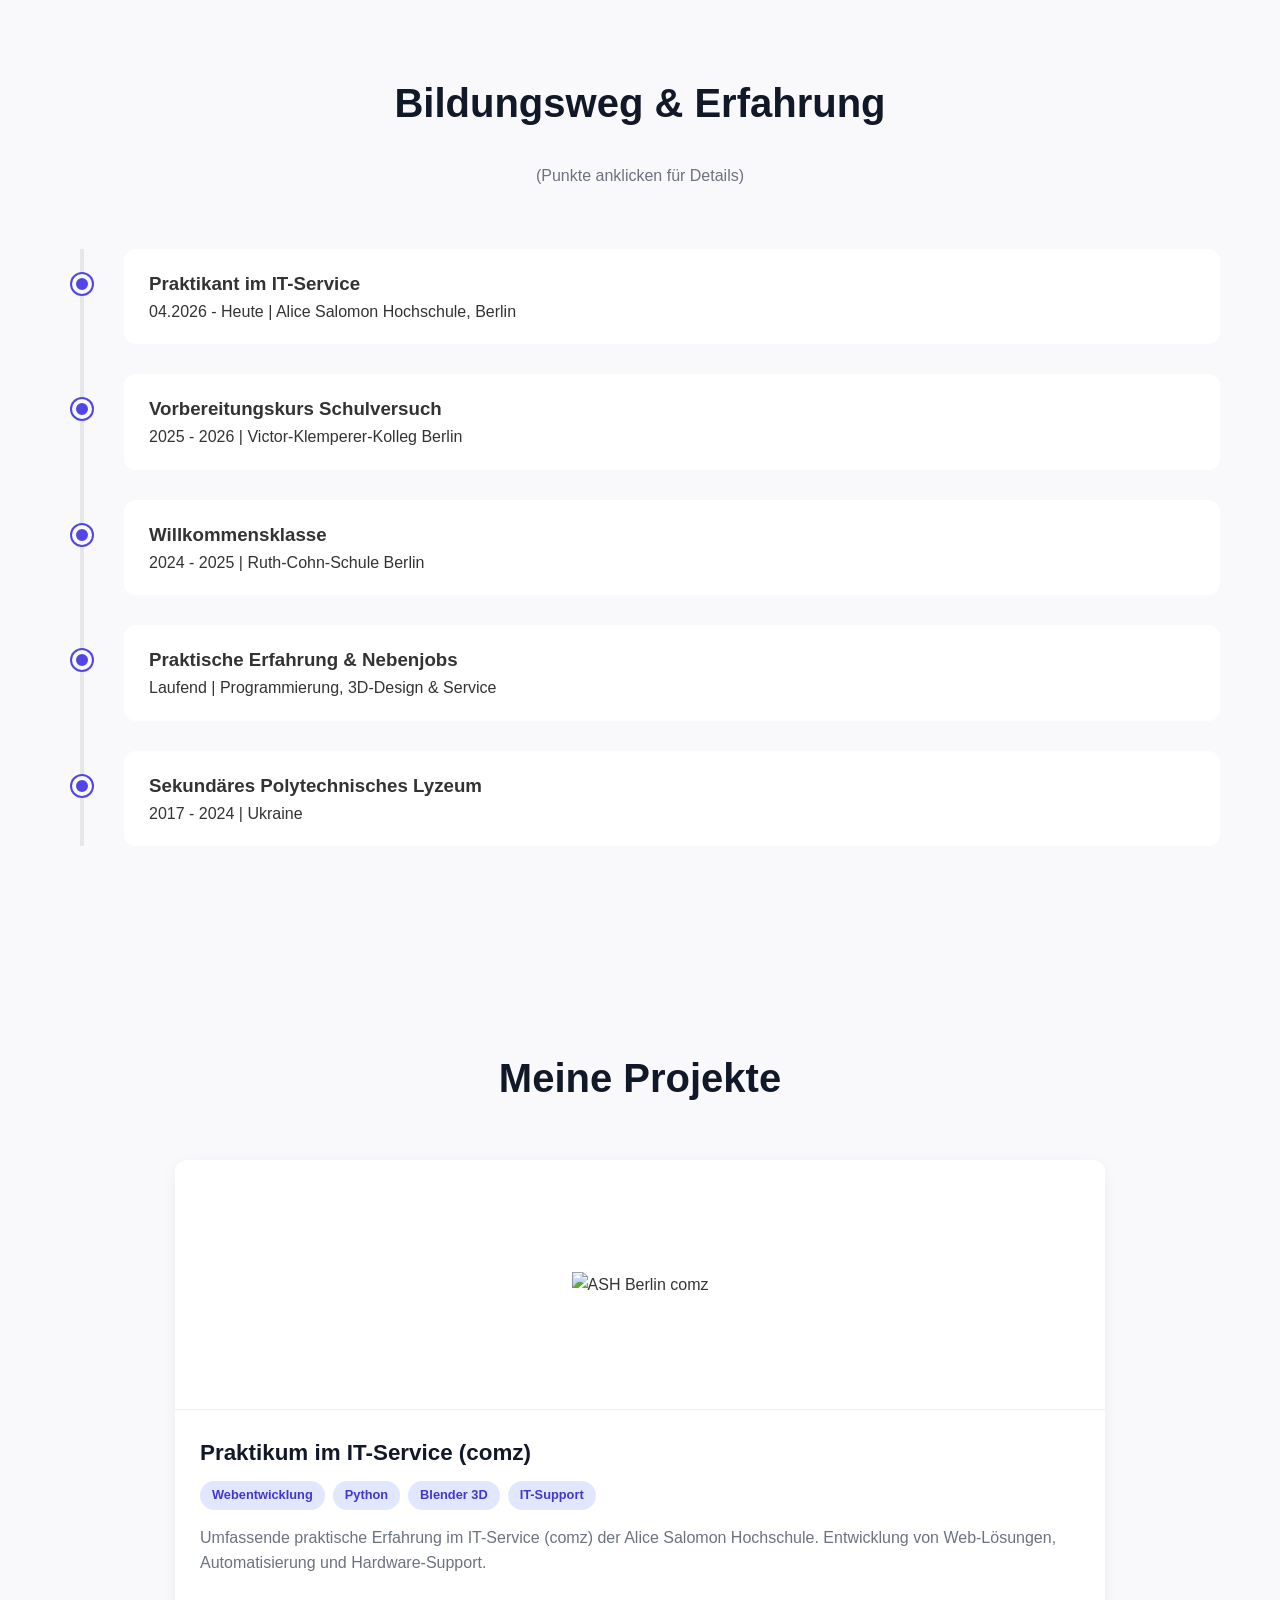
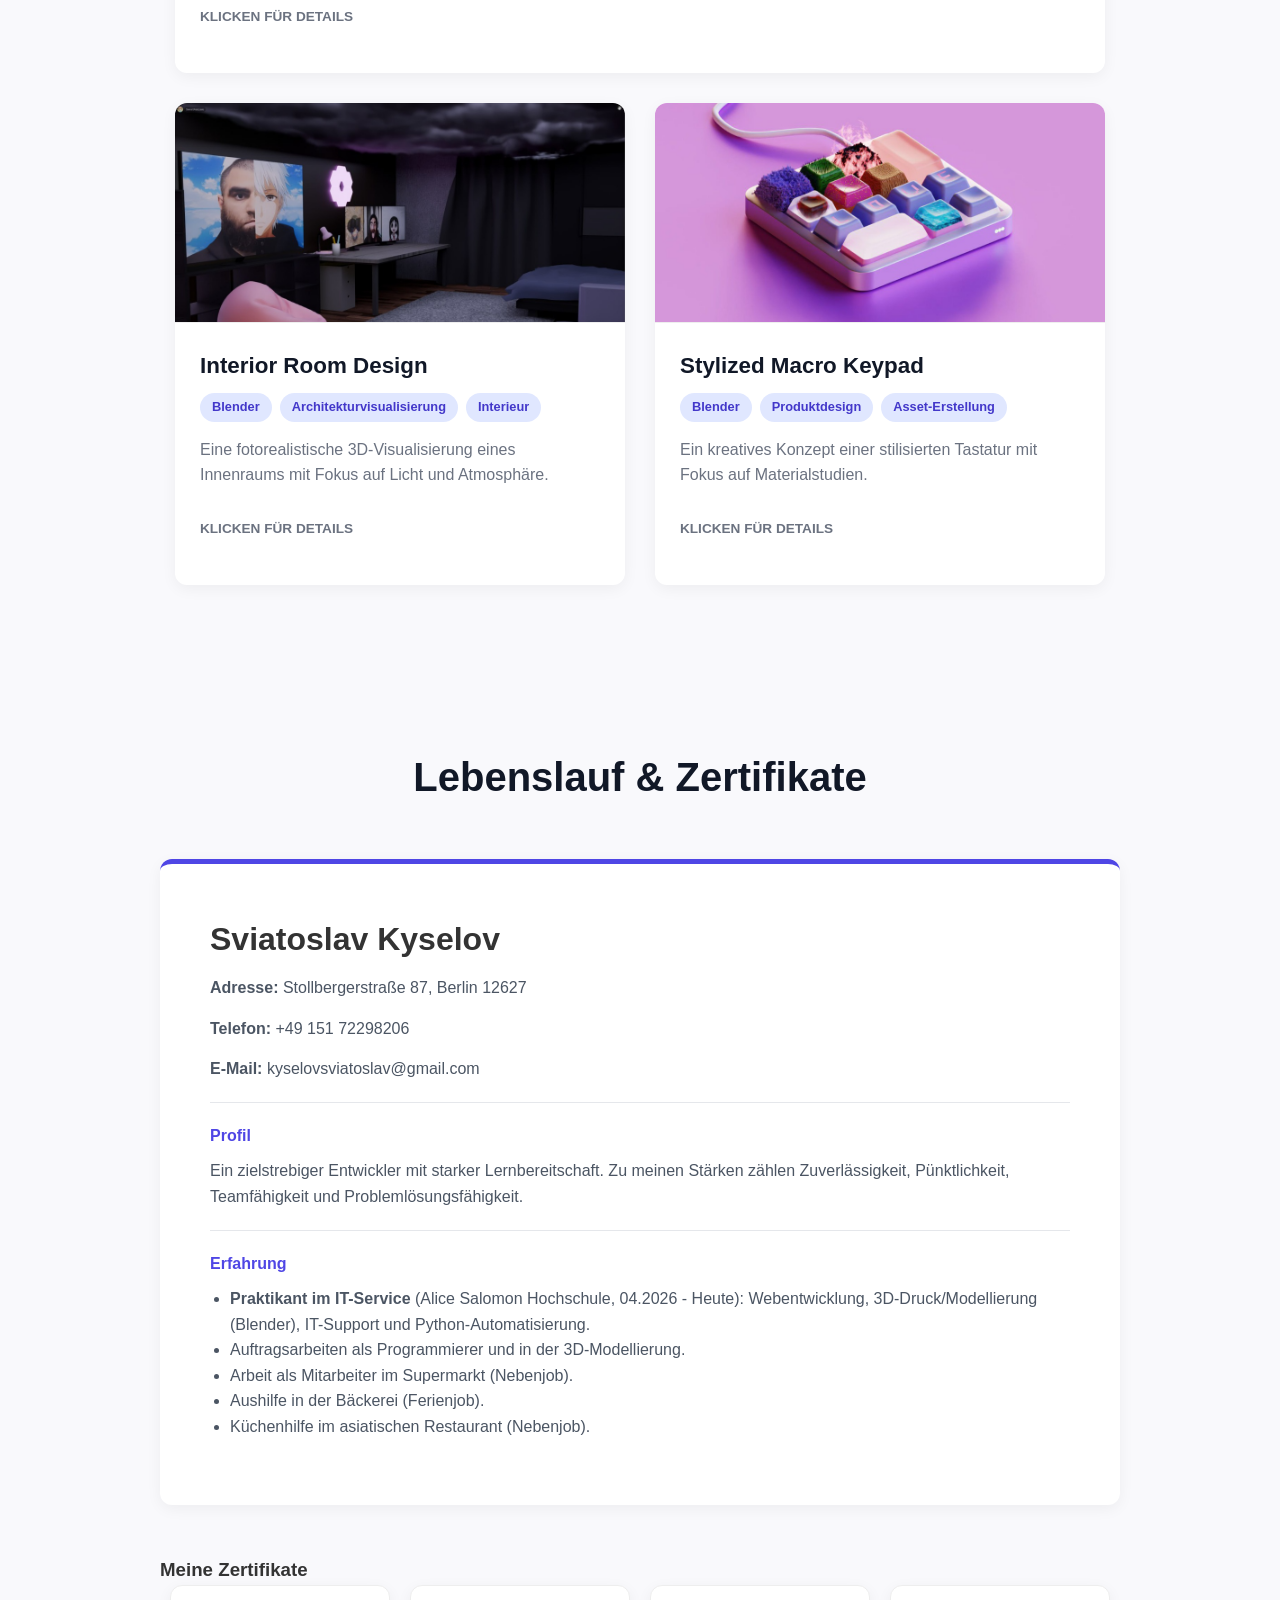
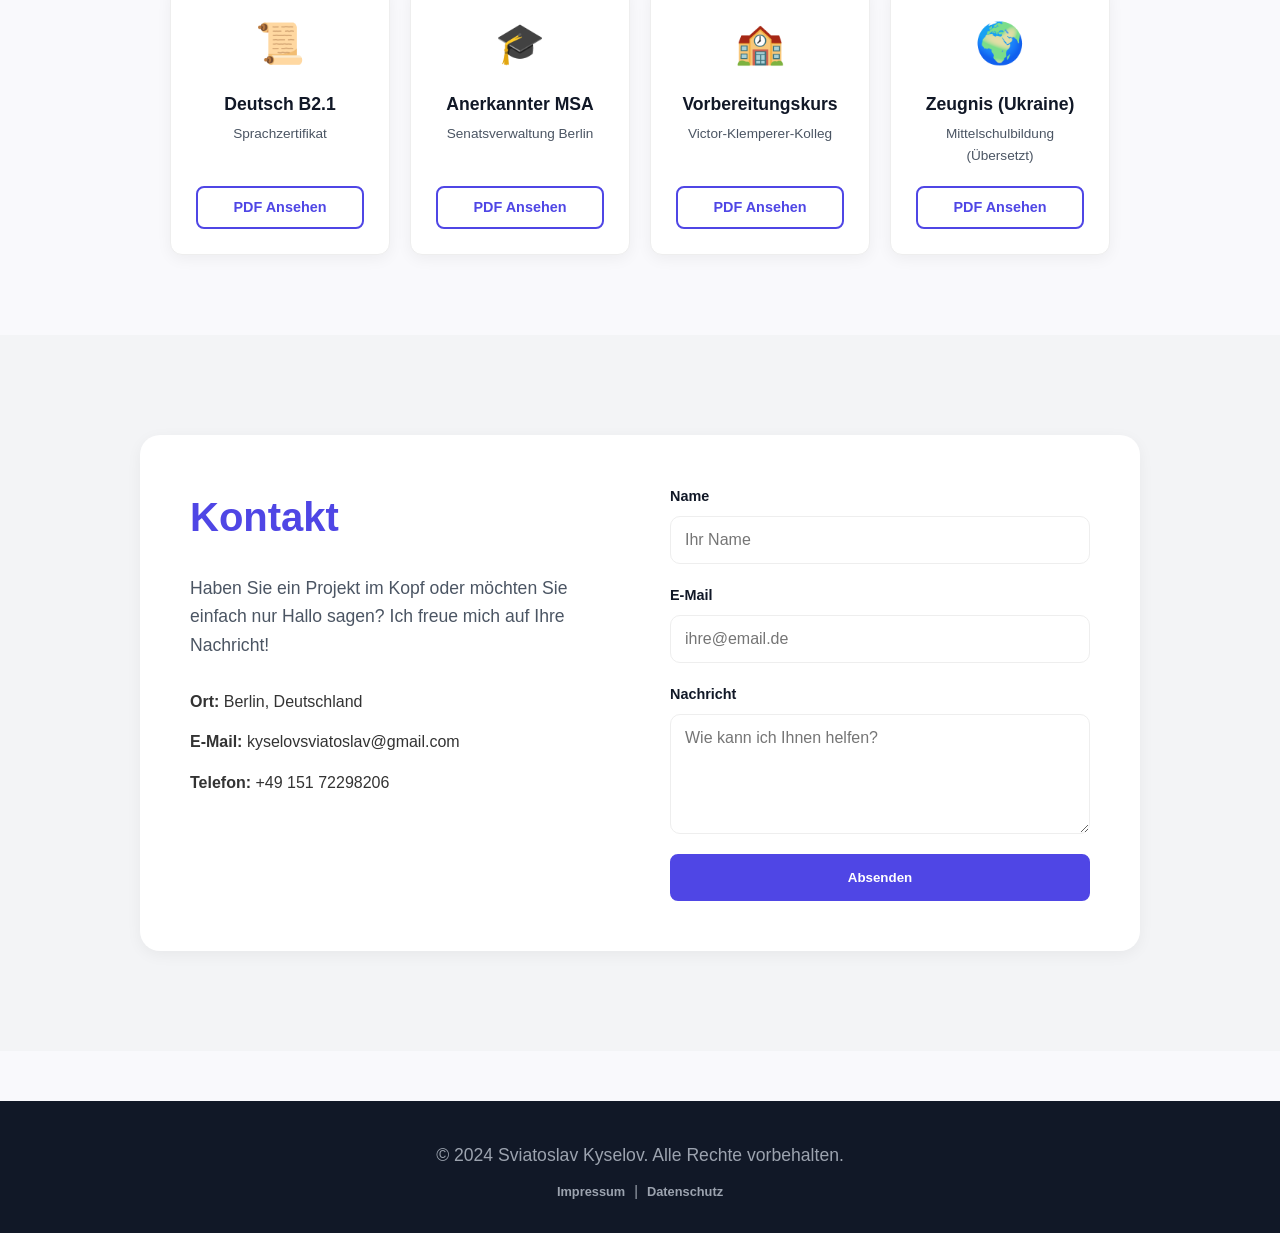
==== commit faaccbe1: "alle in Ordnung" ====
--- a/index.html
+++ b/index.html
@@ -4,7 +4,7 @@
     <meta charset="UTF-8">
     <meta name="viewport" content="width=device-width, initial-scale=1.0">
     <title>Sviatoslav Kyselov - Portfolio</title>
-    <link rel="stylesheet" href="styles.css">
+    <link rel="stylesheet" href="css/styles.css">
 </head>
 <body>
     <header>
@@ -50,7 +50,7 @@
         <p data-i18n="hero-desc">Ein vielseitiger Entwickler und 3D-Künstler mit Fokus auf IT-Lösungen und kreative Gestaltung.</p>
         <div class="hero-buttons">
             <a href="#projects" class="btn" data-i18n="btn-proj">Projekte ansehen</a>
-            <a href="Sviatoslav_Kyselov_Lebenslauf.pdf" class="btn btn-outline" target="_blank" data-i18n="btn-pdf">PDF Herunterladen</a>
+            <a href="docs/Sviatoslav_Kyselov_Lebenslauf.pdf" class="btn btn-outline" target="_blank" data-i18n="btn-pdf">PDF Herunterladen</a>
         </div>
     </section>
         <section id="skills" class="skills-section">
@@ -199,7 +199,7 @@
             <h2 data-i18n="proj-title">Meine Projekte</h2>
                 <div class="project-card-simple interactive-card wide-card">
                     <div class="logo-wrapper">
-                        <img src="Logo_ASH_Berlin_RGB_2016.svg" alt="ASH Berlin comz" class="project-logo">
+                        <img src="img/Logo_ASH_Berlin_RGB_2016.svg" alt="ASH Berlin comz" class="project-logo">
                     </div>
                     <div class="project-content">
                         <h3>Praktikum im IT-Service (comz)</h3>
@@ -229,9 +229,9 @@
                                 <p data-i18n="proj-3-showcase-desc">Entwicklung und Modellierung von passgenauen USB-Port-Abdeckungen zum Schutz der Hochschul-Hardware vor Staub und physischen Beschädigungen. Die Modelle wurden in Blender entworfen und für den präzisen 3D-Druck optimiert.</p>
                                 
                                 <div class="showcase-gallery">
-                                    <img src="usb-cover-1.jpg" alt="3D Modell USB Abdeckung 1">
-                                    <img src="usb-cover-2.jpg" alt="3D Modell USB Abdeckung 2">
-                                    <img src="usb-cover-3.jpg" alt="3D Modell USB Abdeckung 3">
+                                    <img src="img/usb-cover-1.jpg" alt="3D Modell USB Abdeckung 1">
+                                    <img src="img/usb-cover-2.jpg" alt="3D Modell USB Abdeckung 2">
+                                    <img src="img/usb-cover-3.jpg" alt="3D Modell USB Abdeckung 3">
                                 </div>
                             </div>
                             
@@ -241,7 +241,7 @@
             <div class="projects-grid">
                 
                 <div class="project-card-simple interactive-card">
-                    <img src="Unbenannt.jpg" alt="Interior Room Design" class="project-image">
+                    <img src="img/interior-room.jpg" alt="Interior Room Design" class="project-image">
                     <div class="project-content">
                         <h3>Interior Room Design</h3>
                         <div class="project-tags">
@@ -268,7 +268,7 @@
                 </div>
 
                 <div class="project-card-simple interactive-card">
-                    <img src="Unbenannt-1.jpg" alt="Stylized Macro Keypad" class="project-image">
+                    <img src="img/macro-keypad.jpg" alt="Stylized Macro Keypad" class="project-image">
                     <div class="project-content">
                         <h3>Stylized Macro Keypad</h3>
                         <div class="project-tags">
@@ -325,28 +325,28 @@
                         <div class="icon">📜</div>
                         <h4 data-i18n="cert-1-title">Deutsch B2.1</h4>
                         <p data-i18n="cert-1-desc">Sprachzertifikat</p>
-                        <a href="zertifikat-deutsch-b2.pdf" target="_blank" class="btn btn-outline btn-small" data-i18n="btn-pdf-view">PDF Ansehen</a>
+                        <a href="docs/zertifikat-deutsch-b2.pdf" target="_blank" class="btn btn-outline btn-small" data-i18n="btn-pdf-view">PDF Ansehen</a>
                     </div>
 
                     <div class="cert-card-real">
                         <div class="icon">🎓</div>
                         <h4 data-i18n="cert-2-title">Anerkannter MSA</h4>
                         <p data-i18n="cert-2-desc">Senatsverwaltung Berlin</p>
-                        <a href="anerkannter-msa.pdf" target="_blank" class="btn btn-outline btn-small" data-i18n="btn-pdf-view">PDF Ansehen</a>
+                        <a href="docs/anerkannter-msa.pdf" target="_blank" class="btn btn-outline btn-small" data-i18n="btn-pdf-view">PDF Ansehen</a>
                     </div>
 
                     <div class="cert-card-real">
                         <div class="icon">🏫</div>
                         <h4 data-i18n="cert-3-title">Vorbereitungskurs</h4>
                         <p data-i18n="cert-3-desc">Victor-Klemperer-Kolleg</p>
-                        <a href="vkk-bescheinigung.pdf" target="_blank" class="btn btn-outline btn-small" data-i18n="btn-pdf-view">PDF Ansehen</a>
+                        <a href="DOCS/vkk-bescheinigung.pdf" target="_blank" class="btn btn-outline btn-small" data-i18n="btn-pdf-view">PDF Ansehen</a>
                     </div>
 
                     <div class="cert-card-real">
                         <div class="icon">🌍</div>
                         <h4 data-i18n="cert-4-title">Zeugnis (Ukraine)</h4>
                         <p data-i18n="cert-4-desc">Mittelschulbildung (Übersetzt)</p>
-                        <a href="zeugnis-ukraine.pdf" target="_blank" class="btn btn-outline btn-small" data-i18n="btn-pdf-view">PDF Ansehen</a>
+                        <a href="docs/zeugnis-ukraine.pdf" target="_blank" class="btn btn-outline btn-small" data-i18n="btn-pdf-view">PDF Ansehen</a>
                     </div>
 
                 </div>
@@ -395,7 +395,7 @@
         </div>
     </footer>
 
-    <script src="script.js"></script>
+    <script src="js/script.js"></script>
     <button id="back-to-top" class="back-to-top"></button>
 </body>
 </html>
--- a/css/styles.css
+++ b/css/styles.css
@@ -0,0 +1,1273 @@
+/* =========================================
+   1. БАЗОВЫЕ НАСТРОЙКИ
+   ========================================= */
+   /* --- Кастомный скроллбар --- */
+/* Ширина всего скроллбара */
+::-webkit-scrollbar {
+    width: 10px;
+}
+
+/* Фон дорожки, по которой едет ползунок */
+::-webkit-scrollbar-track {
+    background: var(--bg-main);
+}
+
+/* Сам ползунок */
+::-webkit-scrollbar-thumb {
+    /* Создаем объем с помощью нескольких слоев градиента */
+    background-image: 
+        /* 1. Верхний яркий блик (как стекло) */
+        linear-gradient(to bottom, rgba(255, 255, 255, 0.7) 0%, rgba(255, 255, 255, 0) 15px),
+        /* 2. Боковой объем (свет слева, тень справа) */
+        linear-gradient(to right, rgba(255, 255, 255, 0.3) 0%, rgba(255, 255, 255, 0) 20%, rgba(0, 0, 0, 0) 80%, rgba(0, 0, 0, 0.2) 100%),
+        /* 3. Основной глубокий цвет (от синего к темно-синему) */
+        linear-gradient(to bottom, #6366f1, #3730a3);
+        
+    border-radius: 20px; /* Округляем до состояния капсулы */
+    border: 2px solid var(--bg-main); /* Прозрачная "рамка", чтобы ползунок не прилипал к краям */
+    
+    /* Внутреннее свечение для еще большего объема */
+    box-shadow: inset 0 2px 4px rgba(255, 255, 255, 0.4); 
+}
+
+/* Ползунок при наведении */
+::-webkit-scrollbar-thumb:hover {
+    background-image: 
+        linear-gradient(to bottom, rgba(255, 255, 255, 0.9) 0%, rgba(255, 255, 255, 0) 20px),
+        linear-gradient(to right, rgba(255, 255, 255, 0.4) 0%, rgba(255, 255, 255, 0) 20%, rgba(0, 0, 0, 0) 80%, rgba(0, 0, 0, 0.3) 100%),
+        linear-gradient(to bottom, #4f46e5, #312e81);
+}
+
+/* Для Firefox (у него более простая настройка) */
+* {
+    scrollbar-width: thin;
+    scrollbar-color: #4f46e5 var(--bg-main);
+}
+/* --- Цветовые переменные для светлой и темной темы --- */
+:root {
+    --bg-main: #f9f9fc;
+    --bg-secondary: #f3f4f6; /* Добавили фон для секции контактов */
+    --text-main: #333333;
+    --text-heading: #111827;
+    --text-muted: #4b5563; /* Добавили приглушенный текст */
+    --bg-header: rgba(255, 255, 255, 0.7);
+    --bg-card: #ffffff;
+    --bg-card-inner: #fdfdfd; /* Добавили фон для раскрытых проектов */
+    --border-color: #eeeeee;
+    --shadow-color: rgba(0, 0, 0, 0.05);
+    --bg-footer: #111827;
+    --input-bg: #ffffff; /* Добавили фон полей ввода */
+    --tag-bg: #e0e7ff;
+    --tag-text: #4338ca;
+}
+
+[data-theme="dark"] {
+    --bg-main: #121212;
+    --bg-secondary: #1a1a1a; 
+    --text-main: #d1d5db; 
+    --text-heading: #ffffff;
+    --text-muted: #9ca3af; 
+    --bg-header: rgba(18, 18, 18, 0.8);
+    --bg-card: #1e1e1e;
+    --bg-card-inner: #252525;
+    --border-color: #374151;
+    --shadow-color: rgba(0, 0, 0, 0.5);
+    --bg-footer: #000000;
+    --input-bg: #2a2a2a; 
+    --tag-bg: rgba(79, 70, 229, 0.15); /* Полупрозрачный темно-синий фон */
+    --tag-text: #818cf8; /* Приятный светло-синий цвет текста */
+}
+* {
+    margin: 0;
+    padding: 0;
+    box-sizing: border-box;
+}
+
+body {
+    font-family: 'Segoe UI', Tahoma, Geneva, Verdana, sans-serif;
+    line-height: 1.6;
+    color: var(--text-main);
+    background-color: var(--bg-main);
+    scroll-behavior: smooth; /* Плавная прокрутка страницы */
+    transition: background-color 0.3s ease, color 0.3s ease;
+}
+
+/* =========================================
+   2. НАВИГАЦИЯ (ШАПКА)
+   ========================================= */
+header {
+    background-color: var(--bg-header); /* Полупрозрачный белый */
+    backdrop-filter: blur(10px); /* Эффект матового стекла */
+    -webkit-backdrop-filter: blur(10px);
+    box-shadow: 0 2px 15px rgba(0, 0, 0, 0.05);
+    position: sticky;
+    top: 0;
+    z-index: 100;
+    border-bottom: 1px solid var(--border-color);
+}
+
+nav {
+    display: grid;
+    grid-template-columns: 1fr auto 1fr; /* Левая часть - 1 доля, Центр - по размеру контента, Правая часть - 1 доля */
+    align-items: center;
+    padding: 20px 50px;
+    max-width: 1200px;
+    margin: 0 auto;
+}
+
+.logo {
+    justify-self: start; /* Строго прижимаем к левому краю */
+    font-size: 1.5rem;
+    font-weight: 700;
+    text-decoration: none;
+    color: var(--text-heading);
+    white-space: nowrap;
+}
+
+.nav-links {
+    justify-self: center; /* Строго по центру экрана */
+    display: flex;
+    gap: 30px;
+    list-style: none;
+}
+
+.nav-links a {
+    text-decoration: none;
+    color: #555;
+    font-weight: 500;
+    transition: color 0.3s ease;
+}
+
+.nav-links a:hover {
+    color: #4f46e5;
+}
+.nav-controls {
+    justify-self: end; /* Строго прижимаем к правому краю */
+    display: flex;
+    align-items: center;
+}   
+
+/* =========================================
+   3. ГЛАВНЫЙ ЭКРАН (HERO)
+   ========================================= */
+.hero {
+    text-align: center;
+    padding: 120px 20px;
+    max-width: 800px;
+    margin: 0 auto;
+}
+
+.hero h1 {
+    font-size: 3.5rem;
+    margin-bottom: 20px;
+    color: var(--text-heading);
+}
+
+/* Делаем так, чтобы каждая часть заголовка была на своей строке */
+.hero h1 span {
+    display: block; 
+}
+
+/* Настройки для имени и фамилии */
+.hero h1 span:last-child {
+    color: #4f46e5; /* Синий акцент */
+    white-space: nowrap; /* Запрещаем переносить фамилию на новую строку */
+    margin-top: 10px; /* Небольшой отступ между "Hallo" и именем */
+}
+
+.hero p {
+    font-size: 1.2rem;
+    color: #6b7280;
+    margin-bottom: 40px;
+}
+
+/* Кнопки */
+.hero-buttons {
+    display: flex;
+    justify-content: center;
+    gap: 20px;
+    flex-wrap: wrap;
+}
+
+.btn {
+    display: inline-block;
+    padding: 14px 28px;
+    background-color: #4f46e5;
+    color: #ffffff;
+    text-decoration: none;
+    border-radius: 8px;
+    font-weight: bold;
+    transition: all 0.3s ease;
+    border: 2px solid #4f46e5;
+}
+
+.btn:hover {
+    background-color: #4338ca;
+    border-color: #4338ca;
+    transform: translateY(-2px);
+    box-shadow: 0 4px 12px rgba(79, 70, 229, 0.3);
+}
+
+.btn-outline {
+    background-color: transparent;
+    color: #4f46e5;
+}
+
+.btn-outline:hover {
+    background-color: rgba(79, 70, 229, 0.1);
+    color: #4338ca;
+}
+[data-theme="dark"] .btn:hover {
+    box-shadow: 0 0 20px rgba(79, 70, 229, 0.4); /* Мягкое неоновое свечение */
+}
+
+/* =========================================
+   4. ЗАГОЛОВКИ СЕКЦИЙ
+   ========================================= */
+.skills-section, .education-section, .projects-section {
+    padding: 80px 20px;
+    max-width: 1200px;
+    margin: 0 auto;
+}
+
+section h2 {
+    text-align: center;
+    font-size: 2.5rem;
+    margin-bottom: 50px;
+    color: var(--text-heading);
+}
+/* Вспомогательный класс для подзаголовков */
+.subtitle {
+    font-size: 1rem;
+    color: #6b7280;
+    font-weight: 400;
+}
+
+/* =========================================
+   5. НАВЫКИ (3D FLIP КАРТОЧКИ)
+   ========================================= */
+.skills-grid {
+    display: grid;
+    grid-template-columns: repeat(auto-fit, minmax(280px, 1fr));
+    gap: 25px;
+    padding: 10px;
+}
+
+/* Контейнер карточки дает 3D перспективу */
+.skill-card {
+    background-color: transparent;
+    perspective: 1000px;
+    height: 260px; /* Фиксированная высота, чтобы карточка не прыгала при перевороте */
+    cursor: pointer;
+}
+
+/* Внутренний вращающийся блок */
+.skill-card-inner {
+    position: relative;
+    width: 100%;
+    height: 100%;
+    text-align: center;
+    transition: transform 0.6s cubic-bezier(0.4, 0.2, 0.2, 1);
+    transform-style: preserve-3d;
+}
+
+/* Класс, который добавляет JS при клике */
+.skill-card.flipped .skill-card-inner {
+    transform: rotateY(180deg);
+}
+
+.skill-card-front, .skill-card-back {
+    position: absolute;
+    width: 100%;
+    height: 100%;
+    backface-visibility: hidden; /* Прячет "спину" при перевороте */
+    border-radius: 15px;
+    padding: 30px 20px;
+    display: flex;
+    flex-direction: column;
+    justify-content: center;
+    align-items: center;
+    box-shadow: 0 10px 30px rgba(0,0,0,0.05);
+}
+
+/* Лицевая сторона */
+.skill-card-front {
+    background-color: var(--bg-card);
+    border-color: var(--border-color);
+    color: var(--text-heading);
+}
+
+.skill-card-front .icon {
+    font-size: 3rem;
+    margin-bottom: 15px;
+}
+
+/* Обратная сторона */
+.skill-card-back {
+    background-color: #4f46e5; /* Синий цвет */
+    color: #ffffff;
+    transform: rotateY(180deg);
+    border: 1px solid #4f46e5;
+}
+
+.skill-card-back h3 {
+    margin-bottom: 15px;
+    color: #ffffff;
+    font-size: 1.3rem;
+}
+
+.skill-card-back p {
+    color: #e0e7ff;
+    font-size: 0.95rem;
+    line-height: 1.5;
+}
+
+/* Эффект при наведении (легкий подъем) */
+.skill-card:hover .skill-card-inner {
+    box-shadow: 0 20px 40px rgba(79, 70, 229, 0.15);
+}
+
+
+/* =========================================
+   6. ШКАЛА ОБУЧЕНИЯ (ACCORDION / EXPAND)
+   ========================================= */
+.timeline {
+    position: relative;
+    border-left: 4px solid #e5e7eb;
+    margin: 40px auto;
+    padding-left: 40px;
+    margin-left: 20px;
+    transition: all 0.4s ease;
+}
+
+.timeline-item {
+    position: relative;
+    margin-bottom: 30px;
+    background-color: var(--bg-card);
+    padding: 20px 25px;
+    border-radius: 12px;
+    border-color: var(--border-color);
+    border-color: var(--border-color);
+    transition: all 0.5s cubic-bezier(0.4, 0, 0.2, 1); /* Плавное раздвигание */
+}
+
+/* Интерактивная точка */
+.timeline-item .dot {
+    position: absolute;
+    left: -52px;
+    top: 25px;
+    width: 20px;
+    height: 20px;
+    background-color: #4f46e5;
+    border: 4px solid #f9f9fc;
+    border-radius: 50%;
+    box-shadow: 0 0 0 2px #4f46e5;
+    cursor: pointer;
+    transition: all 0.3s ease;
+}
+
+.timeline-item .dot:hover {
+    transform: scale(1.5);
+    background-color: #4338ca;
+}
+
+/* Скрытый текст с деталями */
+.timeline-details {
+    max-height: 0;
+    overflow: hidden;
+    opacity: 0;
+    transition: max-height 0.5s ease, opacity 0.5s ease, margin-top 0.5s ease;
+    color: #4b5563;
+    line-height: 1.6;
+}
+
+/* --- СОСТОЯНИЕ: КОГДА ЭЛЕМЕНТ ОТКРЫТ (EXPANDED) --- */
+.timeline-item.expanded {
+    margin-top: 50px; /* Раздвигает соседей вверх */
+    margin-bottom: 50px; /* Раздвигает соседей вниз */
+    border-color: #4f46e5;
+    box-shadow: 0 15px 35px rgba(79, 70, 229, 0.15);
+    transform: scale(1.02); /* Слегка увеличивается */
+}
+
+.timeline-item.expanded .dot {
+    background-color: #10b981; /* Точка становится зеленой при открытии */
+    box-shadow: 0 0 0 4px rgba(16, 185, 129, 0.2);
+    transform: scale(1.3);
+}
+
+.timeline-item.expanded .timeline-details {
+    max-height: 300px; /* Раскрываем текст */
+    opacity: 1;
+    margin-top: 15px;
+    padding-top: 15px;
+    border-top: 1px dashed #e5e7eb; /* Разделительная линия */
+}
+
+/* Затемняем остальные элементы, если один открыт */
+.timeline.has-expanded .timeline-item:not(.expanded) {
+    opacity: 0.4;
+    transform: scale(0.98);
+}
+
+/* =========================================
+   7. ПРОЕКТЫ
+   ========================================= */
+.project-grid {
+    display: grid;
+    grid-template-columns: repeat(auto-fit, minmax(300px, 1fr));
+    gap: 30px;
+}
+
+.project-card-simple {
+    background-color: var(--bg-card);
+    border-radius: 12px;
+    box-shadow: 0 4px 15px var(--shadow-color);
+    border-color: var(--border-color);
+    transition: all 0.3s ease;
+    overflow: hidden; /* Обрезает картинку по скругленным углам карточки */
+    display: flex;
+    flex-direction: column;
+}
+
+.project-card-simple:hover {
+    transform: translateY(-10px);
+    box-shadow: 0 12px 20px rgba(0,0,0,0.1);
+    border-color: #4f46e5;
+}
+
+/* Стили для изображений проектов */
+.project-image {
+    width: 100%;
+    height: 220px;
+    object-fit: cover;
+    transition: transform 0.5s cubic-bezier(0.4, 0, 0.2, 1); /* Плавное движение */
+    border-bottom: 1px solid var(--border-color);
+}
+
+/* Обертка для текста внутри карточки */
+.project-content {
+    padding: 25px;
+    display: flex;
+    flex-direction: column;
+    flex-grow: 1;
+}
+
+.project-content h3 {
+    margin-bottom: 10px;
+    color: var(--text-heading);
+    font-size: 1.4rem;
+}
+
+/* Стили для тегов технологий */
+.project-tags {
+    display: flex;
+    gap: 8px;
+    margin-bottom: 15px;
+    flex-wrap: wrap;
+}
+
+.tag {
+    background-color: var(--tag-bg); /* ИСПРАВЛЕНО */
+    color: var(--tag-text);          /* ИСПРАВЛЕНО */
+    padding: 4px 12px;
+    border-radius: 20px;
+    font-size: 0.8rem;
+    font-weight: 600;
+    transition: background-color 0.3s ease, color 0.3s ease; /* Добавлена плавность */
+}
+
+.project-content p {
+    color: #6b7280;
+    margin-bottom: 20px;
+    flex-grow: 1; /* Прижимает кнопку "Details" к низу, если текст разной длины */
+}
+
+.project-content a {
+    color: #4f46e5;
+    text-decoration: none;
+    font-weight: 600;
+    transition: color 0.3s ease;
+}
+
+.project-content a:hover {
+    color: #3730a3;
+}
+/* --- Стили для широкой карточки Практики (comz) --- */
+.interactive-card.wide-card {
+    max-width: 930px; 
+    flex-basis: 100%;  
+    /* Отступы: 0 сверху, auto по бокам (центрирование), 30px снизу (расстояние до других карточек) */
+    margin: 0 auto 30px auto; 
+}
+/* 2. Обертка для логотипа (вместо обычного фото) */
+.logo-wrapper {
+    height: 250px;
+    width: 100%;
+    background-color: #ffffff; /* Белый фон обязателен, чтобы логотип с черным текстом не "пропал" в темной теме */
+    display: flex;
+    align-items: center;
+    justify-content: center;
+    border-bottom: 1px solid var(--border-color); /* Линия отделения от текста, как в других карточках  */
+    padding: 20px;
+}
+
+/* 3. Настройка самого SVG логотипа */
+.project-logo {
+    max-width: 80%;      /* Чтобы логотип не упирался в края */
+    max-height: 160px;   /* Ограничиваем высоту для аккуратности */
+    object-fit: contain; /* Сохраняет пропорции логотипа без искажений */
+    transition: transform 0.4s ease; /* Плавный эффект при наведении  */
+}
+
+/* Эффект увеличения логотипа при наведении на всю карточку */
+.interactive-card.wide-card:hover .project-logo {
+    transform: scale(1.05);
+}
+
+/* 4. Адаптивность для мобильных телефонов */
+@media (max-width: 768px) {
+    .logo-wrapper {
+        height: 180px; /* Уменьшаем высоту блока на смартфонах */
+    }
+    
+    .project-logo {
+        max-width: 90%;
+        max-height: 120px;
+    }
+}/* --- Стили для мини-галереи внутри проектов --- */
+.project-showcase {
+    margin-top: 25px;
+    padding: 20px;
+    background-color: var(--bg-main); /* Легкое выделение на фоне карточки */
+    border-radius: 10px;
+    border: 1px solid var(--border-color);
+}
+
+.project-showcase h5 {
+    color: #4f46e5;
+    margin-bottom: 10px;
+    font-size: 1.1rem;
+}
+
+.project-showcase p {
+    font-size: 0.95rem;
+    margin-bottom: 20px;
+    color: var(--text-muted);
+    line-height: 1.5;
+}
+
+.showcase-gallery {
+    display: flex;
+    gap: 15px;
+    justify-content: center;
+    flex-wrap: wrap; /* Чтобы на телефонах фото переносились на новую строку */
+}
+
+.showcase-gallery img {
+    width: calc(33.333% - 10px); /* Три фото в один ряд */
+    min-width: 150px; /* Минимальная ширина для телефонов */
+    border-radius: 8px;
+    object-fit: cover;
+    box-shadow: 0 4px 10px var(--shadow-color);
+    transition: transform 0.3s ease, box-shadow 0.3s ease;
+    cursor: pointer;
+}
+
+.showcase-gallery img:hover {
+    transform: scale(1.05); /* Легкое увеличение при наведении */
+    box-shadow: 0 8px 15px rgba(79, 70, 229, 0.2); /* Синее свечение */
+}
+
+/* Адаптивность для телефонов */
+@media (max-width: 768px) {
+    .showcase-gallery img {
+        width: 100%; /* На телефонах фото будут идти друг под другом */
+    }
+}
+
+
+/* =========================================
+   8. ПОДВАЛ (ФУТЕР)
+   ========================================= */
+footer {
+    background-color: var(--bg-footer);
+    color: #f9fafb;
+    text-align: center;
+    padding: 60px 20px;
+    margin-top: 50px;
+}
+
+footer h2 {
+    margin-bottom: 20px;
+    font-size: 2rem;
+}
+
+footer p {
+    margin-top: 10px;
+    color: #9ca3af;
+    font-size: 1.1rem;
+}
+
+footer a {
+    color: #4f46e5;
+    text-decoration: none;
+    font-weight: bold;
+    transition: color 0.3s ease;
+}
+
+footer a:hover {
+    color: #818cf8;
+}
+
+/* =========================================
+   9. АДАПТИВНОСТЬ (ДЛЯ ТЕЛЕФОНОВ)
+   ========================================= */
+@media (max-width: 768px) {
+    nav {
+        display: flex;
+        flex-direction: column;
+        gap: 15px;
+        padding: 15px;
+    }
+    
+    .nav-links {
+        flex-wrap: wrap;
+        justify-content: center;
+    }
+    
+    .hero h1 {
+        font-size: 2.5rem;
+    }
+    
+    /* Исправляем отступы шкалы на маленьких экранах */
+    .timeline {
+        margin-left: 10px;
+        padding-left: 20px;
+    }
+    
+    .timeline-item .dot {
+        left: -32px;
+    }
+}
+/* =========================================
+   10. ВСТРОЕННОЕ РЕЗЮМЕ И СЕРТИФИКАТЫ
+   ========================================= */
+.cv-section {
+    padding: 80px 20px;
+    max-width: 1000px;
+    margin: 0 auto;
+}
+
+.cv-container {
+    background-color: var(--bg-card);
+    padding: 50px;
+    border-radius: 12px;
+    box-shadow: 0 4px 15px var(--shadow-color);
+    margin-bottom: 50px;
+    border-top: 5px solid #4f46e5;
+}
+
+.cv-container h3 { font-size: 2rem; margin-bottom: 10px; }
+.cv-container h4 { margin: 20px 0 10px 0; color: #4f46e5; }
+.cv-container p, .cv-container ul { margin-bottom: 15px; color: #4b5563; }
+.cv-container ul { padding-left: 20px; }
+.cv-container hr { border: 0; height: 1px; background: #e5e7eb; margin: 20px 0; }
+
+.cert-grid {
+    display: flex;
+    gap: 20px;
+    flex-wrap: wrap;
+    justify-content: center;
+}
+
+/* Стили для реальных карточек сертификатов */
+.cert-card-real {
+    background-color: var(--bg-card);
+    border: 1px solid var(--border-color);
+    border-radius: 12px;
+    padding: 25px;
+    width: 220px;
+    text-align: center;
+    box-shadow: 0 4px 15px var(--shadow-color);
+    transition: transform 0.3s ease, box-shadow 0.3s ease, border-color 0.3s ease;
+    display: flex;
+    flex-direction: column;
+    align-items: center;
+    justify-content: space-between;
+}
+
+.cert-card-real:hover {
+    transform: translateY(-5px);
+    box-shadow: 0 10px 20px var(--shadow-color);
+    border-color: #4f46e5;
+}
+
+.cert-card-real .icon {
+    font-size: 2.5rem;
+    margin-bottom: 15px;
+}
+
+.cert-card-real h4 {
+    color: var(--text-heading);
+    margin-bottom: 5px;
+    font-size: 1.1rem;
+}
+
+.cert-card-real p {
+    color: var(--text-muted);
+    font-size: 0.85rem;
+    margin-bottom: 20px;
+    flex-grow: 1; /* Чтобы кнопки всегда были на одном уровне снизу */
+}
+
+/* Компактная кнопка для карточек */
+.btn-small {
+    padding: 8px 16px;
+    font-size: 0.9rem;
+    width: 100%;
+}
+
+/* =========================================
+   11. ИНТЕРАКТИВНОСТЬ (КУРСОР)
+   ========================================= */
+.interactive { cursor: pointer; }
+.interactive-dot .dot { cursor: pointer; }
+
+/* =========================================
+   12. МОДАЛЬНОЕ ОКНО (POPUP)
+   ========================================= */
+.modal {
+    display: none; /* Скрыто по умолчанию */
+    position: fixed;
+    z-index: 1000;
+    left: 0;
+    top: 0;
+    width: 100%;
+    height: 100%;
+    background-color: rgba(0,0,0,0.6); /* Темный фон */
+    backdrop-filter: blur(4px); /* Размытие фона за окном */
+    align-items: center;
+    justify-content: center;
+    opacity: 0;
+    transition: opacity 0.3s ease;
+}
+
+.modal.show {
+    display: flex;
+    opacity: 1;
+}
+
+.modal-content {
+    background-color: #fff;
+    padding: 40px;
+    border-radius: 15px;
+    max-width: 600px;
+    width: 90%;
+    position: relative;
+    transform: translateY(-50px);
+    transition: transform 0.3s ease;
+    box-shadow: 0 25px 50px rgba(0,0,0,0.25);
+}
+
+.modal.show .modal-content {
+    transform: translateY(0); /* Плавное выплывание */
+}
+
+.close-btn {
+    position: absolute;
+    top: 15px;
+    right: 20px;
+    font-size: 28px;
+    font-weight: bold;
+    color: #9ca3af;
+    cursor: pointer;
+    transition: color 0.2s ease;
+}
+
+.close-btn:hover { color: #111827; }
+
+#modal-title {
+    color: #4f46e5;
+    margin-bottom: 15px;
+    font-size: 1.8rem;
+}
+
+#modal-text {
+    color: #4b5563;
+    line-height: 1.7;
+    font-size: 1.1rem;
+}
+/* Сетка для карточек в один ряд */
+.projects-grid {
+    display: flex;
+    gap: 30px;
+    justify-content: center;
+    flex-wrap: wrap;
+    align-items: flex-start; /* Важно: каждая карточка своей высоты */
+}
+
+/* Сама карточка */
+.interactive-card {
+    flex: 1;
+    min-width: 320px;
+    max-width: 450px;
+    cursor: pointer;
+    background: var(--bg-card); /* ИСПРАВЛЕНО: было #fff */
+    border-radius: 12px;
+    transition: transform 0.3s ease, box-shadow 0.3s ease;
+    overflow: hidden;
+    display: flex;
+    flex-direction: column;
+}
+
+.interactive-card:hover .project-image {
+    transform: scale(1.08); /* Картинка увеличивается на 8% */
+}
+
+/* Текст-подсказка */
+.click-hint {
+    font-size: 0.85rem;
+    color: #4f46e5;
+    margin-top: 15px;
+    font-weight: 600;
+    text-transform: uppercase;
+}
+
+/* Скрытый блок с анимацией */
+.project-details-expand {
+    max-height: 0;
+    overflow: hidden;
+    transition: max-height 0.5s cubic-bezier(0.4, 0, 0.2, 1);
+    background: var(--bg-card-inner); /* ИСПРАВЛЕНО: было #f9fafb */
+}
+
+.project-details-expand.open {
+    max-height: 600px; /* Достаточно места для текста */
+}
+
+.expand-inner {
+    padding: 0 25px 25px 25px;
+    font-size: 0.95rem;
+}
+
+.expand-inner hr {
+    border: none;
+    border-top: 1px solid #eee;
+    margin-bottom: 15px;
+}
+
+.expand-inner h4 {
+    color: var(--text-heading); /* ИСПРАВЛЕНО: было #2d3748 */
+    margin-bottom: 10px;
+}
+
+.expand-inner ul {
+    list-style: none;
+    padding: 0;
+}
+
+.expand-inner li {
+    margin-bottom: 8px;
+    position: relative;
+    padding-left: 15px;
+}
+
+.expand-inner li::before {
+    content: "•";
+    color: #4f46e5;
+    position: absolute;
+    left: 0;
+}
+
+/* Кнопка-ссылка */
+.project-link-btn {
+    display: inline-block;
+    margin-top: 15px;
+    padding: 10px 18px;
+    background: #4f46e5;
+    color: #fff;
+    text-decoration: none;
+    border-radius: 6px;
+    font-weight: 500;
+    transition: background 0.3s;
+}
+
+.project-link-btn:hover {
+    background: #3730a3;
+}
+.projects-grid {
+    display: flex;
+    gap: 30px;
+    justify-content: center;
+    flex-wrap: wrap; /* Для мобильных устройств */
+}
+
+.interactive-card {
+    flex: 1;
+    min-width: 320px;
+    max-width: 450px;
+    cursor: pointer;
+    background: var(--bg-card); /* ИСПРАВЛЕНО */
+    border-radius: 12px;
+    transition: transform 0.3s ease, box-shadow 0.3s ease;
+    overflow: hidden;
+    display: flex;
+    flex-direction: column;
+}
+
+.interactive-card:hover {
+    transform: translateY(-5px);
+    box-shadow: 0 10px 25px rgba(0,0,0,0.1);
+}
+
+.click-hint {
+    color: #4f46e5;
+    font-size: 0.85rem;
+    font-weight: bold;
+    margin-top: 10px;
+    text-transform: uppercase;
+}
+
+.project-details-expand {
+    max-height: 0;
+    overflow: hidden;
+    transition: max-height 0.5s cubic-bezier(0.4, 0, 0.2, 1);
+    background: var(--bg-card-inner); /* ИСПРАВЛЕНО */
+}
+
+.project-details-expand.open {
+    max-height: 800px; /* Достаточно места для текста */
+}
+
+.expand-inner {
+    padding: 0 25px 25px 25px;
+}
+
+.project-link-btn {
+    display: inline-block;
+    margin-top: 15px;
+    padding: 10px 20px;
+    background: #4f46e5;
+    color: white !important;
+    text-decoration: none;
+    border-radius: 8px;
+    font-weight: 600;
+}
+/* --- Секция Контактов --- */
+.contact-section {
+    padding: 100px 20px;
+    background-color: var(--bg-secondary); /* ИСПРАВЛЕНО: было #f3f4f6 */
+    transition: background-color 0.3s ease;
+}   
+
+.contact-container {
+    max-width: 1000px;
+    margin: 0 auto;
+    display: grid;
+    grid-template-columns: 1fr 1fr;
+    gap: 60px;
+    background-color: var(--bg-card);
+    padding: 50px;
+    border-radius: 20px;
+    box-shadow: 0 4px 15px var(--shadow-color);
+    
+}
+
+.contact-info h2 {
+    text-align: left;
+    margin-bottom: 25px;
+    color: #4f46e5;
+}
+
+.contact-info p {
+    font-size: 1.1rem;
+    color: var(--text-muted); /* ИСПРАВЛЕНО: было #4b5563 */
+    margin-bottom: 30px;
+}
+
+.contact-details {
+    list-style: none;
+    padding: 0;
+}
+
+.contact-details li {
+    margin-bottom: 15px;
+    font-size: 1rem;
+}
+
+.contact-details a {
+    color: #4f46e5;
+    text-decoration: none;
+    font-weight: 600;
+}
+
+/* --- Стили формы --- */
+.contact-form {
+    display: flex;
+    flex-direction: column;
+    gap: 20px;
+}
+
+.form-group {
+    display: flex;
+    flex-direction: column;
+    gap: 8px;
+}
+
+.form-group label {
+    font-weight: 600;
+    font-size: 0.9rem;
+    color: var(--text-heading); /* ИСПРАВЛЕНО: было #1f2937 */
+}
+
+.form-group input, 
+.form-group textarea {
+    padding: 14px;
+    border: 1px solid var(--border-color); /* ИСПРАВЛЕНО: было #d1d5db */
+    background-color: var(--input-bg); /* ДОБАВЛЕНО */
+    color: var(--text-main); /* ДОБАВЛЕНО */
+    border-radius: 10px;
+    font-size: 1rem;
+    font-family: inherit;
+    transition: all 0.3s ease;
+}
+
+.form-group input:focus, 
+.form-group textarea:focus {
+    outline: none;
+    border-color: #4f46e5;
+    box-shadow: 0 0 0 3px rgba(79, 70, 229, 0.1);
+}
+
+/* --- Маленький футер --- */
+.mini-footer {
+    text-align: center;
+    padding: 30px;
+    background: #111827;
+    color: #9ca3af;
+    font-size: 0.9rem;
+}
+
+/* Адаптация для мобильных */
+@media (max-width: 768px) {
+    .contact-container {
+        grid-template-columns: 1fr;
+        padding: 30px;
+    }
+    .contact-info h2 {
+        text-align: center;
+    }
+}
+
+/* --- Кнопка "Наверх" с Мягкой Базой --- */
+.back-to-top {
+    position: fixed;
+    bottom: 30px;
+    right: 30px;
+    width: 60px; /* Немного крупнее для объема */
+    height: 60px;
+    
+    /* Базовый цвет кнопки - матовый, мягкий */
+    background-color: #4f46e5;
+    border: none;
+    border-radius: 50%; /* Круглая форма для "пузырька" */
+    
+    cursor: pointer;
+    display: flex;
+    align-items: center;
+    justify-content: center;
+    z-index: 1000;
+
+    /* Очень мягкая, глубокая тень под всей кнопкой */
+    box-shadow: 
+        0 10px 25px -5px rgba(79, 70, 229, 0.4),
+        0 8px 10px -6px rgba(0, 0, 0, 0.1);
+    
+    /* Состояние скрыто */
+    opacity: 0;
+    visibility: hidden;
+    transform: translateY(20px) scale(0.8);
+    
+    /* Плавная, "резиновая" анимация */
+    transition: all 0.5s cubic-bezier(0.68, -0.55, 0.27, 1.55);
+    
+    /* Чтобы блики не вылезали за пределы */
+    overflow: hidden; 
+}
+
+/* --- Тот самый 3D "Пузырек-Стрелка" с Бликами --- */
+.back-to-top::after {
+    content: "";
+    width: 32px; /* Размер пузырька */
+    height: 32px;
+    
+    /* Иконка стрелки (SVG) + Сложные градиенты для бликов */
+    background-image: 
+        /* 1. Верхний яркий блик (свет) */
+        radial-gradient(circle at 30% 20%, rgba(255, 255, 255, 0.9) 0%, rgba(255, 255, 255, 0) 25%),
+        /* 2. Нижний мягкий блик (отсвет) */
+        radial-gradient(circle at 70% 80%, rgba(255, 255, 255, 0.4) 0%, rgba(255, 255, 255, 0) 30%),
+        /* 3. Основной глянцевый градиент самого пузырька */
+        linear-gradient(135deg, rgba(255, 255, 255, 0.2) 0%, rgba(255, 255, 255, 0.05) 100%),
+        /* 4. Сама иконка стрелки (белая, встроенный SVG) */
+        url("data:image/svg+xml,%3Csvg xmlns='http://www.w3.org/2000/svg' viewBox='0 0 24 24' fill='none' stroke='white' stroke-width='3' stroke-linecap='round' stroke-linejoin='round'%3E%3Cpath d='M12 19V5M5 12l7-7 7 7'/%3E%3C/svg%3E");
+    
+    background-size: cover, cover, cover, 70%; /* Размеры для каждого слоя */
+    background-position: center, center, center, center center;
+    background-repeat: no-repeat;
+    
+    border-radius: 50%; /* Сам пузырек внутри тоже круглый */
+    
+    /* Внутренняя тень самого пузырька для объема */
+    box-shadow: 
+        inset 0 2px 3px rgba(255, 255, 255, 0.3),
+        inset 0 -2px 5px rgba(0, 0, 0, 0.2),
+        0 4px 8px rgba(0, 0, 0, 0.3);
+
+    transition: all 0.3s ease;
+}
+
+/* --- Появление кнопки --- */
+.back-to-top.show {
+    opacity: 1;
+    visibility: visible;
+    transform: translateY(0) scale(1);
+}
+
+/* --- Эффекты при наведении --- */
+.back-to-top:hover {
+    background-color: #4338ca; /* Чуть темнее фон кнопки */
+    transform: translateY(-5px); /* Кнопка всплывает */
+    box-shadow: 
+        0 15px 30px -5px rgba(79, 70, 229, 0.6),
+        0 10px 15px -6px rgba(0, 0, 0, 0.15);
+}
+
+/* Пузырек внутри при наведении "играет" на свету */
+.back-to-top:hover::after {
+    transform: scale(1.1) rotate(-5deg);
+    box-shadow: 
+        inset 0 3px 5px rgba(255, 255, 255, 0.5),
+        inset 0 -3px 7px rgba(0, 0, 0, 0.2),
+        0 6px 12px rgba(0, 0, 0, 0.4);
+}
+
+/* --- Эффект нажатия --- */
+.back-to-top:active {
+    transform: translateY(-2px) scale(0.95);
+    transition: all 0.1s ease;
+}
+
+.back-to-top:active::after {
+    transform: scale(0.9);
+    box-shadow: inset 0 1px 2px rgba(0, 0, 0, 0.3);
+}
+/* Базовый класс для скрытых элементов */
+.reveal {
+    opacity: 0;
+    transform: translateY(30px);
+    transition: all 0.8s ease-out;
+}
+
+/* Класс, который добавит JS при прокрутке */
+.reveal.active {
+    opacity: 1;
+    transform: translateY(0);
+}
+    /* --- Плавное появление (Scroll Reveal) --- */
+/* Начальное состояние: невидимы и опущены на 50px вниз */
+.skills-section, 
+.education-section, 
+.projects-section,
+.cv-section,
+.contact-section {
+    opacity: 0;
+    transform: translateY(50px);
+    transition: all 0.8s cubic-bezier(0.4, 0, 0.2, 1);
+}
+
+/* Состояние, когда скрипт замечает секцию на экране */
+.skills-section.active, 
+.education-section.active, 
+.projects-section.active,
+.cv-section.active,
+.contact-section.active {
+    opacity: 1;
+    transform: translateY(0);
+}
+/* --- Переключатель языков (Language Toggle) --- */
+.lang-switch {
+    display: flex;
+    align-items: center;
+    gap: 8px;
+    margin-left: 20px;
+}
+
+.lang-label {
+    font-weight: 700;
+    font-size: 0.9rem;
+    color: #9ca3af; /* Серый цвет для неактивного языка */
+    transition: color 0.3s ease;
+}
+
+.lang-label.active {
+    color: #4f46e5; /* Синий для активного языка */
+}
+
+/* Стилизация самой "таблетки" */
+.switch {
+    position: relative;
+    display: inline-block;
+    width: 46px;
+    height: 24px;
+}
+
+.switch input {
+    opacity: 0;
+    width: 0;
+    height: 0;
+}
+
+.slider {
+    position: absolute;
+    cursor: pointer;
+    top: 0; left: 0; right: 0; bottom: 0;
+    background-color: #e5e7eb;
+    transition: 0.4s cubic-bezier(0.4, 0, 0.2, 1);
+    border-radius: 34px;
+    box-shadow: inset 0 2px 4px rgba(0,0,0,0.05);
+}
+
+.slider:before {
+    position: absolute;
+    content: "";
+    height: 18px;
+    width: 18px;
+    left: 3px;
+    bottom: 3px;
+    background-color: white;
+    transition: 0.4s cubic-bezier(0.4, 0, 0.2, 1);
+    border-radius: 50%;
+    box-shadow: 0 2px 5px rgba(0,0,0,0.2);
+}
+
+/* Состояние, когда выбран английский (рычажок вправо) */
+input:checked + .slider {
+    background-color: #4f46e5;
+}
+input:checked + .slider:before {
+    transform: translateX(22px);
+}
+.footer-links {
+    margin-top: 10px;
+}
+.footer-links a {
+    color: #9ca3af;
+    text-decoration: none;
+    font-size: 0.8rem;
+    margin: 0 5px;
+}
+.footer-links a:hover {
+    color: #4f46e5;
+}
